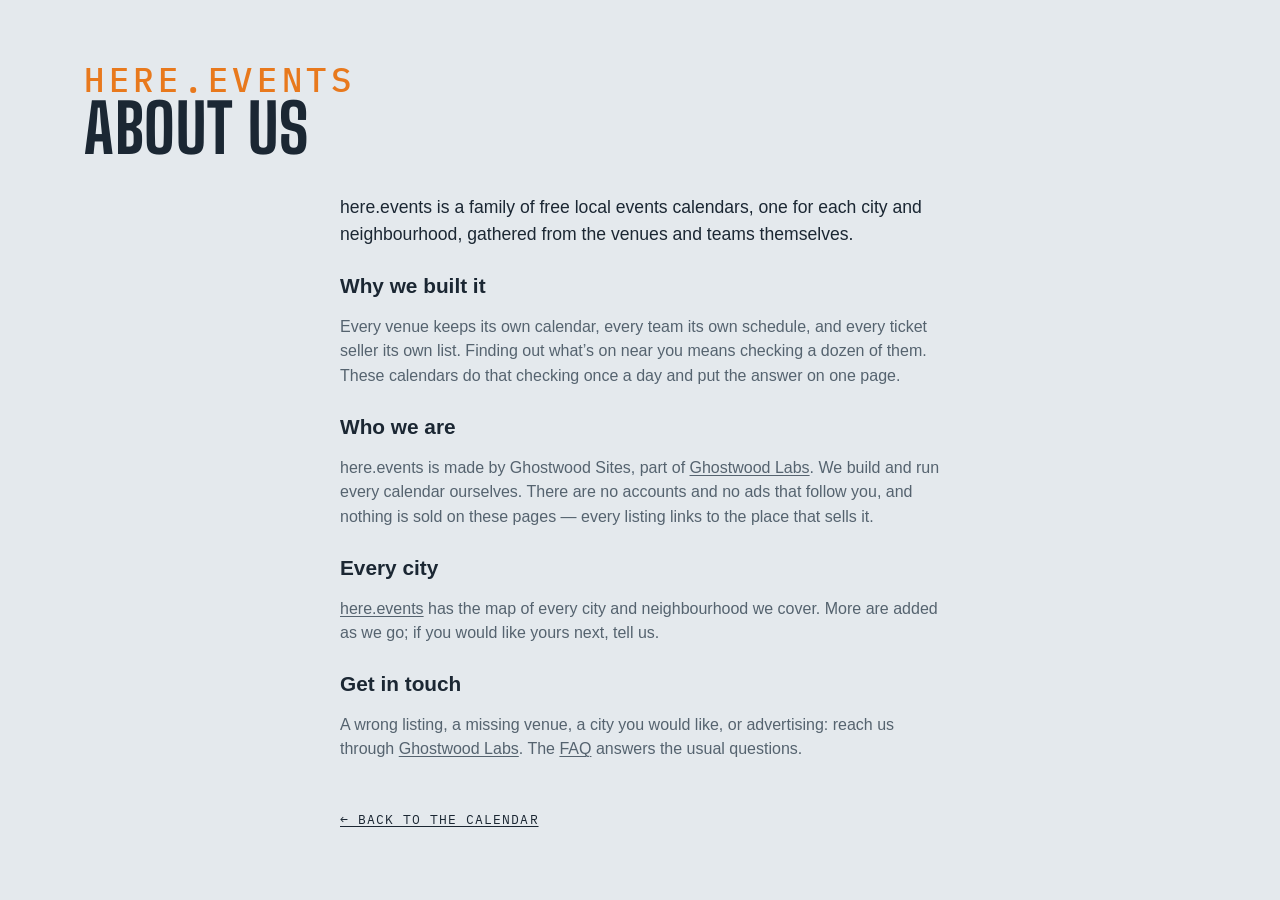
==== site/about.html @ 1b100de8 "Sources and About Us as their own pages, FAQ the same on every site, More Cities centred Co-Authored" ====
<!DOCTYPE html>
<html lang="en">
<head>
<meta charset="utf-8">
<meta name="viewport" content="width=device-width, initial-scale=1, viewport-fit=cover">
<meta name="theme-color" media="(prefers-color-scheme: light)" content="#edf1f4">
<meta name="theme-color" media="(prefers-color-scheme: dark)" content="#141a20">
<script>
  try {
    var t = localStorage.getItem('lqa-theme');
    var PHONE = '(max-width: 640px), (pointer: coarse) and (max-height: 500px)';
    if ((t === 'light' || t === 'dark') && !matchMedia(PHONE).matches) document.documentElement.dataset.theme = t;
  } catch (e) { /* no storage — system it is */ }
</script>
<title>About Us — here.events</title>
<meta name="description" content="About here.events: free local events calendars for each city and neighbourhood, gathered from the venues and teams themselves.">
<link rel="icon" href="favicon.svg" type="image/svg+xml">
<link rel="preconnect" href="https://fonts.googleapis.com">
<link rel="preconnect" href="https://fonts.gstatic.com" crossorigin>
<link href="https://fonts.googleapis.com/css2?family=Big+Shoulders:opsz,wght@10..72,500;10..72,700&family=IBM+Plex+Mono:wght@400;500&display=swap" rel="stylesheet">
<link rel="stylesheet" href="styles.css?v=__V__">
<script src="city.js?v=__V__"></script>
</head>
<body>

<!-- the Ghostwood Labs mark, drawn once; the masthead and the footer <use> it -->
<svg width="0" height="0" style="position:absolute" aria-hidden="true">
  <symbol id="gw-mark" viewBox="0 0 576 576">
    <g fill="none" stroke="currentColor" stroke-width="24" stroke-linecap="round" stroke-linejoin="round">
      <path d="M300.19 51.03A26 26 0 0 1 275.81 51.03L235.63 29.71A26 26 0 0 0 210.57 30.08L103.63 91.02A26 26 0 0 0 90.5 113.61L90.5 161.4A26 26 0 0 1 77.38 183.98L39.62 205.52A26 26 0 0 0 26.5 228.1L26.5 347.9A26 26 0 0 0 39.62 370.48L77.38 392.02A26 26 0 0 1 90.5 414.6L90.5 462.39A26 26 0 0 0 103.63 484.98L210.57 545.92A26 26 0 0 0 235.63 546.29L275.81 524.97A26 26 0 0 1 300.19 524.97L340.37 546.29A26 26 0 0 0 365.43 545.92L472.37 484.98A26 26 0 0 0 485.5 462.39L485.5 414.6A26 26 0 0 1 498.62 392.02L536.38 370.48A26 26 0 0 0 549.5 347.9L549.5 228.1A26 26 0 0 0 536.38 205.52L498.62 183.98A26 26 0 0 1 485.5 161.4L485.5 113.61A26 26 0 0 0 472.37 91.02L365.43 30.08A26 26 0 0 0 340.37 29.71L300.19 51.03Z"/>
      <path d="M288 57.5L288 177.5"/>
      <path d="M288 518.5L288 403.5"/>
      <path d="M90.5 176.5L144.63 204.58A26 26 0 0 0 169.19 204.26L209.58 181.92A26 26 0 0 0 223 159.17L223 101.5L158.5 137.5"/>
      <path d="M485.5 176.5L431.37 204.58A26 26 0 0 1 406.81 204.26L366.42 181.92A26 26 0 0 1 353 159.17L353 101.5L417.5 137.5"/>
      <path d="M157 211L157 287.5"/>
      <path d="M419 211L419 287.5"/>
      <path d="M90.5 399.5L144.63 371.42A26 26 0 0 1 169.19 371.74L209.58 394.08A26 26 0 0 1 223 416.83L223 474.5L158.5 438.5"/>
      <path d="M485.5 399.5L431.37 371.42A26 26 0 0 0 406.81 371.74L366.42 394.08A26 26 0 0 0 353 416.83L353 474.5L417.5 438.5"/>
      <path d="M26.5 288L92 325.5L92 250.5"/>
      <path d="M549.5 288L484 325.5L484 250.5"/>
    </g>
  </symbol>
</svg>

<!-- About us (Steve, 2026-10-29: "Create an about us section just to the left of FAQ, make it work
     the same"): one shared page for every city, word for word, like the FAQ. Styled by .ad-page. -->
<header class="masthead">
  <div class="masthead-text">
    <p class="eyebrow">here.events</p>
    <h1>About Us</h1>
  </div>
</header>
<main class="ad-page about-page">
  <p class="ad-lead">here.events is a family of free local events calendars, one for each city and neighbourhood, gathered from the venues and teams themselves.</p>

  <h2>Why we built it</h2>
  <p>Every venue keeps its own calendar, every team its own schedule, and every ticket seller its own list. Finding out what’s on near you means checking a dozen of them. These calendars do that checking once a day and put the answer on one page.</p>

  <h2>Who we are</h2>
  <p>here.events is made by Ghostwood Sites, part of <a href="https://ghostwoodlabs.com/" rel="noopener">Ghostwood Labs</a>. We build and run every calendar ourselves. There are no accounts and no ads that follow you, and nothing is sold on these pages — every listing links to the place that sells it.</p>

  <h2>Every city</h2>
  <p><a href="https://here.events/">here.events</a> has the map of every city and neighbourhood we cover. More are added as we go; if you would like yours next, tell us.</p>

  <h2>Get in touch</h2>
  <p>A wrong listing, a missing venue, a city you would like, or advertising: reach us through <a href="https://ghostwoodlabs.com/" rel="noopener">Ghostwood Labs</a>. The <a href="faq.html">FAQ</a> answers the usual questions.</p>

  <a class="ad-back" href="./">← Back to the calendar</a>
</main>
</body>
</html>
---- site/styles.css ----
/* Lower Queen Anne Events — overcast-sky palette, marquee display type. */

:root {
  --sky: #e4e9ed;        /* overcast paper (a step down from #edf1f4, Steve 2026-10-12: "a little less glaring") */
  --mist: #f7f9fb;       /* card surface (was pure white) */
  --ink: #1b2733;        /* Puget ink */
  --ink-soft: #55636f;
  --ink-bright: #1b2733; /* the logo: pure white in the dark palette, ink here */
  --line: #c3ccd4;
  --gold: #e8791d;       /* Space Needle "Galaxy Gold" */
  --gold-soft: #fbe9d8;
  /* Color coding is muted (a step back from the pure primaries) and each
     group keeps to its own family so a dot or stripe reads as what it is:
     venues are cool (blue → violet → teal), event types are warm (yellow →
     orange → red → pink). */
  /* venue hues (chips, grid ticks, agenda tags): a sweep from teal through
     blue and violet to magenta, neighbors alternating light and dark */
  /* all three families sit a step back from the pure primaries: the same
     hues, less glare, so the stripes and ticks read after the titles */
  --v-aotw: #2f7fd6;      /* Angel of the Winds Arena: the arena blue */
  --v-funko: #2a9aa8;     /* Funko Field: aqua, the AquaSox's own */
  --v-apex: #7a3fc4;      /* APEX Everett / Kings Hall: violet */
  --v-port: #2f8f7c;      /* Port of Everett: sea green */
  --v-village: #c0392b;   /* Village Theatre: stage-curtain red */
  --v-evcc: #b3202c;      /* Everett CC Trojans: the college's red */
  --v-elsid: #b8860b; --v-dime: #c47a2b; --v-else: #6b7f93; /* the downtown bars: El Sid gold, Lucky Dime amber */
  --v-schack: #c48a2a; --v-epls: #3a6fc4; --v-city: #2f8f5a; --v-scuttle: #b8862a; --v-het: #c4507a; /* the 2026-10-11 round: the Schack ochre, library blue, city green, the brewery's amber, the theatre's rose */
  --v-tulalip: #b07a2a; --v-eca: #7a4fc4; --v-snoisle: #3a8fb0; --v-marysville: #c4603a; --v-mukilteo: #2f8f8f; --v-snohomish: #8f7a3a; --v-hds: #b05a8a; --v-millcreek: #5a8f3a; /* Around Town */
  --venue-text: 72%;     /* how much of the venue hue the card's venue label keeps (light mode) */
  --tint: 26%;           /* the venue wash behind a series card (light mode; 13% in the dark palette) */
  --row-a: #f3f6f8; --row-b: #d6dde3; /* the list's rows alternate light and dark grey; only a series keeps its venue's hue (Steve, 2026-10-20) */
  /* event-type hues (calendar ticks, agenda right edge): concerts salmon and
     arts crimson keep clear of the brand orange; movies slate = "quiet" */
  --t-concert: #d9664f;
  --t-sports: #d4b106;
  --t-arts: #b8303f;
  --t-movie: #7a8a99;
  --t-community: #d63f9c;
  --t-expo: #2a9d8f;      /* conventions & expos: turquoise, the one hue the types didn't use */
  --t-bar: #c28a12;       /* bar nights: amber, an ale between the sports yellow and concert salmon */
  --alert: #e02b26;       /* cancelled / postponed notes: plain bright red */
  --barh-base: 3.4rem;   /* the pinned filter bar's height (chips 2.25rem + padding) */
  --titleh: 1.7rem;      /* the bar's title line (1.2rem + .5rem gap), added while scrolled */
  --barh: var(--barh-base); /* what the sticky things below the bar offset by */
  --rule: color-mix(in srgb, var(--line), var(--ink-soft)); /* list dividers: a step brighter than --line */
  /* the scorebug (the live game block, .tf-bug): a light panel in this theme, the broadcast's charcoal in the dark one (Steve, 2026-10-12: the charcoal panel on the light card looked bad) */
  --bug-bg: #f9fafb; --bug-frame: #c9d2da; --bug-ink: #1b2733; --bug-soft: #55636f; --bug-dim: #7c8894; --bug-rowline: #d5dce3; --bug-off: #b3bcc5; --bug-muted: #6b7784; --bug-score-bg: #ffffff; --bug-shadow: rgba(15, 25, 35, .10); --bug-redzone: #c8261f;
  --bug-bw: 1px; --frame: var(--line); --frame-w: 1px; /* the game block's frame and the bug's rules: hairlines in the card's line colour here, the 2px broadcast frame in the dark theme (Steve, 2026-10-12: "soften … the borders in general") */
  --cell-mix: 22%; --cell-ink: var(--ink); --cell-bar: 4px; --cell-shadow: none; /* the bug's team cells: a wash of the club colour with a bar of it at the left and ink type, instead of the solid cell ("soften the colors here") */
  --tick-mix: var(--ink); --tick-pct: 65%; /* the refresh countdown ring: the club's colour mixed toward ink here, toward white on the dark ground (the mix itself is written in the .tf-refresh rule: a token holding var(--team-2) would resolve here on :root, where no club colour exists, and come out empty) */
  --dot: color-mix(in srgb, var(--ink-soft) 40%, transparent); /* the dotted underline under the watch strip's links */
  --display: "Big Shoulders", "Arial Narrow", sans-serif;
  --body: -apple-system, BlinkMacSystemFont, "Segoe UI", "Helvetica Neue", sans-serif;
  --mono: "IBM Plex Mono", ui-monospace, Menlo, monospace;
}
/* Dark palette. Applies when the system prefers dark and the visitor hasn't
   picked Light, or whenever they've picked Dark (the toggle sets
   data-theme on <html>; "system" leaves it unset). The two blocks must
   stay identical — CSS has no way to give one ruleset two unrelated
   conditions. */
@media (prefers-color-scheme: dark) {
  :root:not([data-theme="light"]) {
    color-scheme: dark;
    --sky: #141a20; --mist: #1d252e; --ink: #e8edf1; --ink-soft: #9aa7b2; --ink-bright: #ffffff;
    --line: #333f4a; --gold: #f08a33; --gold-soft: #3a2a1a;
    --v-aotw: #6aa9f0; --v-funko: #5fcbd6; --v-apex: #b58cf2; --v-port: #5fb3a1; --v-village: #f0827a;
    --v-evcc: #f08a8a; --v-elsid: #e8c45a; --v-dime: #e8a35a; --v-else: #9fb0c0;
    --v-schack: #e8b36a; --v-epls: #8fb9f0; --v-city: #7fcfa0; --v-scuttle: #e8a35a; --v-het: #f0a0b8;
    --v-tulalip: #d9a05b; --v-eca: #c8a0f0; --v-snoisle: #9fd0e8; --v-marysville: #f0b0a0; --v-mukilteo: #a0d8d0; --v-snohomish: #d8c8a0; --v-hds: #e8c0d8; --v-millcreek: #b0d8a0;
    --venue-text: 100%; --tint: 13%;
    --row-a: #1e252c; --row-b: #2c343c;
    --t-concert: #f0806a; --t-sports: #f2d21b; --t-arts: #d63a4f;
    --t-movie: #8b9db0; --t-community: #e660a8; --t-expo: #4fd1c5; --t-bar: #e3ad3c; --alert: #ff4b3e;
    --bug-bg: #2b2d30; --bug-frame: #c9cdd2; --bug-ink: #f4f4f4; --bug-soft: #d5d8dc; --bug-dim: #b9bec4; --bug-rowline: #5c6167; --bug-off: #6a6d72; --bug-muted: #4a4f56; --bug-score-bg: #fafafa; --bug-shadow: rgba(0, 0, 0, .35); --bug-redzone: #ff7b7b;
  --bug-bw: 2px; --frame: var(--ink-soft); --frame-w: 2px; --cell-mix: 100%; --cell-ink: #fff; --cell-bar: 0px; --cell-shadow: 0 1px 2px rgba(0, 0, 0, .5);
    --bug-bw: 2px; --frame: var(--ink-soft); --frame-w: 2px; --cell-mix: 100%; --cell-ink: #fff; --cell-bar: 0px; --cell-shadow: 0 1px 2px rgba(0, 0, 0, .5);
    --tick-mix: white; --tick-pct: 45%;
    --dot: color-mix(in srgb, var(--ink-soft) 60%, transparent);
  }
}
:root[data-theme="dark"] {
  color-scheme: dark;
  --sky: #141a20; --mist: #1d252e; --ink: #e8edf1; --ink-soft: #9aa7b2; --ink-bright: #ffffff;
  --line: #333f4a; --gold: #f08a33; --gold-soft: #3a2a1a;
  --v-aotw: #6aa9f0; --v-funko: #5fcbd6; --v-apex: #b58cf2; --v-port: #5fb3a1; --v-village: #f0827a;
  --v-evcc: #f08a8a; --v-elsid: #e8c45a; --v-dime: #e8a35a; --v-else: #9fb0c0;
  --v-schack: #e8b36a; --v-epls: #8fb9f0; --v-city: #7fcfa0; --v-scuttle: #e8a35a; --v-het: #f0a0b8;
  --v-tulalip: #d9a05b; --v-eca: #c8a0f0; --v-snoisle: #9fd0e8; --v-marysville: #f0b0a0; --v-mukilteo: #a0d8d0; --v-snohomish: #d8c8a0; --v-hds: #e8c0d8; --v-millcreek: #b0d8a0;
  --venue-text: 100%; --tint: 13%;
  --row-a: #1e252c; --row-b: #2c343c;
  --t-concert: #f0806a; --t-sports: #f2d21b; --t-arts: #d63a4f;
  --t-movie: #8b9db0; --t-community: #e660a8; --t-expo: #4fd1c5; --t-bar: #e3ad3c; --alert: #ff4b3e;
  --bug-bg: #2b2d30; --bug-frame: #c9cdd2; --bug-ink: #f4f4f4; --bug-soft: #d5d8dc; --bug-dim: #b9bec4; --bug-rowline: #5c6167; --bug-off: #6a6d72; --bug-muted: #4a4f56; --bug-score-bg: #fafafa; --bug-shadow: rgba(0, 0, 0, .35); --bug-redzone: #ff7b7b;
  --tick-mix: white; --tick-pct: 45%;
  --dot: color-mix(in srgb, var(--ink-soft) 60%, transparent);
}
:root[data-theme="light"] { color-scheme: light; }

* { box-sizing: border-box; }
html { scroll-behavior: smooth; overflow-x: clip; } /* clip: the footer bleeds to the viewport edges */
@media (prefers-reduced-motion: reduce) { html { scroll-behavior: auto; } }
/* the page is 62rem wide, and steps wider on big screens so event names
   get a single line: the calendar column is fixed, so all of the extra
   width goes to the cards (the footer line follows) */
:root { --pagew: 62rem; }
@media (min-width: 1180px) { :root { --pagew: 72rem; } }
@media (min-width: 1360px) { :root { --pagew: 80rem; } }
body {
  /* no bottom padding: the sticky footer is the page's last thing, and any
     padding here would show as a blank band under it once the list is short.
     A column flex at least a viewport tall, so a short page (the Teams view
     with one team) still puts the footer at the bottom edge */
  display: flex; flex-direction: column; min-height: 100vh; min-height: 100dvh;
  margin: 0 auto; padding: 0 1.25rem; max-width: var(--pagew);
  background: var(--sky); color: var(--ink);
  font: 16px/1.55 var(--body);
}
/* flex items refuse to shrink below their content's minimum width, so one
   unwrappable line (a TV listing, the compact bar's title) would push a whole
   section past a phone's edge; let them shrink like blocks */
body > * { min-width: 0; }
a { color: inherit; text-underline-offset: 2px; }
:focus-visible { outline: 2px solid var(--ink-soft); outline-offset: 2px; }

/* ---- masthead ---- */
.masthead {
  display: flex; flex-wrap: wrap; gap: 1.5rem; align-items: flex-end;
  justify-content: space-between; padding: 2.5rem 0 1rem;
}
.eyebrow {
  font-family: var(--mono); font-size: .8rem; letter-spacing: .12em;
  text-transform: uppercase; color: var(--gold); margin: 0 0 .3rem;
}
h1 {
  font-family: var(--display); font-weight: 700; font-size: clamp(2.6rem, 7vw, 4.2rem);
  line-height: .92; text-transform: uppercase; letter-spacing: .01em; margin: 0;
}
.masthead-text { min-width: 0; max-width: 100%; } /* a flex item would grow to its widest line and push past a phone's edge */
/* "More Cities" (See All until 2026-10-13, Other Places until 2026-10-18): the pill before the theme pill, to the same map (Steve, 2026-10-12); in the pinned bar the chip's text folds away and the map glyph stays */
/* Add To My Calendar: the first of the masthead's tools (Steve, 2026-10-26, "should move here" — beside More Cities; in the bar from 2026-09-16 until then), sized like the More Cities pill beside it */
.masthead-tools #subscribeBtn { order: 3; display: inline-flex; align-items: center; gap: .45rem; min-height: calc(1.7rem + 8px); padding: 0 .95em; }
.masthead-tools #subscribeBtn svg { width: 1rem; height: 1rem; flex: none; }
.masthead-tools #subscribeBtn:hover { border-color: var(--ink-soft); }
.bar-title .masthead-tools #subscribeBtn { min-height: 1.7rem; padding: 0 .5em; } /* icon-only in the title line, like the pill (the label rule is .bar-title .masthead-tools .chip span) */
.masthead-tools .see-all { order: 4; display: inline-flex; align-items: center; gap: .45rem; min-height: calc(1.7rem + 8px); padding: 0 .95em; text-decoration: none; }
.masthead-tools .see-all svg { width: 1rem; height: 1rem; fill: none; stroke: currentColor; stroke-width: 1.6; stroke-linejoin: round; stroke-linecap: round; }
.masthead-tools .see-all:hover { border-color: var(--ink-soft); }
.bar-title .masthead-tools .see-all { min-height: 1.7rem; padding: 0 .5em; }
/* the mark and the name as one thing: the mark stretches to the text's
   height (eyebrow + title) and keeps square, in the footer mark's white */
.masthead { --mast-title: clamp(2.6rem, 7vw, 4.2rem); } /* the title's size; the eyebrow and the mark are cut from it */
.masthead h1 { font-size: var(--mast-title); }
/* the picture (Steve, 2026-09-21: line art, the Needle's crown the focus):
   the top of the Space Needle from the Highsmith aerial, traced to single
   smooth lines at build (a gradient-magnitude pass over the photo, see the
   memory note), a 4.5:1 window from the spire tip to the Queen Anne treeline
   with the Needle centred and the Cascades ridge behind
   (design/lqa-masthead-lines-gen.py). The
   drawing is a luminance mask (masthead-lines.png, white = line) over a box
   of ink, so the lines are the palette's own ink in either theme. A band
   behind the masthead, the Needle toward the right, dissolving into the page
   on every side — no hard edge where the art stops (Steve, 2026-09-21) */
.masthead { min-height: 11rem; overflow: hidden; isolation: isolate; } /* a slim band (Steve, 2026-09-20: minimal) */
.masthead-photo { /* the drawing fills the gap between the name and the theme pill (Steve, 2026-10-05: "in all the modes try to make it fill this space"): a flex item between them, as tall as the band (the negative margins reach over the band's padding) */
  order: 1; flex: 1 1 0; align-self: stretch; min-width: 0; z-index: -1;
  margin: -2.5rem 0 -1rem; pointer-events: none;
  background: #fff; opacity: .9; /* white lines on the dark palette, black on the light one (Steve: "white and black with antialiasing") */
  -webkit-mask-image: url(masthead-lines.png), linear-gradient(to right, transparent 0%, #000 10%, #000 92%, transparent 100%), linear-gradient(to bottom, #000 0%, #000 58%, transparent 100%);
  mask-image: url(masthead-lines.png), linear-gradient(to right, transparent 0%, #000 10%, #000 92%, transparent 100%), linear-gradient(to bottom, #000 0%, #000 58%, transparent 100%);
  -webkit-mask-size: auto 100%, 100% 100%, 100% 100%; mask-size: auto 100%, 100% 100%, 100% 100%; /* the drawing at the band's height, however wide the gap: the Needle stays whole, the ridge beside it shows as far as the gap allows */
  -webkit-mask-position: 50% 0%, 0 0, 0 0; mask-position: 50% 0%, 0 0, 0 0; /* the Needle is at the drawing's centre, so its spire is the centre of the gap at every width (Steve, 2026-10-05: "make the center the top of the needle") */
  -webkit-mask-repeat: no-repeat; mask-repeat: no-repeat;
  mask-mode: luminance, alpha, alpha;
  -webkit-mask-composite: source-in; mask-composite: intersect;
}
.masthead-tools { order: 2; }
:root[data-theme="light"] .masthead-photo { background: #000; opacity: .7; }
@media (prefers-color-scheme: light) { :root:not([data-theme="dark"]) .masthead-photo { background: #000; opacity: .7; } }
.masthead-text { position: relative; }
.masthead .eyebrow { font-size: calc(var(--mast-title) * .5); font-weight: 500; letter-spacing: .14em; margin-bottom: .1rem; line-height: 1; } /* "Seattle": half the title's size (Steve, 2026-09-16: twice the quarter it was), a shade bolder */
/* the masthead's tools (Steve, 2026-09-14): Add To My Calendar (back here
   2026-10-26), the More Cities pill and the theme pill at the masthead's
   right end — the bar below keeps its room for the switch, filters, search,
   the clubs and the season calendar chip */
.masthead { position: relative; }
.masthead-tools { display: flex; align-items: center; gap: .6rem; flex: none; margin-left: auto; }
.sub { color: var(--ink-soft); max-width: 34rem; margin: .8rem 0 0; }

.updated { /* the "Updated …" stamp: an eyebrow line under the title, spaced like the one above it */
  margin: .3rem 0 0; min-height: 1em;
}
/* Solid-ink pill with the page background as its text — a dark pill in
   light mode, a light one in dark — softened on hover (the event sheet's
   Tickets button). */
.btn-cal {
  display: inline-flex; align-items: center; gap: .55em; margin: auto 0;
  font: 600 1rem/1 var(--body); color: var(--sky); background: var(--ink);
  border: 0; border-radius: 999px; padding: .85em 1.4em .85em 1.15em; cursor: pointer;
  transition: background .15s, color .15s;
}
.btn-cal svg { width: 1.15em; height: 1.15em; flex: none; }
.btn-cal:hover { background: var(--ink-soft); color: var(--sky); }
/* the subscribe pop: app.js placeSubscribePop fixes it under the masthead's
   Add To My Calendar button (right edges aligned); these are the fallback
   position and the look */
.pop {
  position: absolute; right: 0; top: calc(100% + 1.1rem); z-index: 10;
  width: min(18rem, 100%); background: var(--mist); border: 1px solid var(--line);
  border-radius: 8px; padding: 1rem 1.1rem; box-shadow: 0 8px 28px rgba(15, 25, 35, .18);
  font-size: .92rem;
}
.pop p { margin: 0 0 .6rem; }
.pop > :last-child { margin-bottom: 0; }
/* everything in the pop sits on one centre line: the checkbox row, the
   three named calendar tiles, the QR / Copy Link chips, then the note */
.pop-tiles { display: grid; grid-template-columns: repeat(3, 4.6rem); justify-content: center; gap: .6rem; margin: 0 0 .7rem; }
.pop-tools { display: flex; justify-content: center; gap: .5rem; margin: 0 0 .9rem; }
.pop-tools .chip { display: inline-flex; align-items: center; gap: .4rem; text-decoration: none; padding: .45em .85em; }
.pop-tools .chip svg { width: 1rem; height: 1rem; flex: none; color: var(--gold); }
.pop-tools .chip:hover { border-color: var(--ink-soft); }
/* Copy Link: a check replaces the icon for a moment after copying */
.pop-tools .chip.is-done svg { display: none; }
.pop-tools .chip.is-done::before { content: "✓"; font-weight: 700; line-height: 1; }
.qr-panel { text-align: center; margin-bottom: .6rem; }
#qrImg {
  display: inline-block; width: 170px; height: 170px;
  background: #fff; padding: 6px; border-radius: 8px;
}
#qrImg svg { display: block; width: 100%; height: 100%; }
/* a tile: the service's icon over its name */
.tile {
  display: grid; justify-items: center; gap: .4rem;
  padding: .6rem .3rem .5rem; border: 1px solid var(--line); border-radius: 10px;
  background: var(--sky); text-decoration: none; color: var(--ink-soft);
}
.tile-logo { width: 2.4rem; height: 2.4rem; border-radius: 8px; object-fit: contain; }
.tile span { font-family: var(--mono); font-size: .62rem; text-transform: uppercase; letter-spacing: .08em; line-height: 1; }
.tile:hover { border-color: var(--ink-soft); color: var(--ink); }
/* ---- filter bar: one row of matching chips ---- */
/* Funnel (filters), Reset, Copy link, Add To Calendar, then the theme toggle
   at the right end. position: relative makes the bar the box the subscribe
   pop hangs from. */
.filterbar {
  display: flex; flex-wrap: nowrap; gap: .6rem; align-items: center;
  margin: .75rem 0 0; position: relative;
}
.filterbar > * { flex-shrink: 0; }
.filterbar .chip {
  display: inline-flex; align-items: center; gap: .45rem; min-height: 2.25rem;
  position: relative; /* for the visually-hidden labels in .is-tight */
}
.filterbar .chip svg { width: 1rem; height: 1rem; flex: none; }
.filterbar .chip:not(:disabled):hover { border-color: var(--ink-soft); }
/* the funnel's chevron is the panel's open/closed indicator. Its outline is
   deliberately the same whether or not a filter is active — Reset lighting
   up is the "something's filtered" signal. */
/* The bar can't wrap. When its content wouldn't fit — app.js measures and
   sets .is-tight — the view switch's words go (see .view-toggle); the labeled
   Add To My Calendar chip that used to shed its label here left the bar for
   the masthead 2026-10-26. */
/* the Teams chip is a switch: solid while its view is on show */
/* the view switch: list | month | home teams, a three-stop pill like the theme's (same rules, .view-toggle) */
.view-toggle[data-active="month"] .theme-knob { left: calc(3px + var(--tt)); }
.view-toggle[data-active="teams"] .theme-knob { left: calc(3px + 2 * var(--tt)); }
.view-toggle button[aria-checked="true"] { color: var(--sky); }
/* while the Teams view is up the agenda's own controls step aside — the
   filters, search, the Today floater, Add To Calendar and the phone's calendar chip */
html.teams-open .search-wrap,
html.teams-open .cal-toggle { display: none; } /* Add To Calendar stays: in Teams mode it offers the club's season feed */
html.teams-open #calToday { display: none; }
.cal-side:not(.is-float) .cal { margin-bottom: 1.6rem; } /* room for the TODAY tab below the docked card */
/* the search box: a chip that takes typing, a magnifier at its right end and
   no placeholder; it gives up width first when the row gets tight */
.filterbar .search-wrap { position: relative; display: flex; flex: 1 1 10rem; min-width: 10rem; max-width: none; } /* the whole of the row's slack (Steve, 2026-10-24, "span the full width"; capped at 28rem from 2026-09-15 until then) */ /* takes whatever room the row has left, never less than a word's worth: the chips drop their labels first (is-tight) */
#searchBox {
  width: 100%; font: 500 .85rem/1 var(--body); color: var(--ink); background: var(--mist);
  border: 1px solid var(--line); border-radius: 999px; padding: .5em 2.4em .5em .95em; min-height: 2.25rem;
  -webkit-appearance: none; appearance: none;
}
#searchBox::-webkit-search-cancel-button { margin-right: .2em; }
/* hover and focus both just brighten the edge — no orange ring on a text box */
#searchBox:hover { border-color: var(--ink-soft); }
#searchBox:focus, #searchBox:focus-visible { outline: none; border-color: var(--ink); }
.search-wrap svg {
  position: absolute; right: .85rem; top: 50%; width: 1rem; height: 1rem;
  transform: translateY(-50%); color: var(--ink-soft); pointer-events: none;
}
/* Right end of the bar, left to right: the calendar chip (narrow layouts
   only), then the season calendar chip (DOM order keeps the chips together;
   flex order places them); the search box grows to fill the gap before them.
   Add To My Calendar was the bar's last chip from 2026-09-16 to 2026-10-26. */
#calToggle { order: 2; }
#viewToggle { order: -1; } /* the view switch leads the bar in either mode (Steve, 2026-09-14) */
/* light / dark: a two-stop pill at the bar's right end, the ink knob
   sliding under the stop in effect (the system's side until a click) */
.theme-toggle {
  position: relative; display: inline-flex; order: 5;
  padding: 3px; border: 1px solid var(--line); border-radius: 999px; background: var(--mist);
}
.theme-toggle { --tt: 2rem; cursor: pointer; } /* stop width — wider on phones for the tap target; the rim and the knob are click targets too (a press anywhere steps the pill) */
.theme-toggle button {
  position: relative; z-index: 1; width: var(--tt); height: 1.7rem; cursor: pointer;
  background: none; border: 0; padding: 0; color: var(--ink-soft); border-radius: 999px;
  display: grid; place-items: center;
}
.theme-toggle button svg { width: 1rem; height: 1rem; }
.theme-toggle button[aria-checked="true"] { color: var(--sky); } /* still a click target: any stop flips */
.theme-toggle button:not([aria-checked="true"]):hover { color: var(--ink); }
.theme-knob {
  position: absolute; top: 3px; left: 3px; width: var(--tt); height: calc(100% - 6px);
  border-radius: 999px; background: var(--ink); transition: left .18s; /* ink knob, page-colored icon — like a checked box */
}
.theme-toggle[data-active="dark"] .theme-knob { left: calc(3px + var(--tt)); }
.theme-toggle[data-active="system"] .theme-knob { left: calc(3px + 2 * var(--tt)); }
@media (prefers-reduced-motion: reduce) { .theme-knob { transition: none; } }
/* the view stops carry their words — List · Month · Teams — while the bar has room (Steve, 2026-10-24,
   "span the full width … display text for the icons if there is space"; Kona first, every city the same day):
   is-tight (app.js fitFilterBar / fitTeamStrip) drops them back to icons, and the ink knob is measured under
   the lit stop by app.js placeKnob (--knob-x/--knob-w), whatever its width. After the .theme-toggle rules so
   width: auto wins. */
.view-toggle button { width: auto; min-width: var(--tt); padding: 0 .7rem 0 .55rem; gap: .4rem; display: inline-flex; align-items: center; justify-content: center; }
.view-toggle .vt-label { font: 500 .8rem/1 var(--body); letter-spacing: .01em; white-space: nowrap; }
.filterbar.is-tight .view-toggle button { padding: 0; width: var(--tt); }
.filterbar.is-tight .vt-label { display: none; }
.view-toggle[data-active] .theme-knob { left: var(--knob-x, 3px); width: var(--knob-w, var(--tt)); transition: left .18s, width .18s; }
@media (prefers-reduced-motion: reduce) { .view-toggle[data-active] .theme-knob { transition: none; } }
/* the Filter button rides at the end of the view pill, past a hairline, in every mode (Steve, 2026-10-24,
   "for all sites, and modes combine these"): icon + word like the stops, the word going with is-tight; while
   the panel is open it wears the ink like a knob of its own. It is not a stop: the knob never moves to it. */
.view-toggle .vt-filter { width: auto; min-width: var(--tt); padding: 0 .7rem 0 .55rem; } /* a stop like the others — no divider (Steve, 2026-10-24: "vert lines should be consistent") */
.filterbar.is-tight .view-toggle .vt-filter { width: auto; padding: 0 .35rem 0 .4rem; }
.view-toggle .vt-filter[aria-expanded="true"], .view-toggle .vt-filter[aria-expanded="true"]:hover { background: var(--ink); color: var(--sky); border-radius: 999px; }
/* the bar stays pinned at the top while the list scrolls (--barh is its
   height — the month dividers and the calendar strip stick just below it);
   the panel floats open under it, over the content, which stays put */
.filter-area {
  position: sticky; top: 0; z-index: 30; background: var(--sky);
  padding: .55rem 0 .6rem; margin-top: .2rem;
}
.filter-area .filterbar { margin: 0; }
/* the pinned bar's title: one slim line above the chips in the masthead's
   face, shown once the masthead itself has scrolled off; --titleh is what
   it adds to the bar, and html.is-scrolled adds that to --barh */
.bar-title { /* one size for all three parts */
  display: flex; align-items: baseline; gap: .9rem; white-space: nowrap;
  font-family: var(--display); font-weight: 700; font-size: 1.1rem; line-height: 1.2rem;
  text-transform: uppercase; letter-spacing: .02em; margin: 0 0 .5rem;
}
.bar-title[hidden] { display: none; } /* an author display beats the UA [hidden] rule */
.eyebrow[hidden], .bar-eyebrow[hidden] { display: none; } /* an empty eyebrow (a city with no neighbourhood) takes no room */
.bar-name { min-width: 0; overflow: hidden; text-overflow: ellipsis; } /* the title gives way first */
.bar-eyebrow { /* "Seattle" and "Updated …" in the masthead's eyebrow face */
  flex: none; font-family: var(--mono); font-weight: 400; letter-spacing: .08em; color: var(--gold);
}
#barUpdated { display: none; } /* the stamp is the footer's alone (Steve, 2026-09-16) */
html.is-scrolled { --titleh: 2.2rem; --barh: calc(var(--barh-base) + var(--titleh)); } /* the title line carries the masthead's tools while scrolled (app.js markStuck moves them): 1.7rem chips + the .5rem gap */
/* the tools in the title line: icon-only chips a size down, the theme pill scaled to match, at the line's right end (the pop still hangs from the bar below) */
.bar-title .masthead-tools { align-self: center; margin-left: auto; gap: .4rem; }
.bar-title .masthead-tools .chip { min-height: 1.7rem; padding: .2em .5em; }
.bar-title .masthead-tools .chip span { position: absolute; width: 1px; height: 1px; overflow: hidden; clip: rect(0 0 0 0); white-space: nowrap; }
.bar-title .masthead-tools .chip svg { width: 1rem; height: 1rem; }
.bar-title .theme-toggle { zoom: .8; }
.filter-panel {
  position: absolute; left: 0; right: 0; top: calc(100% + .5rem); z-index: 20;
  background: var(--mist); border: 1px solid var(--line);
  border-radius: 10px; padding: 1rem 1.1rem;
  box-shadow: 0 12px 36px rgba(0, 0, 0, .3);
  max-height: calc(100vh - 8rem); max-height: calc(100dvh - 8rem); overflow-y: auto;
}
/* Kayak-style panel: columns of checkbox rows, Select all | Clear all links
   per group, an "only" link on hover, and an event count on the right. */
/* the groups sit in columns with a rule between them (a rule above, on
   phones, where they stack) */
.fp-cols { display: grid; grid-template-columns: repeat(auto-fit, minmax(18rem, 1fr)); gap: 1.25rem 0; } /* wide enough that no name wraps; tablets get two columns */
.fp-group { padding: 0 1.25rem; min-width: 0; } /* columns share the width evenly; a long name clips with an ellipsis rather than pushing the next column out of the panel (2026-10-18, the neighbourhood rows) */
.fp-group:first-child { padding-left: 0; }
.fp-group:last-child { padding-right: 0; }
.fp-group + .fp-group { border-left: 1px solid var(--line); }
@media (max-width: 640px) {
  .fp-group { padding: 0; }
  .fp-group + .fp-group { border-left: 0; border-top: 1px solid var(--line); padding-top: 1.1rem; }
}
/* top row: preset chips (the lit one matches the current state) with the
   Sold Out and Holidays switches pushed to the right. They are switches, not
   allow boxes like the rows below (one narrows the list, one adds days), so
   they wear a pill-and-knob face instead of the tick box */
.fp-switch { position: relative; display: flex; align-items: center; gap: .5rem; cursor: pointer; }
.fp-switch input { position: absolute; opacity: 0; width: 1px; height: 1px; }
.sw {
  flex: none; width: 2rem; height: 1.15rem; position: relative;
  border: 1.5px solid var(--ink-soft); border-radius: 1rem; background: var(--mist);
  transition: background .15s, border-color .15s;
}
.sw::after {
  content: ""; position: absolute; top: .1rem; left: .1rem; width: .75rem; height: .75rem;
  border-radius: 50%; background: var(--ink-soft); transition: transform .15s, background .15s;
}
.fp-switch input:checked + .sw { background: var(--ink); border-color: var(--ink); }
.fp-switch input:checked + .sw::after { transform: translateX(.85rem); background: var(--mist); }
.fp-switch:hover .sw { border-color: var(--ink); }
.fp-switch input:focus-visible + .sw { outline: 2px solid var(--ink-soft); outline-offset: 2px; }
.fp-top { display: flex; align-items: center; gap: 1rem; padding: 0 1.25rem; margin: 0 0 1.1rem; }
/* one row that scrolls sideways at every width, never wraps (Steve,
   2026-09-22); a right-edge fade (.is-more-right, app.js presetEdge) says
   more chips sit beyond the edge and lifts once scrolled to the end */
.fp-presets { display: flex; flex-wrap: nowrap; align-items: center; gap: .4rem; flex: 1; min-width: 0; overflow-x: auto; scrollbar-width: none; padding: 2px 0; scroll-padding: 0 1rem; }
.fp-presets::-webkit-scrollbar { display: none; }
.fp-presets.is-more-right { -webkit-mask-image: linear-gradient(to right, #000 calc(100% - 2.6rem), transparent); mask-image: linear-gradient(to right, #000 calc(100% - 2.6rem), transparent); }
.fp-preset { flex: none; }
.fp-soldout { margin-left: auto; white-space: nowrap; flex: none; }
.fp-holidays { white-space: nowrap; flex: none; }
.fp-preset { font-size: .8rem; padding: .4em .85em; min-height: 2rem; }
.fp-preset:hover { border-color: var(--ink-soft); }
.fp-preset.is-on { background: var(--ink); color: var(--sky); border-color: var(--ink); }
.fp-group h3 {
  white-space: nowrap; /* never wraps (Steve, 2026-09-22) */
  font-family: var(--mono); font-size: .68rem; text-transform: uppercase;
  letter-spacing: .1em; color: var(--ink); margin: 0 0 .35rem; font-weight: 700; /* bold, ink (Steve, 2026-09-22) */
  display: flex; align-items: baseline; gap: .6rem;
}
/* All · None at the heading's right end: plain words in the heading's own face, not chips */
.fp-allnone { margin-left: auto; display: inline-flex; align-items: baseline; gap: .35rem; font-weight: 500; color: var(--ink-soft); } /* the links stay quiet next to the bold title */
.fp-allnone i { font-style: normal; opacity: .6; }
.fp-set { font: inherit; letter-spacing: inherit; text-transform: inherit; color: var(--ink-soft); background: none; border: 0; padding: 0; cursor: pointer; text-decoration: underline; text-decoration-color: color-mix(in srgb, var(--ink-soft) 50%, transparent); text-underline-offset: 2px; }
.fp-set:hover { color: var(--ink); text-decoration-color: currentColor; }
.fp-list { display: flex; flex-direction: column; }
.fp-list + h3 { margin-top: 1rem; } /* a second group stacked in the same column */
.fp-list[hidden] + h3 { margin-top: 0; } /* a group folded away leaves the next heading level with the other columns' */
.fp-row { display: flex; align-items: center; gap: .5rem; padding: .3rem .35rem; border-radius: 6px; }
.fp-row:hover { background: var(--sky); }
.fp-check { position: relative; display: flex; align-items: center; gap: .6rem; cursor: pointer; min-width: 0; }
/* the Show | Hide pair at the row's end (Steve, 2026-09-22, third pass):
   two small words joined into one pill. Neither lit = no preference; the
   lit one is ink. Hide lit strikes the row's name */
.fp-seg { flex: none; display: inline-flex; margin-left: auto; border: 1.5px solid var(--line); border-radius: 999px; background: var(--mist); overflow: hidden; }
.fp-seg-b {
  font: inherit; font-size: .68rem; line-height: 1; letter-spacing: .02em; color: var(--ink-soft);
  background: none; border: 0; padding: .28rem .55rem; margin: 0; cursor: pointer;
}
.fp-seg-b + .fp-seg-b { border-left: 1.5px solid var(--line); }
.fp-seg-b:hover { color: var(--ink); background: color-mix(in srgb, var(--ink) 8%, transparent); }
.fp-seg-b[aria-pressed="true"] { color: var(--mist); background: var(--ink); }
.fp-seg-b:focus-visible { outline: 2px solid var(--ink-soft); outline-offset: 2px; }
.fp-check:hover .fp-name { color: var(--ink); }
.fp-name { font-size: .88rem; display: flex; align-items: center; gap: .45rem; white-space: nowrap; min-width: 0; }
.fp-name > * { overflow: hidden; text-overflow: ellipsis; } /* never wraps; a too-narrow column clips with an ellipsis */
.fp-name a { text-decoration-color: var(--line); }
.fp-name a:hover { text-decoration-color: var(--ink-soft); }
.fp-row:has(.fp-seg[data-mode="ex"]) .fp-name { opacity: .55; } /* a hidden row reads dimmed — the colour change alone, no strike-through (Steve, 2026-10-05) */
/* a city-wide site folds its column by neighbourhood (seattle-events, 2026-10-18): the neighbourhood's row carries a chevron that
   opens the rooms under it, indented behind a hairline; its Show | Hide pair works every room at once */
.fp-hood .fp-name { font-weight: 600; }
.fp-fold { flex: none; width: 1.15rem; height: 1.15rem; display: inline-flex; align-items: center; justify-content: center; border: 0; border-radius: 4px; background: none; padding: 0; margin: 0 -.1rem 0 -.2rem; color: var(--ink-soft); cursor: pointer; }
.fp-fold:hover { color: var(--ink); background: color-mix(in srgb, var(--ink) 8%, transparent); }
.fp-fold svg { width: .72rem; height: .72rem; transition: transform .15s; }
.fp-fold[aria-expanded="true"] svg { transform: rotate(90deg); }
.fp-sub { display: flex; flex-direction: column; margin: 0 0 .25rem 1rem; padding-left: .3rem; border-left: 1px solid var(--line); }
.fp-sub[hidden] { display: none; }
.fp-tail .fp-name { color: var(--ink-soft); font-style: italic; } /* the "More rooms" row at a group's foot: the rooms the usual view hides, folded (2026-10-18) */
.fp-tail:has(.fp-seg[data-mode="ex"]) .fp-name { opacity: 1; } /* it is usually all-Hide; dimming it too would make it vanish */
/* three groups — the two venue lists (Lower Queen Anne the wider), Teams
   (Steve, 2026-09-20; Capacity rows dropped 2026-09-22) */
@media (min-width: 641px) and (max-width: 899px) { .fp-tree .fp-cols { grid-template-columns: 1.1fr 1fr; } .fp-tree .fp-group:nth-child(3) { grid-column: 1; border-left: 0; padding-left: 0; padding-right: 1.25rem; border-top: 1px solid var(--line); padding-top: 1rem; margin-top: -.25rem; } } /* tablets: two columns, Teams under Lower Queen Anne (three squeezed the headings into wraps) */
@media (min-width: 900px) { .fp-tree .fp-cols { grid-template-columns: 1.15fr 1fr 1fr; } .fp-tree { right: auto; width: min(100%, 58rem); } } /* three columns of about twelve rows each (Festivals under Home Teams, 2026-10-05); the panel no wider than they need — it used to run the toolbar's width and stretch the rows across it (Steve: "feel free to shrink the width of the filter pop up") */
.fp-note { font-family: var(--mono); font-size: .66rem; color: var(--ink-soft); letter-spacing: .04em; margin-left: .35rem; } /* a band's seat range after its name */
.chip {
  font: 500 .85rem/1 var(--body); cursor: pointer; border-radius: 999px;
  padding: .5em .95em; background: var(--mist); color: var(--ink);
  border: 1px solid var(--line);
}

/* ---- agenda layout: list + docked mini calendar ---- */
.agenda { margin-top: 1.6rem; }
/* the view note: one plain line above the list while the view is not the
   usual one, the way back at its right (app.js renderViewNote) */
.view-note { display: flex; align-items: center; gap: .8rem; flex-wrap: wrap; margin: 0 0 1.1rem; padding: .55rem .9rem; border: 1px solid var(--line); border-radius: 10px; background: var(--mist); font-size: .88rem; }
.fp-group h3[hidden], .fp-list[hidden] { display: none; } /* a group with no rows in this city folds away with its heading (the flex displays above would otherwise beat [hidden]; Steve, 2026-10-11) */
.view-note[hidden] { display: none; }
.view-note .chip { margin-left: auto; font-size: .78rem; padding: .3em .75em; min-height: 1.9rem; }
/* the toast: a word above the footer after hiding something from the sheet, with Undo */
.toast { position: fixed; left: 50%; bottom: calc(3.6rem + env(safe-area-inset-bottom)); transform: translateX(-50%); z-index: 40; display: flex; align-items: center; gap: 1rem; padding: .6rem .6rem .6rem 1rem; border-radius: 999px; background: var(--ink); color: var(--sky); font-size: .88rem; box-shadow: 0 12px 36px rgba(0, 0, 0, .35); max-width: calc(100vw - 2rem); }
.toast[hidden] { display: none; }
.toast button { font: 700 .82rem/1 var(--body); color: var(--gold); background: none; border: 1px solid color-mix(in srgb, var(--sky) 35%, transparent); border-radius: 999px; padding: .45em .9em; cursor: pointer; }
.toast button:hover { border-color: var(--sky); }
.agenda, .teams { margin-bottom: 1.5rem; } /* the gap above the footer (its own top margin is auto) */
.agenda-layout {
  display: grid; grid-template-columns: minmax(0, 1fr) 18rem;
  gap: 0 2.5rem; align-items: start;
}
.agenda-layout > ol { grid-column: 1; }
.cal-side { position: sticky; top: calc(var(--barh) + .5rem); grid-column: 2; grid-row: 1; } /* same offset under the bar as the pops */
/* the Add To Calendar pop hangs over the docked calendar (same width, same right edge)
   and is shorter, so the calendar steps out while the pop is open */
.cal-side:not(.is-float) .cal { transition: opacity .15s; }
html.pop-open .cal-side:not(.is-float) .cal { opacity: 0; pointer-events: none; }
/* Below the page's full width (62rem + padding) the calendar never docks —
   beside the list it would squeeze the cards to a sliver — so from here
   down it floats over the list instead. */
@media (max-width: 1023px) {
  .agenda-layout { display: flex; flex-direction: column; }
  /* the grid's align-items: start carries over; the strip must span the
     column or it shrinks to its content (it has none, so its right edge —
     where the handle hangs — would be the left edge of the page) */
  .cal-side { align-self: stretch; width: 100%; }
  /* a zero-height sticky strip, first in the column, carrying the handle
     (hanging off its right end) and the floating calendar; both ride along
     as the list scrolls */
  .cal-side { order: -1; height: 0; top: calc(var(--barh) + .5rem); z-index: 15; }
  .cal-side.is-float .cal {
    position: absolute; z-index: 14; right: 0; top: 0; /* right under the pinned bar */
    width: min(22rem, 100%);
    max-height: calc(100vh - 5rem); max-height: calc(100dvh - 5rem); overflow-y: auto;
  }
  .cal-side.is-float .cal-month { box-shadow: 0 12px 36px rgba(0, 0, 0, .3); }
}

/* ---- the Month view: the month's events, as the filters leave them, on one calendar ---- */
html.month-open .agenda-layout, html.month-open .cal-toggle { display: none; } /* the list and its mini calendar step aside; the board is the month */
/* ---- the month view: one continuous grid of weeks, square days (Steve, 2026-09-15) ----
   The grid runs from this month on with no end (app.js appends months as
   the sentinel nears the window), sized to the window: seven squares across,
   the page scrolling down them under the pinned filter bar; the ‹ MONTH ›
   header and the weekday row stick under the bar and name the month at the
   top (the sticky footer stays pinned at the bottom as everywhere). A day
   carries its events' names only, as many as fit, the rest folded into
   "+N more" (fitBoardCells); a tap on the day opens the card listing them all. */
.month-board[hidden] { display: none; }
.month-board { margin: 0 auto; max-width: 100%; position: relative; } /* app.js sizeBoard sets its width: seven squares that show the whole month in the window at the top of the page, centred when that is narrower than the page */
.mb-sticky { position: sticky; top: var(--barh); z-index: 6; background: var(--sky); padding-top: 1.9rem; } /* the room is the TODAY tab's, which rises from the header (Steve: an up tab) */
.mb-head { position: relative; } /* the tab and, on a centred board, the vertical month name hang off it */
/* TODAY over the month view's header: the same tab, upside down — rising from the header's top edge */
.cal-head button.cal-today-tab { width: auto; height: auto; min-width: 0; min-height: 0; display: inline-flex; border-radius: 6px 6px 0 0; } /* not the header's arrow-button size, nor the phones' 2.75rem touch minimum */
.cal-head button.cal-today-tab svg { width: .85rem; height: .85rem; }
.cal-head button.cal-today-tab[hidden] { display: none; } /* the override above would otherwise beat [hidden] */
.mb-head .cal-today-tab { top: auto; bottom: 100%; border-top: 2px solid var(--ink-soft); border-bottom: 0; border-radius: 6px 6px 0 0; padding: .24rem .7rem .3rem; box-shadow: 0 -3px 8px rgba(0, 0, 0, .25); }
/* the board centred narrower than the page (sizeBoard's is-narrow): the months' names stand beside their blocks, so the header keeps only ‹ › */
/* …and on a centred board the header goes altogether (Steve, 2026-09-16: "useless" — the names beside the blocks say the month and open the picker; scrolling moves the months); what stays is the sticky anchor, a hair tall, and TODAY as a chip under the filter bar while another month is at the top */
.month-board.is-narrow .mb-head { display: none; }
.month-board.is-narrow .mb-sticky { padding-top: 0; height: .4rem; }
.month-board.is-narrow .mb-sticky > .cal-today-tab { top: .4rem; bottom: auto; border: 2px solid var(--ink-soft); border-radius: 6px; box-shadow: 0 3px 8px rgba(0, 0, 0, .25); } /* painted: the days scroll under it, not through the gap to the bar; the TODAY tab hangs from its foot */
.mb-sticky .mb-head { border-bottom: 2px solid var(--ink-soft); border-radius: 10px; padding-bottom: .3rem; } /* the header on its own: the weekday row went with each month */
.mb-wdays { display: grid; grid-template-columns: repeat(7, minmax(0, 1fr)); background: var(--mist); border: 2px solid var(--ink-soft); border-bottom: 0; border-radius: 10px 10px 0 0; font-family: var(--mono); font-size: .62rem; letter-spacing: .1em; text-transform: uppercase; color: var(--ink-soft); }
.mb-wdays span { padding: .1rem .35rem .3rem; text-align: center; } /* centred over the column (Steve, 2026-09-16) */
/* every month its own block (Steve, 2026-09-15): a framed grid padded to whole weeks with blank slots, a gap between months, its name standing beside it on a centred board */
.mb-month { position: relative; margin-top: .8rem; }
.mb-days { border: 2px solid var(--ink-soft); border-radius: 0 0 10px 10px; overflow: hidden; grid-auto-rows: auto; }
/* the month's name: standing beside its block on a centred board; on a full-width board the pinned ‹ MONTH › bar names the month, so no heading over the block as well (it read twice — Steve's review, 2026-09-16) */
.mb-mname { display: none; font: 700 .95rem/1 var(--display); text-transform: uppercase; letter-spacing: .12em; color: var(--ink); background: none; border: 0; padding: .15rem .1rem .35rem; margin: 0; cursor: pointer; text-align: left; border-radius: 6px; }
.mb-mname:hover { color: var(--ink-soft); }
.month-board.is-narrow .mb-mname { display: block; position: absolute; right: calc(100% + .9rem); top: 50%; translate: 0 -50%; /* centred on its block (Steve, 2026-09-15) */ writing-mode: vertical-rl; transform: rotate(180deg); transform-origin: center; font: 700 var(--mname, 3rem)/1 var(--display); text-transform: uppercase; letter-spacing: .08em; color: var(--ink); background: none; border: 0; padding: 0; margin: 0; cursor: pointer; white-space: nowrap; border-radius: 6px; }
.month-board.is-narrow .mb-mname:hover { color: var(--ink-soft); }
.month-board.is-narrow .mb-mname:focus-visible { outline: 2px solid var(--ink); outline-offset: 4px; }
.month-board.is-short .mb-days > .cal-day { aspect-ratio: auto; height: var(--cellh); } /* a full-width board that would run past the window: the days give up a little height (never under 60% of their width) so the month fits (app.js sizeBoard) */
.mb-days > .cal-day { aspect-ratio: 1; height: auto; display: flex; flex-direction: column; align-items: stretch; gap: .15rem; padding: .3rem .3rem .35rem; cursor: pointer; }
.mb-days > .cal-day:hover { background: color-mix(in srgb, var(--ink) 6%, var(--mist)); }
.mb-days > .cal-day.is-today:hover { background: color-mix(in srgb, var(--ink) 26%, var(--mist)); }
.mb-days > .cal-day.is-blank { aspect-ratio: 1; margin: 0; width: auto; cursor: default; background: color-mix(in srgb, var(--line) 35%, var(--mist)); } /* a padding slot is a cell like the rest, a shade darker */
.mb-days > .cal-day.is-blank:hover { background: color-mix(in srgb, var(--line) 35%, var(--mist)); }
.mb-days .num { font-size: clamp(.72rem, 1.3vw, 1rem); line-height: 1; margin-bottom: .1rem; }
.mb-days .hol { font-size: .58rem; line-height: 1.2; color: var(--gold); letter-spacing: .06em; text-transform: uppercase; }
.mb-days .ticks { display: none; } /* phones only (below) */
/* an event on a day: its name only (Steve, 2026-09-15 — no times), one line in its venue's colour */
/* no venue colours on the names (Steve, 2026-09-15, late): plain ink, a neutral wash on hover and in the day's card */
.mb-ev { display: block; flex: none; width: 100%; text-align: left; font-family: var(--body); font-size: .7rem; line-height: 1.25; color: var(--ink); background: none; border: 0; border-radius: 4px; padding: .12rem .2rem; cursor: pointer; overflow: hidden; text-overflow: ellipsis; white-space: nowrap; font-weight: 600; }
.mb-ev:hover { background: color-mix(in srgb, var(--ink) 10%, transparent); }
.mb-ev[hidden] { display: none; }
.mb-ev.is-off { text-decoration: line-through; opacity: .7; }
.mb-more { flex: none; align-self: flex-start; font: inherit; font-family: var(--mono); font-size: .62rem; color: var(--ink-soft); background: none; border: 0; padding: .1rem .2rem; cursor: pointer; }
.mb-more[hidden] { display: none; }
.mb-more:hover { color: var(--ink); }
.mb-days .cal-day.is-past .mb-ev { opacity: .55; }
.mb-sentinel { height: 1px; }
/* the day's card: opens over the tapped day (the day, grown) and lists everything on it */
.mb-pop { position: fixed; z-index: 31; background: var(--mist); border: 2px solid var(--ink-soft); border-radius: 10px; box-shadow: 0 14px 40px rgba(0, 0, 0, .35); padding: .6rem .7rem .7rem; max-height: min(70vh, 32rem); overflow-y: auto; transform-origin: top left; animation: mb-pop-in .16s ease-out; }
@keyframes mb-pop-in { from { opacity: 0; transform: scale(.94); } to { opacity: 1; transform: none; } }
@media (prefers-reduced-motion: reduce) { .mb-pop { animation: none; } }
@media (max-width: 640px) { .mb-pop { left: 0; right: 0; bottom: 0; top: auto; width: auto; max-height: 70vh; border-radius: 12px 12px 0 0; border-bottom: 0; padding-bottom: calc(.7rem + env(safe-area-inset-bottom, 0px)); transform-origin: bottom center; } } /* a sheet from the foot, like the event's (app.js openDayPop leaves the position to this) */
.mb-pop h3 { font-family: var(--display); font-weight: 700; font-size: 1rem; text-transform: uppercase; letter-spacing: .06em; margin: 0 0 .5rem; display: flex; align-items: baseline; gap: .6rem; }
.mb-pop h3 .mb-pop-n { font-family: var(--mono); font-weight: 400; font-size: .68rem; letter-spacing: .1em; color: var(--ink-soft); }
.mb-pop .mb-ev { font-size: .85rem; padding: .4rem .6rem; margin-bottom: .35rem; white-space: normal; background: color-mix(in srgb, var(--ink) 6%, transparent); }
.mb-pop .mb-ev:hover { background: color-mix(in srgb, var(--ink) 14%, transparent); }
.mb-pop .mb-ev .mb-sub { display: block; font-family: var(--mono); font-weight: 400; font-size: .68rem; letter-spacing: .04em; color: var(--ink-soft); margin-top: .1rem; }
.mb-pop .mb-none { font-family: var(--mono); font-size: .8rem; color: var(--ink-soft); margin: 0; }
@media (max-width: 640px) { /* phones: the days are too small for names — they carry the venue ticks; the tap opens the same card */
  .mb-days > .cal-day { padding: .2rem .25rem; gap: .1rem; }
  .mb-days .hol, .mb-days .mb-ev, .mb-days .mb-more { display: none; }
  .mb-days .ticks { display: flex; }
}

/* ---- mini month calendar: a nav bar, then one framed card per month ---- */
.cal { display: grid; gap: 0; position: relative; } /* the header bar and the card are one piece; the TODAY tab hangs from its foot */
/* TODAY: a tab out of the calendar's foot, the odds tab's cut (Steve, 2026-09-15) — shown only while the list has left today (app.js syncTodayFloat) */
.cal-today-tab {
  position: absolute; top: 100%; left: 50%; transform: translateX(-50%); z-index: 4; display: inline-flex; align-items: center; gap: .35rem;
  font: 700 .62rem/1 var(--mono); letter-spacing: .14em; text-transform: uppercase; color: #f4f4f4; background: #2b2d30;
  border: 2px solid var(--ink-soft); border-top: 0; border-radius: 0 0 6px 6px; padding: .28rem .7rem .24rem; cursor: pointer; zoom: 1.15; /* the frame's own colour (Steve, 2026-09-15: the borders should match) */
  box-shadow: 0 3px 8px rgba(0, 0, 0, .25);
}
.cal-today-tab svg { width: .85rem; height: .85rem; }
.cal-today-tab:hover { background: #3a3d41; }
.cal-today-tab[hidden] { display: none; }
.cal[hidden] { display: none; } /* an author display beats the UA [hidden] rule */
.cal-months { display: grid; gap: 1.1rem; grid-auto-rows: max-content; } /* rows stay card-sized even while the reel pins the box's height */
/* when the month changes the cards move like a reel (app.js swapCal):
   forward, the top card scrolls up and out while the new one rises in from
   below; backward is the mirror. The box is clipped for the run. */
.cal-month { background: var(--mist); border: 2px solid var(--ink-soft); border-radius: 10px; overflow: hidden; }
/* ‹ MONTH › as the card's header: ‹ flush left, › flush right, the name
   dead center, joined to the card below (Today is a floater at the lower right) */
.cal-head {
  display: grid; grid-template-columns: 1fr auto 1fr; align-items: center;
  padding: .3rem .3rem .1rem; background: var(--mist);
  border: 2px solid var(--ink-soft); border-bottom: 0; border-radius: 10px 10px 0 0; /* the month card's frame */
}
.cal-head #calNext, .cal-head #mbNext { justify-self: end; } /* ‹ flush left, › flush right on both calendars */
.cal-head button.cal-cur { /* the month's name: a button that opens the month / year picker (outranks the bar's control rule below) */
  font-family: var(--display); font-weight: 700; font-size: 1rem;
  text-transform: uppercase; letter-spacing: .12em; text-align: center;
  display: inline-block; background: none; border: 0; color: var(--ink); cursor: pointer; padding: .1rem .5rem; border-radius: 6px; width: auto; min-width: 0; height: auto; min-height: 0;
}
.cal-head button.cal-cur:hover { background: color-mix(in srgb, var(--ink) 10%, var(--mist)); }
/* the month / year picker under a calendar's header (app.js openMonthPick) */
.cal-pick { position: fixed; z-index: 30; width: 15rem; padding: .6rem; background: var(--mist); border: 1px solid var(--line); border-radius: 10px; box-shadow: 0 12px 36px rgba(0, 0, 0, .3); }
.cp-head { display: grid; grid-template-columns: 2rem 1fr 2rem; align-items: center; margin-bottom: .45rem; }
.cp-head button { background: none; border: 0; color: var(--ink); font-size: 1.3rem; line-height: 1; cursor: pointer; border-radius: 6px; height: 1.75rem; }
.cp-head button:disabled { opacity: .3; cursor: default; }
.cp-head button:not(:disabled):hover { background: color-mix(in srgb, var(--ink) 10%, var(--mist)); }
.cp-year { font-family: var(--display); font-weight: 700; font-size: 1.05rem; letter-spacing: .1em; text-align: center; }
.cp-grid { display: grid; grid-template-columns: repeat(3, 1fr); gap: .3rem; }
.cp-grid button { font-family: var(--mono); font-size: .78rem; text-transform: uppercase; letter-spacing: .06em; padding: .45rem 0; background: none; border: 1px solid var(--line); border-radius: 6px; color: var(--ink); cursor: pointer; }
.cp-grid button:disabled { opacity: .3; cursor: default; }
.cp-grid button:not(:disabled):hover { border-color: var(--ink-soft); }
.cp-grid button.is-on { background: var(--ink); color: var(--sky); border-color: var(--ink); }
.cal-head button { /* flat controls inside the bar */
  display: inline-grid; place-items: center; width: 2rem; height: 1.75rem; cursor: pointer;
  background: none; color: var(--ink); border: 0; border-radius: 6px;
  transition: background .15s, transform .1s;
}
.cal-head button svg { width: 1rem; height: 1rem; }
.cal-head button:disabled { opacity: .3; cursor: default; }
.cal-head button:not(:disabled):hover { background: color-mix(in srgb, var(--ink) 10%, var(--mist)); }
.cal-head button:not(:disabled):active { transform: translateY(1px); }
.cal-month { border-radius: 0 0 10px 10px; }
.cal-mname { display: none; } /* the header carries the name */
/* floating over the list on a small screen the pair's outline is a touch
   brighter than the docked hairline, being over content */
.cal-side.is-float .cal-head, .cal-side.is-float .cal-month { border-color: color-mix(in srgb, var(--ink) 40%, var(--ink-soft)); }
/* each card: its name across the top in the display face, over a hairline
   where the weekday row used to be, then only its own days (the grid is
   padded to whole weeks with blank cells, never with the neighbor months'
   dates; the columns run Sunday to Saturday)  */
.cal-mname { padding: .45rem .6rem .3rem; border-bottom: 1px solid var(--line); font-size: .95rem; letter-spacing: .12em; }
.cal-days { display: grid; grid-template-columns: repeat(7, minmax(0, 1fr)); gap: 1px; background: var(--line); } /* minmax(0, …): a day's row of ticks can't widen its column, so the seven fit a 320px phone (the ticks wrap under) */
.cal-days > * {
  aspect-ratio: 1; padding: .2rem .25rem; /* square cells */
  font-family: var(--mono); font-size: .68rem; text-align: left; vertical-align: top;
}
/* The hairlines are the 1px gaps of the grid showing the container's line
   color through — so every horizontal and vertical line is one continuous
   stroke on the same pixel row/column. Each real day is an opaque cell, so
   it comes out boxed on all four sides. The padding slots before the 1st
   and after the last day are opaque too and stretch one pixel into the gap
   beside them (leading ones to the left, trailing ones to the right and
   down) so no lines are drawn between padding slots — only where they meet
   a day, plus the rule under the month's name, which runs the full width. */
/* a day: the number top-left (a button centres its content otherwise, so a
   day with two rows of ticks lifted its number), the ticks under it as a
   centred block of at most four a row (Steve, 2026-09-15) */
.cal-day { background: var(--mist); border: 0; color: var(--ink); display: flex; flex-direction: column; align-items: stretch; justify-content: flex-start; width: 100%; min-width: 0; overflow: hidden; }
.cal-day.is-blank { width: auto; aspect-ratio: auto; margin: 0 0 0 -1px; } /* stretches with its margins; the row's height comes from its days */
.cal-day:not(.is-blank) ~ .cal-day.is-blank { margin: 0 -1px -1px 0; }
button.cal-day { cursor: pointer; }
/* inset ring rather than a border so the cell doesn't shift; the fill is a
   touch of ink over the card (lighter in dark mode, darker in light), so
   it reads in both themes */
button.cal-day:hover { background: color-mix(in srgb, var(--ink) 10%, var(--mist)); box-shadow: inset 0 0 0 1px var(--ink-soft); }
.cal-day .num { display: block; font-size: .88rem; line-height: 1; text-align: left; }
/* today: the hover treatment, a touch brighter, held */
.cal-day.is-today { background: color-mix(in srgb, var(--ink) 20%, var(--mist)); box-shadow: inset 0 0 0 1px var(--ink); }
.cal-day.is-today .num { font-weight: 700; }
/* three round dots at most, centred, then a "+" for the rest — the row sits at the cell's foot, the + the dots' own height and on their line (Steve, 2026-09-15 / 16) */
.ticks { display: flex; justify-content: center; align-items: center; gap: 2px; margin: auto auto 0; padding-top: .3rem; height: .32rem; box-sizing: content-box; }
.ticks i { width: .32rem; height: .32rem; border-radius: 50%; background: var(--dot, var(--ink-soft)); flex: none; }
.ticks .tick-more { display: block; width: .32rem; height: .32rem; margin-left: 1px; flex: none; color: var(--ink-soft); background: linear-gradient(currentColor, currentColor) center / 100% 1.5px no-repeat, linear-gradient(currentColor, currentColor) center / 1.5px 100% no-repeat; font-size: 0; }
/* past days go grey: the number in the soft ink, the venue ticks washed
   out — still tinted enough to tell venues apart, just clearly behind us */
.cal-day.is-past { color: var(--ink-soft); }
.cal-day.is-past .ticks i { filter: saturate(.4); opacity: .6; }

/* ---- agenda ---- */
.agenda ol { list-style: none; margin: 0; padding: 0; }
.agenda .empty { color: var(--ink-soft); }
/* dividers: a name centered between two rules, in the masthead's stamp type
   (see .updated) a size down. The month one is stuck to the top of the
   viewport while its month scrolls by (the next month's slides over it);
   holiday ones just scroll past. */
/* the name sits on a rule that fades out toward both edges (the rule is the
   row's background; the name's own background knocks it out behind the text) */
.month-row, .holiday-row {
  position: relative; display: flex; justify-content: center; align-items: center; gap: .6rem; flex-wrap: wrap;
  padding: .6rem 0 .45rem;
  font-family: var(--display); font-weight: 700; font-size: 1.2rem; line-height: 1;
  text-transform: uppercase; letter-spacing: .08em; color: var(--ink);
  /* opaque above the rule, fading out below it: while stuck, the rows
     scroll on under the lower half and dissolve as they near the line, so
     they never run into the oval that hangs below it */
  background: linear-gradient(var(--sky) 50%, transparent);
}
/* the rule itself: a 1px layer at the row's center, above the shadow. A
   month's warms to the brand orange at the middle like the footer's edge;
   a holiday's stays the plain list rule */
.month-row::before, .holiday-row::before {
  content: ""; position: absolute; left: 0; right: 0; top: 50%; height: 1px; z-index: 1;
  background: linear-gradient(90deg, transparent, var(--rule) 15%, var(--rule) 85%, transparent);
}
.month-row::before { background: linear-gradient(90deg, transparent, var(--line) 15%, var(--gold) 50%, var(--line) 85%, transparent); }
.month-row > span, .holiday-row > span { position: relative; z-index: 1; background: var(--sky); padding: 0 .9rem; }
/* the label sits in an oval the rule runs into: the same 1px line as the
   rule, bent around the name (months and holidays alike) */
.month-row > span, .holiday-row > span {
  border: 1px solid var(--rule); border-radius: 999px; padding: .4em 1.1em .3em;
  background: color-mix(in srgb, var(--rule) 15%, var(--sky)); /* a whisper above the page, well clear of the outline */
}
.month-row > span:not(.hol-pill) { border-color: var(--gold); } /* the month oval takes the orange its rule arrives in */
.holiday-row > span, .month-row > .hol-pill { display: inline-flex; align-items: center; gap: .5rem; }
/* a holiday is a flag, not another divider: a solid orange pill, ink type,
   on the same orange-centred rule as a month's */
.holiday-row::before { background: linear-gradient(90deg, transparent, var(--line) 15%, var(--gold) 50%, var(--line) 85%, transparent); }
.holiday-row > span, .month-row > .hol-pill { background: var(--gold); border-color: var(--gold); color: #1b2733; }
/* a holiday sharing the month's row: its own pill beside the month's, a
   size down like a holiday row, gone while the month is stuck up top */
.month-row > .hol-pill { font-size: 1.05rem; }
.month-row.is-stuck > .hol-pill { display: none; }
/* a month with only holidays: the month oval ends on the page's centre line,
   every month's the same, and its holidays stack to the right of it — so the
   months line up down the page instead of drifting with the pills beside them */
.month-row.has-hol:not(.is-stuck) { display: grid; grid-template-columns: 11.5rem minmax(0, 1fr); gap: .4rem .6rem; align-items: center; } /* a fixed month column from the left: the ovals line up on its edge and the pills get the rest of the row, no empty half on the left */
@media (max-width: 640px) { .month-row.has-hol:not(.is-stuck) { grid-template-columns: minmax(0, 2fr) minmax(0, 3fr); } }
.month-row.has-hol:not(.is-stuck) > span:not(.hol-pill) { grid-column: 1; grid-row: 1 / span var(--hols, 1); justify-self: end; align-self: center; } /* centred on the pills' rows: no more rows than pills, or the gaps of empty rows would pull it down */
.month-row.has-hol:not(.is-stuck) > .hol-pill { grid-column: 2; justify-self: start; }
.month-row { position: sticky; top: var(--barh); z-index: 5; }
.month-group { display: block; } /* one per month: the sticky divider's bounds, so the next month pushes it out */
.holiday-row { font-size: 1.05rem; }
.month-row + .day-row, .holiday-row + .day-row { background: none; }
/* the rule between days fades out toward both edges */
.day-row {
  display: grid; grid-template-columns: 5.2rem 1fr; gap: 1rem;
  padding: 1rem 0;
  scroll-margin-top: calc(var(--barh) + .5rem); /* a jumped-to day lands under the pinned bar, not behind it */
  background: linear-gradient(90deg, transparent, var(--rule) 15%, var(--rule) 85%, transparent) top / 100% 1px no-repeat;
}
.day-row.is-past { opacity: .5; }
/* ---- series: "n of N" under the time, and a git-style graph in a gutter
   right of the cards (one lane per concurrent series, --gutter set by
   app.js) whose lines, in the mini calendar's border colour, curve into
   each card's right edge ---- */
.agenda-layout.has-series .day-row { grid-template-columns: 5.2rem 1fr var(--gutter); }
/* clip: a series line continuing from the previous page starts at the very
   top edge, and its round cap would otherwise poke out above the list */
#agenda { position: relative; overflow: clip; }
.series-graph { position: absolute; left: 0; top: 0; pointer-events: none; overflow: visible; }
/* a hairline in the calendar's border colour; at each join a faint
   mirrored pair carries the curves on into the card */
.sg-line { fill: none; stroke-width: 1.5; stroke-opacity: .85; stroke-linecap: round; pointer-events: stroke; }
.sg-trunk { stroke: var(--ink-soft); pointer-events: none; } /* a merged lane's shared line */
.series-n { position: absolute; right: .55em; bottom: .45em; font: .68rem/1 var(--mono); color: var(--ink-soft); letter-spacing: .04em; white-space: nowrap; } /* "1 of 2" at the card's lower right (Steve, 2026-09-22) */
.ev:has(.team-mark) .series-n { right: calc(2.9rem + .75rem + .6rem); } /* clear of the crest */
.ev:has(.series-n) { padding-bottom: 1.15em; } /* room under the last line for the marker */
@media (max-width: 640px) { .series-graph { display: none; } }
/* the day's number and weekday sit centred on the day's FIRST event (Steve,
   2026-09-15): app.js alignRails gives the rail that row's height, and the
   rail centres its two lines in it */
.date-rail { text-align: center; align-self: start; display: flex; flex-direction: column; justify-content: center; gap: .1rem; } /* the same line metrics as the clock (.t-clock), so the two centre on one midpoint */
.date-rail .dnum {
  font-family: var(--display); font-weight: 700; font-size: 2.6rem; line-height: 1; display: block;
}
.date-rail .dmeta {
  font-family: var(--mono); font-size: .7rem; text-transform: uppercase;
  letter-spacing: .06em; color: var(--ink-soft); line-height: 1; /* "WEDNESDAY" fits the rail; line-height 1 like the clock's PM */
}
.day-events { display: grid; gap: .6rem; align-content: start; }
.agenda .day-events > .ev { background: var(--row-a); } /* the list only: the Teams schedule keeps its home-game wash */
.agenda .day-events > .ev:nth-child(even) { background: var(--row-b); }
/* a series row carries a whisper of its venue's color (set inline by app.js); the rest are the greys above */
.ev { display: flex; gap: .8rem; align-items: flex-start; padding: .45em .55em; border-radius: 6px; position: relative; overflow: hidden; }
.ev-body { display: flex; flex-direction: column; align-items: flex-start; gap: .18rem; min-width: 0; }
.ev-title { display: flex; align-items: center; gap: .45rem; min-width: 0; }
/* home games carry the team crest as a monochrome watermark at the row's
   right — grayscale in light mode, inverted to white-on-dark in dark mode */
/* a row with a mark keeps its text clear of it — the title wraps rather than
   running underneath (mark width + its inset + a little breathing room) */
.ev:has(.team-mark) { padding-right: calc(2.9rem + .75rem + .6rem); }
.team-mark {
  position: absolute; right: .75rem; top: 50%; transform: translateY(-50%);
  width: 2.9rem; height: 2.9rem; object-fit: contain;
  opacity: .7; pointer-events: none;
  filter: grayscale(1);
}
@media (prefers-color-scheme: dark) {
  :root:not([data-theme="light"]) .team-mark { filter: grayscale(1) invert(1) brightness(1.35); }
}
:root[data-theme="dark"] .team-mark { filter: grayscale(1) invert(1) brightness(1.35); }
/* a bar's supplied logo (site/marks/) keeps its own look in both themes —
   no grayscale, no inversion. Full strength: the Goat's is gold line art on
   a near-black disc, and on a dark card only the lines show, so dark mode
   also lifts its brightness to keep the gold legible. */
:root .team-mark.venue-mark { filter: none; opacity: 1; }
@media (prefers-color-scheme: dark) {
  :root:not([data-theme="light"]) .team-mark.venue-mark { filter: brightness(1.5) saturate(1.15); }
}
:root[data-theme="dark"] .team-mark.venue-mark { filter: brightness(1.5) saturate(1.15); }
.ev a { font-weight: 600; text-decoration-color: var(--line); }
.ev a:hover { text-decoration-color: var(--ink-soft); }
.ev .time { font-family: var(--mono); font-size: .8rem; color: var(--ink-soft); min-width: 5.5rem; padding-top: .15em; display: flex; flex-direction: column; gap: .1rem; }
/* all-day rows lead their day; the clock face reads ALL over DAY (app.js
   clockCell, Steve 2026-10-14 — the word "all day" in soft ink before) */
.ev.is-allday .time { color: var(--ink); font-weight: 500; }
.ev .venue {
  font-family: var(--mono); font-size: 1rem; font-weight: 700; text-transform: uppercase;
  /* the venue's hue, pulled toward the ink in light mode so small text on
     white keeps its contrast (--venue-text is 100% in the dark palette) */
  letter-spacing: .06em; color: color-mix(in srgb, var(--dot, var(--ink-soft)) var(--venue-text), var(--ink));
}
/* the venue link keeps the label's look — .ev a above is for the title */
.ev .venue a { font-weight: inherit; text-decoration-color: var(--line); }
.ev .venue a:hover { text-decoration-color: var(--ink-soft); }

/* ---- status badges: "date tbd", "cancelled" / "postponed" ---- */
.badge {
  font-family: var(--mono); font-size: .62rem; text-transform: uppercase;
  letter-spacing: .08em; border-radius: 3px; padding: .18em .5em;
  border: 1px solid currentColor; align-self: center; white-space: nowrap;
}
.b-tbd { color: var(--ink-soft); border-style: dashed; }
/* a cancelled or postponed show stays in its slot, struck through and dimmed,
   with a third line: "Cancelled Sep 5" */
.ev.is-off .ev-title a, .ev.is-off .venue { text-decoration: line-through; color: var(--ink-soft); }
.ev.is-off .time, .ev.is-off .team-mark { opacity: .55; }
.ev-note { font-family: var(--mono); font-size: .76rem; letter-spacing: .04em; color: var(--alert); font-weight: 700; }
/* Ticketmaster inventory: a third line, "272 of 18,100 tickets left · 614
   resale · from $25". A sold-out or nearly-sold-out card is framed in the
   alert red (an inset shadow, so nothing shifts) and wears a small tab out
   of its foot saying which — the ODDS tab's cut (Steve, 2026-09-15); room
   for it below, and the card lets it show */
.ev-tix { font-family: var(--mono); font-size: .72rem; letter-spacing: .02em; color: var(--ink-soft); }
/* the frame is a pseudo-element with a z-index so it paints OVER the series
   connectors (the .series-graph svg comes after the rows); the ink colour —
   white on the dark theme, like the odds bug's frame — not the alert red
   (Steve, 2026-09-15) */
.ev.is-soldout { overflow: visible; margin-bottom: .95rem; }
.ev.is-soldout::before { content: ""; position: absolute; inset: 0; border: 1.5px solid var(--ink); border-radius: 6px; pointer-events: none; z-index: 1; }
.ev.is-soldout::after {
  content: attr(data-tab); position: absolute; top: 100%; left: 1rem; z-index: 1;
  font: 700 .6rem/1 var(--mono); letter-spacing: .14em; color: #f4f4f4; background: #2b2d30;
  border: 1.5px solid #c9cdd2; border-top: 0; border-radius: 0 0 6px 6px; padding: .24rem .6rem .2rem;
  box-shadow: 0 3px 8px rgba(0, 0, 0, .25); pointer-events: none;
}
.sheet-tix { font-family: var(--mono); font-size: .76rem; color: var(--ink-soft); margin: -.4rem 0 .6rem; }
/* a festival day's set times (the Block Party): on the card a mono line per
   stage, the stage's name in ink, the acts in order with their starts; in
   the sheet the stage over its sets with start and end, the grid scrolling
   inside the sheet past a screen's worth */
.ev-stage { font-family: var(--mono); font-size: .74rem; letter-spacing: .03em; color: var(--ink-soft); } /* a festival set's stage, or the day's count of them */
.sheet-sets-wrap { max-height: 40vh; max-height: 40dvh; overflow: auto; margin: -.4rem 0 .9rem; padding-right: .3rem; }
.sheet-sets .ss-stage { margin: .55rem 0 .15rem; font: 700 .72rem/1 var(--mono); text-transform: uppercase; letter-spacing: .08em; color: var(--ink); }
.sheet-sets .ss-stage:first-child { margin-top: 0; }
.sheet-sets ul { list-style: none; margin: 0; padding: 0; }
.sheet-sets li { display: flex; gap: .6rem; font-size: .86rem; line-height: 1.45; color: var(--ink); }
.sheet-sets .ss-time { flex: none; width: 6.2em; font-family: var(--mono); font-size: .74rem; line-height: inherit; color: var(--ink-soft); white-space: nowrap; }
/* notes in the masthead's stamp type (see .updated), small */
.pop-note {
  font-family: var(--display); font-weight: 700; font-size: .76rem; line-height: 1.35;
  text-transform: uppercase; letter-spacing: .05em; color: color-mix(in srgb, var(--ink) 70%, var(--ink-soft));
  text-align: center; text-wrap: balance;
}
.pop-filter { display: flex; justify-content: center; gap: .5em; align-items: center; cursor: pointer; font-weight: 600; font-size: .88rem; margin: 0 0 .8rem; }
.pop-filter input { accent-color: var(--ink); }
.pop-filter[hidden] { display: none; } /* an author display beats the hidden attribute: say it outright (Teams mode has no filter to include) */

/* ---- share / embed: a <details> in the footer that opens UPWARD, its body
   floating over the list ---- */
.share summary {
  list-style: none; cursor: pointer; display: inline-flex; align-items: center; gap: .4rem;
  font-family: var(--mono); font-size: .74rem; text-transform: uppercase; letter-spacing: .08em;
  color: var(--ink); padding: .2rem 0;
}
.share summary::-webkit-details-marker { display: none; }
.share summary:hover { color: var(--ink-soft); }
.share summary .chev { width: .85rem; height: .85rem; transition: transform .15s; } /* up = opens upward */
.share summary .plug { width: 1.05rem; height: 1.05rem; }
.share[open] summary .chev { transform: rotate(180deg); }
/* one column, the mini calendar's width, hanging from the right end */
.share-body {
  position: absolute; right: 0; bottom: calc(100% + .5rem); z-index: 25;
  width: min(18rem, 100%);
  background: var(--mist); border: 1px solid var(--line); border-radius: 10px;
  padding: 1.1rem 1.25rem; text-align: left; white-space: normal; /* .foot-inner is nowrap */
  box-shadow: 0 -12px 36px rgba(0, 0, 0, .3);
  max-height: calc(100vh - 8rem); max-height: calc(100dvh - 8rem); overflow-y: auto;
}
.share-body .share-cols { grid-template-columns: 1fr; gap: 1.25rem; }
.share-body .share-cols > div { min-width: 0; } /* let the long code line scroll instead of widening the column */
.share .chip { display: inline-flex; align-items: center; gap: .45rem; min-height: 2.25rem; }
.share .chip svg { width: 1rem; height: 1rem; flex: none; }
.share .chip:hover { border-color: var(--ink-soft); }
#copyFilterLabel { transition: opacity .4s; }
#copyFilterLabel.is-fading { opacity: 0; }
.share-cols { display: grid; grid-template-columns: repeat(auto-fit, minmax(18rem, 1fr)); gap: 1.5rem; }
.share h3 { font-size: 1.05rem; margin: 0 0 .4rem; }
.share p { color: var(--ink-soft); margin: 0 0 .7rem; }
.share pre {
  background: var(--ink); color: var(--sky); border-radius: 8px;
  padding: .9rem 1rem; overflow-x: auto; font-family: var(--mono); font-size: .78rem;
}
@media (prefers-color-scheme: dark) { :root:not([data-theme="light"]) .share pre { background: var(--mist); color: var(--ink); border: 1px solid var(--line); } }
:root[data-theme="dark"] .share pre { background: var(--mist); color: var(--ink); border: 1px solid var(--line); }
.share code { font-family: var(--mono); }
.feed-list { list-style: none; padding: 0; margin: 0; display: grid; gap: .4rem; }
.feed-list code { background: var(--mist); border: 1px solid var(--line); border-radius: 4px; padding: .15em .45em; font-size: .82rem; }

/* pinned to the bottom edge and bleeding to the viewport's sides (negative
   margins undo the body's column), the list scrolling behind it; the content
   inside stays in the page column. Row one: credit left, "Put this on your
   site" right. Row two: the sources, a sentence per line, centered. */
footer {
  position: sticky; bottom: 0; z-index: 12; background: var(--sky);
  margin: auto calc(50% - 50vw) 0; /* auto: pushed to the bottom of a short page (the sections keep the 1.5rem gap) */
  padding: .6rem 1.25rem calc(.6rem + env(safe-area-inset-bottom));
}
/* no fade above the footer (Steve, 2026-09-10: the list and the season
   calendar show whole right down to the edge); the edge itself is a hairline
   that warms to the brand orange at the center and cools to --line at the sides */
footer::after {
  content: ""; position: absolute; left: 0; right: 0; top: 0; height: 1px; pointer-events: none;
  background: linear-gradient(90deg, var(--line), var(--gold) 50%, var(--line));
}
/* Two floaters centred just above the pinned footer (its box, so they never
   cover the credit or Sources), under the footer's own upward pops. They
   are bar chips: mist, hairline, no shadow. Today shows only while the list
   has left today (past days open, another month, or scrolled away from the
   nearest day); Top once the masthead has scrolled off — app.js toggles
   hidden on both, and a hidden one takes no room so the other stays
   centred. Narrow screens drop the labels, leaving the icons. */
.floaters {
  position: absolute; left: 0; right: 0; bottom: calc(100% + .9rem); z-index: 5;
  display: flex; justify-content: center; gap: .6rem; pointer-events: none;
}
.floaters .chip {
  pointer-events: auto; display: inline-flex; align-items: center; justify-content: center; gap: .45rem;
  height: 2.25rem; padding: 0 .95em 0 .8em;
}
.floaters .chip svg { width: 1rem; height: 1rem; flex: none; }
.floaters .chip:hover { border-color: var(--ink-soft); }
.floaters .chip:focus-visible { outline: 2px solid var(--ink-soft); outline-offset: 3px; }
.floaters .chip[hidden] { display: none; } /* the class rule above would otherwise beat the UA's [hidden] */
@media (max-width: 640px) {
  .floaters .chip span { display: none; }
  .floaters .chip { width: 2.25rem; padding: 0; border-radius: 50%; }
}
/* one line: Ghostwood Labs at the left, Embed then Sources at the right.
   app.js sets .is-tight (labels off Embed/Sources) and .is-tighter (credit
   down to its mark) when the line wouldn't fit. */
.foot-inner {
  position: relative; max-width: calc(var(--pagew) - 2.5rem); margin: 0 auto;
  display: flex; align-items: center; justify-content: space-around; gap: 1.2rem; white-space: nowrap;
}
/* two things across, one at each end — the credit and the links (the Updated
   stamp that sat dead centre between them was removed 2026-10-05, Steve) */
@media (min-width: 641px) {
  .foot-inner { display: grid; grid-template-columns: auto 1fr; }
  /* the links fill the rest of the row, packed right; More Cities, first among
     them, takes equal auto margins so it sits centred in the open space between
     the credit and About (Steve, 2026-10-29: "more cities in the footer should be
     centerd in this open space") */
  footer .foot-links { justify-content: flex-end; }
  footer #moreCities { margin-inline: auto; }
}
footer p { color: var(--ink-soft); font-size: .72rem; margin: 0; }
.gw { display: flex; align-items: center; gap: .7rem; }
.gw-logo { width: 32px; height: 32px; color: var(--ink-bright); flex: none; } /* pure white on dark */
footer .gw-credit { font-size: .9rem; letter-spacing: .1em; line-height: 1; } /* same size as Sources / Embed */
/* the credit, then the links (space-around on phones; Steve, 2026-09-15) */
footer .gw { order: 1; }
footer .foot-links { order: 3; display: flex; align-items: center; gap: 1.2rem; }
footer .foot-link { order: 1; } /* Advertise, Embed, Sources */
footer #embed { order: 2; }
footer #sources { order: 3; } /* a page link since 2026-10-29, still last on the row */
/* the Advertise link: dressed as the Sources / Embed labels, after them */
footer .foot-link { position: relative; top: -.5px; display: inline-flex; align-items: center; gap: .4rem; /* measured half a pixel under its neighbours' labels (Steve, 2026-09-15) */ font-family: var(--mono); font-size: .9rem; text-transform: uppercase; letter-spacing: .08em; color: var(--ink); text-decoration: none; padding: .2rem 0; white-space: nowrap; }
footer .foot-link:hover { color: var(--ink-soft); }
/* Advertise, Embed, Sources: one type, one colour; their icons one size, white on dark (Steve, 2026-09-15) */
footer .foot-link, footer .share summary { font-family: var(--mono); font-size: .9rem; font-weight: 400; letter-spacing: .08em; text-transform: uppercase; color: var(--ink); }
footer .foot-link svg, footer .share summary svg:not(.chev) { width: 1.1rem; height: 1.1rem; color: var(--ink-bright); }
footer .share summary .chev { color: var(--ink-bright); }
.foot-inner.is-tight .foot-link span { position: absolute; width: 1px; height: 1px; overflow: hidden; clip: rect(0 0 0 0); white-space: nowrap; }
/* the advertising page (advertise.html): a short column of prose under the masthead */
.ad-page { max-width: 40rem; margin: 0 auto 4rem; padding: 0 1.25rem; }
.ad-page h2 { font: 700 1.3rem/1.2 var(--body); margin: 1.6rem 0 .5rem; }
.ad-page p, .ad-page li { color: var(--ink-soft); line-height: 1.55; }
.ad-page ul { padding-left: 1.2rem; }
.ad-page .ad-lead { font-size: 1.1rem; color: var(--ink); }
.ad-page .ad-back { display: inline-block; margin-top: 2rem; font-family: var(--mono); font-size: .8rem; text-transform: uppercase; letter-spacing: .08em; color: var(--ink); }
footer .share summary { font-size: .9rem; white-space: nowrap; }
.foot-inner.is-tight .share summary span, .foot-inner.is-tighter .gw-credit {
  position: absolute; width: 1px; height: 1px; overflow: hidden; clip: rect(0 0 0 0); white-space: nowrap;
}
.gw-credit {
  font-family: var(--mono); font-size: .9rem; text-transform: uppercase;
  letter-spacing: .1em; color: var(--ink); white-space: nowrap; margin: 0;
}
.gw-credit strong { font-weight: 500; color: var(--gold); }
a.gw { text-decoration: none; color: inherit; } /* the mark and the credit are one link to ghostwoodlabs.com, in a new tab (2026-10-05); bare like the other footer links */
a.gw:hover .gw-credit strong { color: var(--ink-bright); }

/* ---- the Teams view: the home teams' seasons, home and away ---- */
.teams { width: 100%; margin: 1.6rem auto 0; } /* width: as a body flex item, auto margins would shrink it to its content and it would shift per team */
/* list or calendar, one at a time, each the full width (the bar's
   Calendar chip switches; app.js sets .is-cal on the section) */
.teams.is-cal .team-main { display: none; }
.team-cal[hidden] { display: none; }
/* the season's months as cards filling the page, poster-style */
.team-cal { display: grid; grid-template-columns: repeat(2, minmax(0, 1fr)); gap: 1.1rem; align-items: start; } /* two across, always (app.js pads week rows per pair) */
@media (max-width: 640px) { .team-cal { gap: .7rem; } }
/* the form block across the top of the calendar: crest, record and standing
   in the club's colours, then a line or two on where the season stands */
/* between seasons, in place of the empty list: the season past in numbers and the next one's outlook */
.season-next { margin: .6rem 0 0; padding: 1rem 1.2rem 1.1rem; border: 1px solid var(--line); border-radius: 10px; background: var(--mist); }
.season-next .sn-title { margin: 0 0 .5rem; font-family: var(--display); font-size: 1.2rem; font-weight: 700; letter-spacing: .08em; text-transform: uppercase; color: var(--team-2); }
.season-next .sn-blurb { margin: 0 0 .7rem; font-size: .95rem; line-height: 1.5; color: var(--ink); max-width: 70ch; }
.season-next .sn-facts p { margin: .3rem 0 0; font-family: var(--mono); font-size: .78rem; color: var(--ink-soft); }
.season-next .sn-facts b { font-weight: 700; color: var(--ink); }
.season-next .sn-soft { color: color-mix(in srgb, var(--ink-soft) 70%, transparent); }
#teamHead { margin-bottom: 1.1rem; }
#teamHead.is-multi { display: grid; gap: .7rem; } /* several clubs picked: a block each, stacked */
#teamHead.is-compact.is-multi .team-form:not(:first-child) { display: none; } /* pinned under the bar there is room for one */
/* the poster chooser under the PDF chip, with several clubs picked */
.pdf-pick { position: fixed; z-index: 30; display: flex; flex-direction: column; align-items: stretch; gap: .4rem; width: 12rem; padding: .6rem .7rem; background: var(--mist); border: 1px solid var(--line); border-radius: 10px; box-shadow: 0 12px 36px rgba(0, 0, 0, .3); } /* a column, its left edge on the chip's (Steve, 2026-09-15) */
.pdf-pick-label { font-family: var(--mono); font-size: .7rem; text-transform: uppercase; letter-spacing: .08em; color: var(--ink-soft); margin-bottom: .1rem; }
.pdf-pick .chip { display: flex; align-items: center; justify-content: flex-start; gap: .45rem; }
.pdf-pick .chip img { width: 18px; height: 18px; object-fit: contain; }
/* Teams mode: the block close under the chips (the masthead's own spacing is the same in both views, so the bar never moves between them) */
html.teams-open #teamsView { margin-top: .5rem; }
#teamHead:empty { display: none; }
.team-form {
  display: flex; align-items: center; gap: 1.1rem;
  padding: .85rem 1.1rem; border: var(--frame-w, 2px) solid var(--frame, var(--ink-soft)); border-radius: 10px; background: var(--mist);
}
.team-form { --crest: 9.5rem; } /* the crest sets the block's height: nothing beside it may run taller */
/* pinned under the bar while the season scrolls by — and compact while it
   is (app.js markStuck sets .is-compact once the page has scrolled past the
   block's spot, and --head-h so the opponent bar and the month rows pin
   below it): the crests small, the record or the score on one line, the
   lines, the watch list and the news folded away */
#teamHead { position: relative; padding-top: .5rem; background: var(--sky); z-index: 6; will-change: transform; }
#teamHead.is-compact { position: sticky; top: var(--barh); } /* the whole block scrolls off with the page; the compact bar is what pins (app.js markStuck) */ /* the gap under the bar is the block's own padding, painted, so nothing scrolling under it shows through (seen 2026-09-13: the month pill peeking above the compact bar) */ /* its own layer: the crests' shadows are not repainted as the list scrolls under it */
#teamHead.is-compact .team-form.is-live { flex-wrap: nowrap; } /* one row, whatever the run between the crests holds */
/* the block changes height in place — the news unfolds, the pinned block
   goes compact and back — and the browser's scroll anchoring would answer
   each change by moving the page to keep whatever it had picked as the
   anchor still: with the block pinned that lands the list hundreds of
   pixels down and pins it compact (seen 2026-09-11). Nothing on the page
   loads late above the fold, so the anchoring is not missed. */
html { overflow-anchor: none; }
.team-form.is-wait { min-height: 15.9rem; border-color: transparent; background: transparent; box-shadow: none; } /* the block's frame, empty, while the first scoreboard poll is out (app.js teamBlock): the page keeps its shape instead of drawing the season card, then the news, then the highlights */
@media (max-width: 640px) { .team-form.is-wait { min-height: 22rem; } }
#teamHead.is-compact .team-form { box-shadow: 0 8px 28px rgba(15, 25, 35, .18); }
#teamHead.is-compact .team-form { --crest: 2.6rem; align-items: center; justify-content: center; gap: .7rem; padding: .4rem .9rem; }
#teamHead.is-compact .tf-wiki, #teamHead.is-compact .tf-refresh-wrap, #teamHead.is-compact .tf-lines > * { display: none; }
#teamHead.is-compact .is-live .tf-lines > .tf-state, #teamHead.is-compact .team-form.is-pre:not(.is-live) .tf-lines > p:first-child { display: block; margin: 0; } /* one line stays: the first pitch, or the opener */
#teamHead.is-compact .tf-body, #teamHead.is-compact .tf-inner { display: flex; align-items: center; gap: .8rem; width: auto; min-width: 0; }
#teamHead.is-compact .tf-head { flex-wrap: nowrap; gap: .3rem .6rem; white-space: nowrap; }
#teamHead.is-compact .tf-record, #teamHead.is-compact .tf-score { font-size: 1.3rem; }
#teamHead.is-compact .tf-standing, #teamHead.is-compact .tf-title { font-size: .85rem; }
#teamHead.is-compact .tf-live { font-size: .65rem; padding: .2em .5em; }
#teamHead.is-compact .tf-live::before { width: .4rem; height: .4rem; }
#teamHead.is-compact .team-form.is-live { align-items: center; }
/* the compact game bar uses the whole width: the crests at the block's ends, the score, the venue and the scorebug spread between them, the refresh control at the right end */
#teamHead.is-compact .team-form.is-live .tf-body { flex: 1 1 auto; min-width: 0; }
#teamHead.is-compact .team-form.is-live .tf-inner { width: 100%; justify-content: space-between; gap: 1rem; }
#teamHead.is-compact .team-form.is-live .tf-refresh-wrap { display: flex; position: static; }

#teamHead.is-compact .team-form.is-live .tf-cluster { display: contents; }
/* the pinned bar's run: hidden in the full block, a row of short lines in the compact one */
.tf-brief { display: none; }
#teamHead.is-compact .team-form.is-live .tf-brief { display: flex; align-items: center; justify-content: center; gap: 1.3rem; flex: 1 1 auto; min-width: 0; font-family: var(--mono); font-size: .74rem; color: var(--ink-soft); } /* centred in the run it has, not on the page */
#teamHead.is-compact .team-form.is-live .tf-brief p { margin: 0; min-width: 0; white-space: nowrap; overflow: hidden; text-overflow: ellipsis; flex: 0 1 auto; }
#teamHead.is-compact .team-form.is-live .tf-brief b { font-weight: 700; color: var(--ink); }
#teamHead.is-compact .team-form.is-live .tf-info { flex-direction: row; align-items: center; gap: 1.4rem; flex: 1 1 auto; min-width: 0; }
#teamHead.is-compact .team-form.is-live .tf-info > * { display: none; }
#teamHead.is-compact .team-form.is-live .tf-info > .tf-series, #teamHead.is-compact .team-form.is-live .tf-info > .tf-next { display: block; margin: 0; min-width: 0; white-space: nowrap; overflow: hidden; text-overflow: ellipsis; } /* the run between the crests: the series, the next game */
#teamHead.is-compact .team-form:not(.is-live) .tf-body { flex: 0 1 auto; }
#teamHead.is-compact .tf-head { justify-content: center; }
.team-focus { top: calc(var(--barh) + .5rem + var(--head-h, 0px)); }
.team-form img { width: var(--crest); height: var(--crest); object-fit: contain; flex: none; }
.tf-body { min-width: 0; flex: 1 1 22rem; }
/* only a game in progress carries the news; the season block, the pregame
   and the final keep the stats lines (Next, Series, the record, last season)
   and drop the stories, the "more" button and the season blurb (Steve, 2026-09-15) */
.team-form.is-season .tf-news, .team-form.is-season .tf-more, .team-form.is-season .tf-wiki > p,
.team-form.is-pre .tf-news, .team-form.is-pre .tf-more, .team-form.is-pre .tf-wiki > p,
.team-form.is-final .tf-news, .team-form.is-final .tf-more, .team-form.is-final .tf-wiki > p { display: none; }
/* with the news gone the rule under the lines went with it (Steve, 2026-09-16: "scraps of left over design") */
.team-form.is-season .tf-wiki .tf-lead, .team-form.is-pre .tf-wiki .tf-lead, .team-form.is-final .tf-wiki .tf-lead { border-bottom: 0; padding-bottom: 0; margin-bottom: 0; }
/* the season's Wikipedia lead, at the right; under the rest when the row is narrow */
.tf-wiki { position: relative; flex: 1 1 24rem; min-width: 0; align-self: stretch; display: flex; flex-direction: column; max-height: var(--crest); overflow: hidden auto; scrollbar-width: thin; padding-left: 1.1rem; border-left: 1px solid var(--line); font-size: .85rem; line-height: 1.45; color: var(--ink); } /* the rule runs the block's height; beside the crests the column scrolls inside it */
.tf-wiki > .tf-cols, .tf-wiki > p { margin-block: auto; } /* short: centred on the row; tall: scrolls from the top (justify-content: center would clip the top) */
/* beside the crests every story shows; a fade at the foot says there is more below (app.js foldNews sets is-scroll; is-at-end once scrolled to the end) */
.tf-wiki.is-scroll:not(.is-at-end) { -webkit-mask-image: linear-gradient(#000 calc(100% - 1.4rem), transparent); mask-image: linear-gradient(#000 calc(100% - 1.4rem), transparent); }
/* the fold, under the row and on phones: the rest of the stories behind a button that says how many (app.js foldNews) */
.tf-wiki.is-open { max-height: none; }
.tf-news li.is-more { display: none; }
.tf-wiki.is-open .tf-news li.is-more { display: grid; }
.tf-wiki:not(.has-more) .tf-more { display: none; }
/* the pregame's starters and the leaders out, at the top of the column */
.tf-wiki .tf-lead { margin-bottom: .55rem; padding-bottom: .5rem; border-bottom: 1px solid var(--line); }
.tf-wiki .tf-lead p:first-child { margin-top: 0; }
.tf-lines p[hidden] { display: none; } /* a line fitLead dropped */
.tf-more { display: inline-flex; align-items: center; justify-content: center; gap: .35rem; margin: .6rem auto 0; flex: none; font-size: .78rem; padding: .45em .9em .45em 1.05em; color: var(--ink-soft); }
.tf-more svg { width: .9rem; height: .9rem; transition: transform .2s; }
.tf-more:hover { color: var(--ink); border-color: var(--ink-soft); }
.tf-wiki.is-open .tf-more svg { transform: rotate(180deg); }
.tf-wiki > p { margin: 0; display: -webkit-box; -webkit-box-orient: vertical; -webkit-line-clamp: 4; overflow: hidden; } /* the Wikipedia fallback: four lines */
.tf-lines .tf-wikilink { display: inline-block; margin-top: .35rem; font-family: var(--mono); font-size: .72rem; color: var(--ink-soft); text-decoration: none; }
.tf-lines .tf-wikilink:hover { color: var(--ink); text-decoration: underline; }
/* the news: headline (a link), date, one line of summary */
.tf-news { list-style: none; margin: 0; padding: 0; display: grid; gap: .4rem; }
.tf-news li { display: grid; grid-template-columns: minmax(0, 1fr) auto; column-gap: .5rem; align-items: baseline; }
.tf-news a { font-weight: 600; color: var(--ink); text-decoration: none; white-space: nowrap; overflow: hidden; text-overflow: ellipsis; } /* one line each, so three fit beside the crest */
.tf-news a:hover { text-decoration: underline; color: var(--team-2); }
.tf-news .tf-date { font-family: var(--mono); font-size: .7rem; color: var(--ink-soft); white-space: nowrap; } /* the outlet and the day */
.tf-news p { grid-column: 1 / -1; margin: .05rem 0 0; font-size: .8rem; color: var(--ink-soft); white-space: nowrap; overflow: hidden; text-overflow: ellipsis; }
@media (max-width: 760px) { .team-form { flex-wrap: wrap; } .tf-wiki { flex-basis: 100%; max-height: none; padding-left: 0; border-left: 0; padding-top: .6rem; border-top: 1px solid var(--line); } }
.tf-head { display: flex; align-items: baseline; flex-wrap: wrap; gap: .3rem .8rem; font-family: var(--display); text-transform: uppercase; letter-spacing: .08em; }
.tf-record { font-size: 2rem; font-weight: 700; line-height: 1; color: var(--team-2); }
.tf-standing { font-size: 1.1rem; font-weight: 700; color: var(--ink); }
.tf-title { font-size: 1.1rem; font-weight: 700; color: var(--team-2); }
.tf-lines p { margin: .3rem 0 0; font-family: var(--mono); font-size: .78rem; color: var(--ink-soft); }
.tf-lines b { font-weight: 700; color: var(--ink); }
.tf-lines .tf-blurb { font-family: var(--body); font-size: .9rem; color: var(--ink); max-width: 60ch; }
.tf-run { display: inline-flex; gap: .2rem; vertical-align: middle; }
.tf-run i { font: 700 .66rem/1.5rem var(--mono); font-style: normal; width: 1.5rem; text-align: center; border-radius: 4px; background: var(--line); color: var(--ink-soft); }
.tf-run i.r-W { background: var(--team-2); color: var(--team-2-on); }
.tf-run i.r-L { background: color-mix(in srgb, var(--ink-soft) 25%, var(--mist)); }
@media (max-width: 640px) { .team-form { gap: .8rem; padding: .7rem .8rem; } .team-form { --crest: 4rem; } .tf-record { font-size: 1.6rem; } }
}
/* a game in progress: LIVE tag, the score in the club's accent, the state of play */
.tf-live { display: inline-flex; align-items: center; gap: .4rem; padding: .25em .6em; border-radius: 999px; background: var(--alert); color: #fff; font-size: .8rem; letter-spacing: .12em; }
.tf-live::before { content: ""; width: .5rem; height: .5rem; border-radius: 50%; background: #fff; animation: tf-pulse 1.2s ease-in-out infinite; }
.is-final .tf-live { background: var(--ink-soft); }
.is-final .tf-live::before { animation: none; }
@keyframes tf-pulse { 50% { opacity: .25; } }
@media (prefers-reduced-motion: reduce) { .tf-live::before { animation: none; } }
/* refresh: the arrow spins while a fetch is out; beside it, when the score was last fetched */
.tf-refresh-wrap { position: absolute; bottom: .5rem; right: .9rem; z-index: 2; display: flex; align-items: center; gap: .4rem; margin: 0; font-family: var(--mono); } /* the block's lower right corner, on the strip's centre line */
.team-form.is-live { position: relative; align-items: flex-start; } /* the crests sit at the top; the refresh control needs the corner */
.is-live .tf-wiki { padding-top: .2rem; } /* the refresh control sits at the block's foot now, not above the news */
/* the top of the cluster — the tag and score, the state, the venue, the series and the predictor — is centred; the starters, the hurt and the watch list are left-aligned under it */
.is-live .tf-head { justify-content: center; }
.is-live .tf-lines .tf-state, .is-live .tf-lines .tf-series { text-align: center; }
/* the left section: the crests' row, then the venue line and the watch strip, centred across it; the news column beside */
.is-live .tf-main { flex: 2 1 34rem; min-width: 0; display: flex; flex-direction: column; gap: .45rem; } /* the game takes two parts of the row, the news one */
.is-live .tf-row { display: flex; align-items: flex-start; gap: 1.1rem; height: calc(var(--crest) + 1rem); } /* the crests' height and a little air */
.is-live .tf-row > img, .is-live .tf-row > img.tf-opp, .is-live .tf-row > .tf-opp-abbr { flex: 0 3 auto; min-width: 5rem; width: var(--crest); height: auto; aspect-ratio: 1; margin-top: var(--crest-top, 0px); } /* level with the bug (app.js alignCrests); when the row is tight both crests give way, alike, before the bug does */
.tf-row > .is-link { cursor: pointer; } /* a crest opens the club's site */
.tf-row > .is-link:hover { opacity: .85; }
.tf-row > .is-link:focus-visible { outline: 2px solid var(--team-2); outline-offset: 3px; border-radius: 50%; }
.tf-opp-abbr { display: grid; place-items: center; border-radius: 50%; border: 2px solid var(--ink-soft); background: color-mix(in srgb, var(--ink-soft) 18%, transparent); font-family: var(--display); font-size: 1.9rem; font-weight: 700; letter-spacing: .06em; color: var(--ink); } /* a club with no mark on file */
#teamHead.is-compact .tf-row > .tf-opp-abbr { flex: none; min-width: 0; width: var(--crest); height: var(--crest); margin-top: 0; font-size: .7rem; border-width: 1px; }
.is-live .tf-row > .tf-body { align-self: center; }
#teamHead.is-compact .tf-row > img, #teamHead.is-compact .tf-row > img.tf-opp { flex: none; min-width: 0; height: var(--crest); margin-top: 0; }
#teamHead.is-compact .tf-row { height: auto; }
/* one height for every block, a game on or not: the crests' (the narrow layout, which stacks, is free of it) */
@media (min-width: 761px) {
  .team-form { min-height: var(--crest); }
  #teamHead.is-compact .team-form { min-height: 0; }
  .team-form > .tf-body, .team-form > .tf-main, .team-form > .tf-wiki { max-height: calc(var(--crest) + 1rem); }
  .team-form.no-watch > .tf-body, .team-form.no-watch > .tf-main, .team-form.no-watch > .tf-wiki { max-height: calc(var(--crest) + 3.9rem); } /* the season played out: the strip's two lines go to the column's wrap instead, the block as tall as before */
  .team-form.has-wrap > .tf-main { max-height: none; } /* the season's wrap under the bug: the block grows to hold it (Steve, 2026-10-05) */
  .team-form > .tf-body { overflow: hidden; }
}

.is-live .tf-row .tf-body { flex: 1 1 auto; }
#teamHead.is-compact .tf-main, #teamHead.is-compact .tf-row { display: contents; } /* compact: the crests and the line back in the block's own row */
.tf-pred { justify-content: center; }
.is-live .tf-wiki { flex: 1 1 20rem; }
.is-live .tf-inner { width: 100%; display: flex; align-items: center; gap: 1.3rem; } /* the score cluster, then the column of the rest — the block stays the crests' height */
.tf-cluster { flex: 0 1 auto; min-width: 0; max-width: 100%; margin: 0 auto; padding: .35rem 1.2rem .45rem; display: flex; flex-direction: column; align-items: center; } /* centred between the crests, with air around it */
.tf-info { flex: 1 0 11rem; min-width: 0; display: flex; flex-direction: column; gap: .2rem; font-family: var(--mono); font-size: .76rem; color: var(--ink-soft); }
.tf-info p { margin: 0; }
.tf-info b { font-weight: 700; color: var(--ink); }
.tf-cluster > .tf-where { margin: 0 0 .3rem; text-align: center; font-family: var(--display); font-size: 1.05rem; font-weight: 700; letter-spacing: .06em; text-transform: uppercase; color: var(--ink); white-space: nowrap; } /* the venue along the top of the bug */
.tf-cluster > .tf-where a { color: inherit; text-decoration: none; }
.tf-cluster > .tf-where a:hover { color: var(--team-2); text-decoration: underline; }
#teamHead.is-compact .team-form.is-live .tf-cluster > .tf-where { margin: 0; font-size: .9rem; color: var(--ink-soft); overflow: hidden; text-overflow: ellipsis; flex: 0 0 auto; max-width: 14rem; } /* the venue keeps its line; the run beside it gives way first */
#teamHead.is-compact .team-form.is-live .tf-at { display: none; } /* the bar keeps the refresh button, not the stamp */
.tf-info .tf-blurb { margin: .15rem 0 0; font-family: var(--body); font-size: .85rem; line-height: 1.4; color: var(--ink); display: -webkit-box; -webkit-box-orient: vertical; -webkit-line-clamp: 3; overflow: hidden; }
/* the season's bug and the pregame's, in the same frame */
.is-season .tf-head { display: none; } /* the record is in the bug (or, with the odds up, on a line beside); the head serves the compact bar */
.tf-lead .tf-season .tf-run { margin-left: .15rem; } .tf-lead .tf-season .tf-run i { font-size: .6rem; line-height: 1.25rem; width: 1.25rem; } /* the last five, small, at the end of the season line */
#teamHead.is-compact .is-season .tf-head { display: flex; }
.bug-team-soft { --cell: var(--bug-muted); font-size: .8rem; letter-spacing: .1em; }
.bug-team i { font-style: normal; }
.bug-team .bug-nick { display: none; }
#teamHead.is-compact .bug-team .bug-abbr { display: none; }
#teamHead.is-compact .bug-team .bug-nick { display: inline; padding: 0 .45rem; white-space: nowrap; } /* the compact bar has the room for the name: Seahawks, not SEA */
.bug-ev .tf-run { vertical-align: middle; }
.bug-ev .bug-lbl { font-weight: 700; font-size: .58rem; letter-spacing: .12em; text-transform: uppercase; color: #f4f4f4; margin-right: .55rem; vertical-align: middle; } /* the cell's name in small caps before its figure: LAST 5, LAST GAME */
.bug-score.bug-odds { font-size: 1.05rem; letter-spacing: .02em; }
.bug-grid.bug-grid-2.has-ring { grid-template-columns: 6.6rem minmax(3.6rem, max-content) auto; }
.is-pregame .bug-grid.no-ev > :nth-child(3) { grid-area: 2 / 1; } .is-pregame .bug-grid.no-ev > :nth-child(4) { grid-area: 2 / 2; } /* no odds yet, no ring: four cells, two rows */
.is-pregame .bug-grid.no-ev > :nth-child(3), .is-pregame .bug-grid.no-ev > :nth-child(4) { border-bottom: 0; }
.bug-grid.bug-grid-2.has-ring > .bug-ring { grid-area: 1 / 3 / 3 / 4; } /* both rows (outranks the per-cell pinning below, which puts the third cell in row 1) */
.bug-ring { display: flex; align-items: center; justify-content: center; gap: .55rem; padding: .15rem .8rem; border-left: var(--bug-bw, 2px) solid var(--bug-frame); }
.bug-ring svg { width: 3.1rem; height: 3.1rem; flex: none; }
/* squeezed (app.js fitBug: the grid runs wider than the frame): the ring's label goes, then the desktop's zoom */
.tf-bug.is-tight, .tf-bug.is-tight:not(.is-generic) { zoom: 1; }
#teamHead.is-compact .bug-ring, #teamHead.is-compact .is-season-bug .bug-ev { display: none; }
#teamHead.is-compact .bug-grid.bug-grid-2.has-ring { grid-template-columns: minmax(2.7rem, max-content) 2rem; }
.is-live .tf-wiki { max-height: calc(var(--crest) + 1rem); } /* the news column no taller than the row */
/* the season's wrap (Steve, 2026-10-05): with the last game played the
   block drops the watch strip, the next opponent's crest and the news
   column, and draws the season under the crest and the bug, the block's
   width, growing to hold it (app.js buildSeasonWrap): one row of six
   tiles — the months, the record, the scoring, the streaks, the best and
   worst, the wins on last season */
.team-form.is-live.has-wrap > .tf-main, .team-form.is-live.has-wrap > .tf-main:not(:has(+ .tf-wiki)) { flex: 1 1 100%; width: 100%; margin-inline: 0; } /* the block's width, not centred at its content's (the rule below centres a main with no column beside it) */
.team-form.has-wrap .tf-row { display: grid; grid-template-columns: 1fr auto 1fr; align-items: center; width: 100%; max-width: 100%; height: auto; padding: .5rem 0 .9rem; } /* the crest at the block's left edge, the bug at the block's exact centre (the two 1fr columns match whatever the crest's width), both centred on the row — not the crest dropped level with the bug under its venue line, which left all the air above it (Steve, 2026-10-05: "vert centering here is bad"; then "center this … crest should be left justified") */
.team-form.has-wrap .tf-row > img { grid-column: 1; justify-self: start; margin-top: 0; }
.team-form.has-wrap .tf-row > .tf-body { grid-column: 2; min-width: 0; max-width: 100%; }
/* the big moves, at the row's right end, right-justified (Steve, 2026-10-05: "2026 season over is fine. the rest should be right justified"): a line per move in the column's mono */
.team-form.has-wrap .tf-row > .tf-ahead { grid-column: 3; justify-self: stretch; text-align: right; min-width: 0; padding-left: .75rem; }
.tf-ahead .tf-move { margin: .4rem 0 0; font-family: var(--mono); font-size: .84rem; line-height: 1.3; color: var(--ink); text-wrap: balance; } /* a short line each, sized to fill the column; a long one wraps in two even halves, never a word alone on the second line */
.tf-ahead .tf-move:first-child { margin-top: 0; }
.tf-ahead .tf-move a { color: inherit; text-decoration: none; border-bottom: 1px solid var(--line); } /* linked to the source: ESPN's transactions page for the club */
.tf-ahead .tf-move a:hover { color: var(--gold); border-color: var(--gold); }
.tf-ahead .tf-move-day { font-size: .76rem; color: var(--ink-soft); }
@media (max-width: 900px) { .team-form.has-wrap .tf-row > .tf-ahead { grid-column: 1 / -1; justify-self: stretch; text-align: left; max-width: none; margin-top: .6rem; } } /* under the row once the three columns can't share the width */
.tf-wrap { width: 100%; min-width: 0; margin-top: .2rem; padding-top: 1rem; border-top: 1px solid var(--line); display: grid; grid-template-columns: repeat(3, minmax(0, 1fr)); gap: 1rem 2.2rem; font-family: var(--mono); font-size: .86rem; color: var(--ink-soft); } /* six tiles, three across in two rows: room for text that can be read (Steve, 2026-10-05: "text here is too small … take more vert space") */
.tw { min-width: 0; }
.tw-l { display: block; font-size: .7rem; font-weight: 700; letter-spacing: .12em; text-transform: uppercase; color: var(--ink); margin-bottom: .4rem; white-space: nowrap; overflow: hidden; text-overflow: ellipsis; }
.tw p { margin: 0; white-space: nowrap; overflow: hidden; text-overflow: ellipsis; line-height: 1.6; }
.tw .tw-foot { font-size: .78rem; margin-top: .2rem; }
.tw-bar { display: grid; grid-template-columns: 4.6rem minmax(0, 1fr) auto; align-items: center; gap: .6rem; line-height: 1.75; white-space: nowrap; max-width: 24rem; }
.tw-bar > span:first-child { overflow: hidden; text-overflow: ellipsis; }
.tw-bar i { position: relative; display: block; height: .7rem; border-radius: 2px; background: var(--line); overflow: hidden; }
.tw-bar i b { display: block; height: 100%; border-radius: inherit; background: var(--team-2); }
.tw-bar i s { position: absolute; left: 50%; top: 0; bottom: 0; width: 1px; background: var(--mist); opacity: .9; z-index: 1; } /* the .500 tick */
.tw-bar.is-them i b { background: color-mix(in srgb, var(--ink-soft) 55%, var(--mist)); }
.tw-bar .tw-n { color: var(--ink); font-weight: 700; }
.tw-bar.is-them .tw-n { color: var(--ink-soft); }
.tw p.is-them b { color: var(--ink-soft); }
/* the months: a stacked column each in a short chart; the streaks: a square a game */
.tw-months { display: flex; align-items: stretch; gap: .35rem; height: 4.2rem; max-width: 24rem; }
.tw-col { flex: 1 1 0; min-width: 0; display: grid; grid-template-rows: minmax(0, 1fr) auto; text-align: center; }
.tw-stack { display: flex; flex-direction: column; justify-content: flex-end; min-height: 0; }
.tw-stack i { display: block; width: 100%; flex: none; }
.tw-stack .tw-w { background: var(--team-2); border-radius: 0 0 2px 2px; }
.tw-stack .tw-x { background: color-mix(in srgb, var(--ink-soft) 25%, var(--mist)); border-radius: 2px 2px 0 0; }
.tw-col em { font-style: normal; font-size: .68rem; line-height: 1.7; letter-spacing: .04em; overflow: hidden; text-overflow: ellipsis; }
.tw-col.is-best em { color: var(--team-2); font-weight: 700; }
.tw-col.is-worst em { opacity: .55; }
.tw-sq { display: inline-flex; gap: .14rem; vertical-align: middle; margin: 0 .45rem 0 .4rem; }
.tw-sq i { width: .56rem; height: .56rem; border-radius: 2px; background: var(--team-2); }
.tw-sq.is-L i { background: color-mix(in srgb, var(--ink-soft) 40%, var(--mist)); }
.tw p b { color: var(--ink); font-weight: 700; }
/* the leaders: a fourth column the height of both rows, a line a stat — the stat, the player, the figure */
.tf-wrap.has-leaders { grid-template-columns: 1.15fr 1fr 1fr 1.15fr; }
.tf-wrap.has-leaders .tw-leaders { grid-column: 4; grid-row: 1 / span 2; }
.tw-lead { display: grid; grid-template-columns: auto minmax(0, 1fr) auto; align-items: baseline; gap: .6rem; line-height: 1.75; white-space: nowrap; }
.tw-lead > span:first-child { color: var(--ink-soft); }
.tw-lead .tw-who { color: var(--ink); overflow: hidden; text-overflow: ellipsis; }
.tw-lead .tw-n { color: var(--ink); font-weight: 700; }
@media (max-width: 1100px) { .tf-wrap.has-leaders { grid-template-columns: repeat(3, minmax(0, 1fr)); } .tf-wrap.has-leaders .tw-leaders { grid-column: auto; grid-row: auto; } }
#teamHead.is-compact .tf-wrap { display: none; }
@media (max-width: 640px) { .tf-wrap, .tf-wrap.has-leaders { grid-template-columns: 1fr 1fr; gap: .8rem 1.2rem; font-size: .78rem; } .tf-wrap.has-leaders .tw-leaders { grid-column: 1 / -1; } }
.is-live img.tf-opp { margin-left: .2rem; }
.tf-refresh { display: inline-grid; place-items: center; width: 1.9rem; height: 1.9rem; padding: 0; border: 1px solid var(--ink-soft); border-radius: 50%; background: transparent; color: var(--ink); cursor: pointer; } /* the block's own colour inside */
.tf-refresh:hover { border-color: var(--ink); background: color-mix(in srgb, var(--ink) 8%, transparent); }
.tf-refresh svg { width: 1rem; height: 1rem; }
.tf-at { font-size: .7rem; color: var(--ink-soft); white-space: nowrap; }
/* the countdown to the next fetch: a ring around the refresh button, filling
   clockwise from the top over the poll's half-minute (app.js POLL_MS sets
   --tick-delay so a redraw picks it up mid-way) */
.tf-watch { position: relative; }
@property --tick { syntax: '<angle>'; inherits: false; initial-value: 0deg; }
.tf-refresh { position: relative; isolation: isolate; }
.tf-refresh::before { content: ""; position: absolute; inset: -1.5px; border-radius: 50%; z-index: 1; pointer-events: none; background: conic-gradient(color-mix(in srgb, var(--team-2) var(--tick-pct, 45%), var(--tick-mix, white)) var(--tick), transparent 0); -webkit-mask: radial-gradient(farthest-side, transparent calc(100% - 3px), #000 calc(100% - 2.5px)); mask: radial-gradient(farthest-side, transparent calc(100% - 3px), #000 calc(100% - 2.5px)); } /* a bright 2.5px ring over the button's border, covering it as it goes round */
.tf-refresh-wrap.is-ticking .tf-refresh::before { animation: tf-tick 30s linear forwards; animation-delay: var(--tick-delay, 0ms); }
@keyframes tf-tick { from { --tick: 0deg; } to { --tick: 360deg; } }
@media (prefers-reduced-motion: reduce) { .tf-refresh-wrap.is-ticking .tf-refresh::before { animation: none; --tick: 360deg; opacity: .35; } }
.tf-watch::before { content: ""; position: absolute; left: 0; right: 0; top: 0; height: 2px; }
.tf-watch::before { background: var(--line); }
/* a fresh score: the block's face lifts toward the club's accent and settles */
.team-form.is-flash { animation: tf-flash 1.2s ease-out; }
@keyframes tf-flash { 0% { background: color-mix(in srgb, var(--team-2) 28%, var(--mist)); } 100% { background: var(--mist); } }
@media (prefers-reduced-motion: reduce) { .team-form.is-flash { animation: none; } }
.tf-refresh svg { width: .9rem; height: .9rem; }
.tf-refresh.is-busy svg { animation: tf-spin .8s linear infinite; }
@keyframes tf-spin { to { transform: rotate(360deg); } }
@media (prefers-reduced-motion: reduce) { .tf-refresh.is-busy svg { animation: none; opacity: .5; } }
.is-live .tf-head { align-items: center; } /* the LIVE tag and refresh sit on the score's centre line, not its baseline */
.tf-score { font-size: 2rem; font-weight: 700; line-height: 1; color: var(--ink); letter-spacing: .04em; }
.tf-score b { color: var(--team-2); }
.tf-score .tf-dash { margin: 0 .3em; color: var(--ink-soft); font-weight: 400; }
.is-pre .tf-score .tf-dash { font-size: .55em; text-transform: uppercase; letter-spacing: .1em; }
.is-pre .tf-live { background: var(--team-2); color: var(--team-2-on); }
.is-pre .tf-live::before { animation: none; background: currentColor; }
/* the opponent's crest: as big as ours, after the lines, drawn the same way — no disc */
.team-form img.tf-opp { width: var(--crest); height: var(--crest); object-fit: contain; flex: none; }
.tf-lines .tf-state { color: var(--ink); font-weight: 700; }
.tf-out { margin: .3rem 0 0; font-family: var(--body); font-size: .85rem; color: var(--ink); } /* the last out, in prose */
.tf-lines .tf-out { max-width: 56ch; }
.tf-out b { font-family: var(--mono); font-size: .74rem; color: var(--ink); }
.tf-bugwrap { width: max-content; max-width: 100%; margin: 0; }
.tf-wiki .tf-lead .tf-out { margin: 0; font-family: var(--body); font-size: .82rem; } /* the last out, at the top of the news column, in prose */
.tf-wiki .tf-lead p, .is-live .tf-wiki .tf-lead p { text-align: left; margin: .25rem 0 0; } /* whatever the cluster centres, the column reads from the left (the second selector outranks the cluster's centring rules) */
.tf-hl { list-style: none; margin: .1rem 0 0; padding: 0; display: grid; gap: .1rem; min-width: 0; }
.tf-hl li { min-width: 0; overflow: hidden; } /* so a long title ellipsizes instead of running past the column */
.tf-hl a { font-size: .8rem; color: var(--ink); text-decoration: none; display: block; white-space: nowrap; overflow: hidden; text-overflow: ellipsis; }
.tf-hl a::before { content: "▶ "; font-size: .6rem; color: var(--team-2); }
.tf-hl a:hover { text-decoration: underline; color: var(--team-2); }
.tf-hl-head { margin-bottom: 0 !important; }
.tf-wiki .tf-lead p:first-child { margin-top: 0; }
.tf-wiki .tf-lead .tf-blurb { font-family: var(--body); font-size: .85rem; line-height: 1.4; color: var(--ink); max-width: none; white-space: normal; display: -webkit-box; -webkit-box-orient: vertical; -webkit-line-clamp: 3; overflow: hidden; }
/* the other sports' bug: team, score, that side's goals (or the ball) */
.bug-grid.bug-grid-2 { grid-template-columns: minmax(6.6rem, max-content) minmax(3.6rem, max-content) minmax(5rem, 1fr); } /* the name column grows for a record with a tag beside it (SH, the ball) rather than wrapping it */ /* the goals column takes what the row allows and trims with an ellipsis */
/* (doubled class: these outrank the baseball grid's pins further down) */
.bug-grid.bug-grid-2 > :nth-child(3) { grid-area: 1 / 3; } .bug-grid.bug-grid-2 > :nth-child(6) { grid-area: 2 / 3; }
.bug-grid.bug-grid-2 > :nth-child(4) { grid-area: 2 / 1; } .bug-grid.bug-grid-2 > :nth-child(5) { grid-area: 2 / 2; }
.bug-grid.bug-grid-2 > :nth-child(4), .bug-grid.bug-grid-2 > :nth-child(5), .bug-grid.bug-grid-2 > :nth-child(6) { border-bottom: 0; }
.bug-ev { display: block; min-width: 0; padding: 0 .7rem; line-height: 1.95rem; border-left: var(--bug-bw, 2px) solid var(--bug-frame); border-bottom: var(--bug-bw, 2px) solid var(--bug-rowline); font-size: .72rem; color: var(--bug-soft); letter-spacing: .02em; white-space: nowrap; overflow: hidden; text-overflow: ellipsis; }
.bug-ball { display: inline-block; vertical-align: middle; margin-right: .4rem; }
.bug-grid.bug-grid-2.no-ev { grid-template-columns: 8rem minmax(4.4rem, max-content); } .bug-grid-2.no-ev .bug-ev { display: none; } /* a final with nothing beside the scores */
.bug-ball { width: .55rem; height: .55rem; border-radius: 50%; background: var(--bug-on); flex: none; }
.bug-team { position: relative; }
/* the season bug's rows say what they count: SEASON over "every game", HOME over "at T-Mobile Park" (Steve, 2026-10-05: "define season v. home"); taller rows for the second line */
.is-season-bug .bug-grid { grid-template-rows: 2.5rem 2.5rem; }
.is-season-bug.is-final .bug-grid.bug-grid-2.no-ev { grid-template-columns: 1fr minmax(4.4rem, max-content); } /* the season played out: two rows of label and record, no last five, no last game; the label cell takes the width the top line needs */
.is-season-bug .bug-ev { line-height: 2.5rem; }
.is-season-bug .bug-team { grid-template-rows: auto auto; align-content: center; line-height: 1; }
.is-season-bug .bug-team small { font-family: var(--mono); font-size: .5rem; font-weight: 500; letter-spacing: .08em; text-transform: uppercase; text-shadow: none; opacity: .9; margin-top: .2rem; white-space: nowrap; } .bug-poss { position: absolute; left: .3rem; top: 50%; width: 1rem; height: .7rem; transform: translateY(-50%); } /* the football at the left edge of the name cell: who has the ball */
#teamHead.is-compact .bug-poss { width: .8rem; height: .55rem; left: .15rem; }
.bug-abbr:has(.bug-xtra) { display: grid; grid-template-columns: 3.1rem max-content; justify-items: start; align-items: center; gap: .3rem; width: 100%; box-sizing: border-box; padding: 0 .4rem; } /* the name in a fixed column, what rides with it (the record, SH, the ball) after: both rows' names start on one line and both records on another, whatever their lengths (Steve, 2026-10-01: SKC 6-3-17 over SEA 9-8-9 sat staggered when the pair was centred); the cell widens for a long extra (bug-grid-2 below) */
.bug-ab { font-weight: inherit; }
.bug-xtra { display: inline-flex; align-items: center; gap: .3rem; white-space: nowrap; } /* the record sits on the name's centre line, not its baseline */
.bug-grid:has(.bug-poss) .bug-abbr:has(.bug-xtra) { padding-left: 1.5rem; } /* room for the ball at the left edge — in both rows, so the names stay in line */
.bug-rec { font-family: var(--mono); font-size: .6rem; font-weight: 600; letter-spacing: .02em; line-height: 1; opacity: .8; text-shadow: none; } /* the record beside the abbreviation (football), as the broadcast prints it — goes with the abbreviation on the compact bar */
.bug-to { display: inline-flex; gap: .16rem; vertical-align: middle; margin-right: .5rem; } /* the timeouts left: three dashes, the spent ones dimmed (football) */
.bug-to b { display: block; width: .55rem; height: .2rem; border-radius: 1px; background: var(--bug-off); }
.bug-to b.on { background: var(--bug-on); }
.bug-sh { font-family: var(--mono); font-size: .55rem; font-weight: 700; letter-spacing: .08em; margin-right: .3rem; padding: .05rem .25rem; border-radius: 2px; background: var(--bug-on); color: #fff; text-shadow: none; } /* the side a skater down (hockey) */
.bug-card { display: inline-block; width: .42rem; height: .58rem; border-radius: 1px; vertical-align: middle; margin-right: .22rem; } /* a booking (soccer) */
.bug-card.is-y { background: #f3d23c; } .bug-card.is-r { background: var(--bug-on); }
.bug-foot { display: flex; justify-content: space-between; align-items: baseline; gap: 1.2rem; padding: .18rem .8rem .12rem; border-top: var(--bug-bw, 2px) solid var(--bug-frame); font-weight: 700; font-size: .9rem; letter-spacing: .06em; text-transform: uppercase; white-space: nowrap; } /* football in play: the quarter, the clock, the down and distance on a tab under the rows, as the broadcast draws it */
.bug-foot > span { min-width: 0; overflow: hidden; text-overflow: ellipsis; }
.bug-foot .bug-clock { flex: 1 1 auto; text-align: center; }
.bug-foot.is-pause { justify-content: center; } /* Halftime, End of 3rd */
.bug-foot .bug-dd.is-redzone { color: var(--bug-redzone); } /* the down and distance, red inside the 20 */
#teamHead.is-compact .bug-foot { display: none; }
#teamHead.is-compact .bug-ev { display: none; }
#teamHead.is-compact .bug-grid.bug-grid-2 { grid-template-columns: minmax(2.7rem, max-content) 1.6rem; }
/* compact: the scorebug stays, slimmed — no pitcher rows, no last out — in place of the score and the state line */
/* the odds bug wears a small tab out of its foot saying so (Steve, 2026-09-14) — room for it below, none on the compact bar */
.tf-bugwrap { position: relative; }
.tf-bugwrap:has(> .is-pregame) { margin-bottom: 1.5rem; }
.tf-bugwrap:has(> .is-pregame)::after { content: "ODDS"; position: absolute; left: var(--tab-l, 0); width: var(--tab-w, max-content); box-sizing: border-box; text-align: center; top: 100%; zoom: 1.25; font: 700 .6rem/1 var(--mono); letter-spacing: .14em; color: var(--bug-ink); background: var(--bug-bg); border: var(--bug-bw, 2px) solid var(--bug-frame); border-top: 0; border-radius: 0 0 6px 6px; padding: .22rem .6rem .18rem; box-shadow: 0 6px 20px var(--bug-shadow); } /* hung from the frame's bottom edge (top: 100%), so the frame's own line runs on unbroken above it; the bug's zoom, border and face */
.tf-bugwrap:has(> .is-pregame.is-tight) { margin-bottom: 1.2rem; }
.tf-bugwrap:has(> .is-pregame.is-tight)::after { zoom: 1; }
#teamHead.is-compact .tf-bugwrap { margin: 0; }
#teamHead.is-compact .tf-bugwrap::after { display: none; }
#teamHead.is-compact .tf-bugwrap .tf-out, #teamHead.is-compact .bug-top, #teamHead.is-compact .has-bug .tf-head .tf-score, #teamHead.is-compact .has-bug .tf-lines .tf-state { display: none; }
.tf-bug:not(.is-generic) { zoom: 1.02; } /* baseball's live bug has three rows on top: no room to grow */
#teamHead.is-compact .tf-bug, #teamHead.is-compact .tf-bug:not(.is-generic) { zoom: 1; border-width: 1px; border-radius: 5px; box-shadow: none; }
#teamHead.is-compact .bug-grid { grid-template-columns: minmax(2.7rem, max-content) 1.6rem 1.4rem auto; grid-template-rows: 1.2rem 1.2rem; }
#teamHead.is-compact .bug-team { font-size: .72rem; border-bottom-width: 1px; letter-spacing: .04em; }
#teamHead.is-compact .bug-score { font-size: 1rem; border-width: 1px; }
#teamHead.is-compact .bug-inn { border-width: 1px; }
#teamHead.is-compact .bug-inn b { font-size: .85rem; }
#teamHead.is-compact .bug-inn i { border-left-width: .25rem; border-right-width: .25rem; }
#teamHead.is-compact .bug-inn .bug-up { border-bottom-width: .36rem; }
#teamHead.is-compact .bug-inn .bug-dn { border-top-width: .36rem; }
#teamHead.is-compact .bug-field { padding: .1rem .45rem; gap: .5rem; }
#teamHead.is-compact .bug-bases { width: 1.9rem; height: 1.2rem; }
#teamHead.is-compact .bug-outs i { width: .5rem; height: .5rem; border-width: 1.5px; }
#teamHead.is-compact .bug-count > b { font-size: .8rem; }
/* where to watch: a low strip along the foot of the block, under both
   columns — the cast mark, then each network with the ways to get it
   inline, dotted apart, each a link where channels.json names one */
.team-form.is-live { flex-wrap: wrap; }
.tf-watch { flex: 1 1 100%; display: flex; align-items: center; gap: .5rem 1rem; margin-top: .3rem; padding: 0; height: 2.9rem; overflow: hidden; box-sizing: border-box; } /* two lines' room, its contents centred in it (the refresh control in its right end), so every block is the same height; the block's own bottom padding is folded into it so the centring is true */
.team-form.is-live { padding-bottom: 0; } /* the strip's height carries the bottom padding (above) */
.team-form.is-live.no-watch { padding-bottom: .85rem; } /* no strip once the season is played out (app.js renderTeamForm): the padding is the block's own again */
.tf-watch-label { font-family: var(--mono); font-size: .74rem; color: var(--ink); }
.tf-watch-none { font-family: var(--mono); font-size: .74rem; color: var(--ink-soft); }
.tf-channels a { color: inherit; text-decoration: none; border-bottom: 1px dotted var(--dot); }
.tf-channels a:hover { color: var(--team-2); border-bottom-color: currentColor; }
.sr-only { position: absolute; width: 1px; height: 1px; overflow: hidden; clip: rect(0 0 0 0); white-space: nowrap; }
/* the strip's three sections (app.js buildWatchStrip): streaming at the left, TV centred, radio at the right — a grid of three equal tracks so the middle stays centred whatever the ends hold; an empty section keeps its track */
.tf-sect { display: flex; align-items: center; gap: .5rem; min-width: 0; max-width: 100%; overflow: hidden; } /* a section never spills into its neighbour: its list wraps (and folds behind the chevron) inside its own track */
.tf-sect.at-l { justify-self: start; }
.tf-sect.at-c { justify-self: center; }
.tf-sect.at-r { justify-self: end; }
.tf-sect.is-empty { display: none; }
.tf-ico { flex: none; position: relative; color: var(--ink-soft); display: inline-flex; }
.tf-ico svg { width: 1.5rem; height: 1.5rem; }
.tf-sect .tf-channels { justify-content: flex-start; } /* the list starts at its mark; the section as a whole is what sits left, centred or right */
.tf-sect.at-r .tf-channels { justify-content: flex-start; } /* right-justified as a whole, but its entries still flow from its mark: pushed to the end they would leave a hole after the mark when the line wraps (Steve, 2026-09-14) */
.tf-watch.has-more { padding-right: 2.2rem; } /* the chevron's room at the right end, clear of the radio section */
@media (min-width: 641px) {
  /* the sections' places (app.js buildWatchStrip counts them): three sit left, centre and right; two at the ends; one centred — the ends keep a floor, so a long list wraps behind the chevron rather than crushing its neighbour, and a section never spills into the next */
  .tf-watch { display: grid; grid-template-columns: minmax(7rem, 1fr) minmax(0, auto) minmax(7rem, 1fr); align-items: center; column-gap: 1rem; }
  .tf-watch.has-3 { grid-template-columns: minmax(0, auto) minmax(0, auto) minmax(0, auto); justify-content: space-between; column-gap: 1.2rem; } /* minmax(0, …): a long list wraps inside its track (and folds behind the chevron) instead of running into its neighbour (Steve, 2026-09-16) */ /* each section its own width, the room left over split evenly between them: with a long streaming list and a short radio one, centring the middle section left it hard against the first and a hole before the third (Steve, 2026-09-19) */
  .tf-watch.has-3 .tf-sect { justify-self: start; }
  .tf-watch.has-2 { grid-template-columns: minmax(7rem, auto) minmax(7rem, auto); justify-content: space-between; }
  .tf-watch.has-1, .tf-watch.has-0 { grid-template-columns: minmax(0, auto); justify-content: center; }
  .tf-sect { min-width: 0; overflow: hidden; }
  .tf-watch > .tf-watch-label, .tf-watch > .tf-watch-none { grid-column: 1 / -1; }
}
.tf-channels { list-style: none; margin: 0; padding: 0; flex: 1 1 auto; min-width: 0; display: flex; flex-wrap: wrap; justify-content: flex-start; gap: .25rem 1.1rem; font-family: var(--mono); font-size: .74rem; line-height: 1.5; color: var(--ink-soft); max-height: 1.2rem; overflow: hidden; } /* one line, the groups a little apart (each starts with its bold name, so no more is needed); the rest unfolds behind the chevron (app.js foldWatch sets has-more when there is more) */
.tf-watch.is-open { height: auto; padding-top: .7rem; padding-bottom: .7rem; }
.tf-watch.is-open .tf-channels { max-height: none; }
.tf-sched { position: absolute; left: .45rem; top: 50%; transform: translateY(-50%); display: inline-flex; align-items: center; gap: .4rem; padding: .32rem .7rem; border: 1px solid var(--line); border-radius: 999px; background: var(--panel, transparent); color: var(--ink); font-family: var(--mono); font-size: .74rem; letter-spacing: .04em; text-transform: uppercase; cursor: pointer; white-space: nowrap; }
.tf-sched.is-loose { position: static; transform: none; margin: .6rem 0 0; }
.tf-sched svg { width: 1rem; height: 1rem; }
.tf-sched:hover { background: color-mix(in srgb, var(--ink) 10%, transparent); }
.tf-watch { padding-left: 11.5rem; } /* the Season Schedule button's room at the strip's left end */
.tf-watch.is-open .tf-sched { top: .75rem; transform: none; }
.tf-wmore { display: none; position: absolute; right: .2rem; top: 50%; transform: translateY(-50%); width: 1.5rem; height: 1.5rem; padding: 0; border: 0; border-radius: 50%; background: transparent; color: var(--ink-soft); cursor: pointer; place-items: center; }
.tf-wmore svg { width: 1.1rem; height: 1.1rem; transition: transform .2s; }
.tf-wmore:hover { color: var(--ink); background: color-mix(in srgb, var(--ink) 10%, transparent); }
.tf-watch.has-more .tf-wmore { display: grid; }
.tf-watch.is-open .tf-wmore svg { transform: rotate(180deg); }
.team-form.has-refresh .tf-watch, .team-form.has-refresh .tf-watch.has-more { padding-right: 3.2rem; } /* the refresh control's room in the strip's right end, on a game in progress */
.team-form.has-refresh .tf-watch.has-more { padding-right: 5.2rem; } /* both the chevron and the refresh control */
.team-form.has-refresh .tf-wmore { right: 3.4rem; } /* left of the refresh button on a game block */ /* the entries flow from the left, evenly spaced, rather than spread to the ends */
.tf-channels li { display: flex; flex-wrap: wrap; column-gap: .45rem; } /* the network, then each way, on one line */
.tf-channels li span + span::before { content: "· "; }
.tf-channels b { color: var(--ink); font-weight: 700; }
#teamHead.is-compact .tf-watch { display: none; }
/* the scorebug: a baseball game in progress, drawn like the broadcast's —
   a charcoal panel; the pitcher and the pitch count along the top; a row
   per side (visitors first): the abbreviation on the club's colour, the
   score on white; the inning between the half-inning arrows; the bases
   as diamonds, the outs as lamps, the count. While the block is compact
   the panel gives way to the head and the state line. */
.has-bug .tf-head .tf-score, .has-bug .tf-head .tf-live, .has-bug .tf-lines .tf-state { display: none; }
#teamHead.is-compact .has-bug .tf-head .tf-live { display: inline-flex; }
/* the compact game bar: both crests at the left end (the opponent's beside ours), then "Mariners at Athletics" in place of the venue, the slim bug and the lead lines; the LIVE tag, the venue, the watch lines and the countdown ring stay off it */
#teamHead.is-compact .team-form.is-live .tf-row > img:first-child { order: -3; }
#teamHead.is-compact .team-form.is-live .tf-row > .tf-opp { order: -1; }
#teamHead.is-compact .team-form.is-live .tf-head .tf-live, #teamHead.is-compact .team-form.is-live .tf-cluster > .tf-where, #teamHead.is-compact .team-form.is-live .tf-brief .tf-brief-watch { display: none; }
#teamHead.is-compact .team-form.is-live .tf-refresh::before { display: none; }
#teamHead.is-compact .team-form.is-live .tf-brief .tf-hl-head { display: none; } /* the "Highlights" heading has no list to head on the bar */
.tf-vs { display: none; }
#teamHead.is-compact .team-form.is-live .tf-row > .tf-vs { display: block; order: -2; margin: 0 -.15rem; font-family: var(--mono); font-size: .8rem; color: var(--ink-soft); white-space: nowrap; flex: 0 0 auto; } /* between the crests */
#teamHead.is-compact .team-form.is-live .tf-inner { justify-content: flex-start; }
/* the compact season bar: the record, the standing, the bug and the next game centred in the run between the crests and last season's line, which sits at the right end */
#teamHead.is-compact .team-form.is-live.is-season .tf-brief { display: contents; }
#teamHead.is-compact .team-form.is-season .tf-bugwrap { display: none; } /* the season bug's two records read as a score on the bar; the record and the standing beside it say the same */
#teamHead.is-compact .team-form.is-live.is-season .tf-head { margin-left: auto; }
#teamHead.is-compact .team-form.is-live.is-season .tf-brief .tf-series { margin-left: auto; order: 99; }
#teamHead.is-compact .tf-bug { isolation: isolate; } /* the rounded frame clips its cells even inside the pinned block's own compositing layer */
.tf-bug { --bug-on: #e5342b; zoom: 1.25; margin: 0 auto; width: max-content; max-width: 100%; font-family: var(--mono); color: var(--bug-ink); border: var(--bug-bw, 2px) solid var(--bug-frame); border-radius: 8px; overflow: hidden; background: var(--bug-bg); box-shadow: 0 6px 20px var(--bug-shadow); }
.bug-top { display: flex; justify-content: space-between; align-items: baseline; gap: 1.5rem; padding: .2rem .8rem .15rem; border-bottom: var(--bug-bw, 2px) solid var(--bug-frame); font-weight: 700; font-size: .9rem; letter-spacing: .06em; text-transform: uppercase; white-space: nowrap; }
.bug-top > span { min-width: 0; overflow: hidden; text-overflow: ellipsis; } /* one line, trimmed, never wrapped */
/* the pregame's and the season's top rows: the right-hand piece is a label (first pitch; last season's record) — when the frame is too narrow for both it goes, whole, rather than both trimming to nothing: the row wraps and the second line is clipped */
.is-pregame .bug-top, .is-season-bug .bug-top { flex-wrap: wrap; max-height: calc(1.55em + .35rem); overflow: hidden; }
.is-pregame .bug-top { justify-content: center; } /* the day and the time, centred over the rows */
.is-pregame .bug-top > span, .is-season-bug .bug-top > span { flex: 0 1 auto; }
.is-pregame .bug-top .bug-pc, .is-season-bug .bug-top .bug-pc { flex: 0 0 auto; margin-left: auto; }
.bug-pc { font-size: .85rem; }
.bug-top.bug-bat { font-weight: 400; font-size: .8rem; padding-top: .15rem; color: var(--bug-soft); } /* the batter's row under the pitcher's */
.bug-top.bug-bat .bug-pc { font-size: .75rem; }
.bug-top.bug-pitch { font-weight: 400; font-size: .72rem; padding: .1rem .7rem .2rem; color: var(--bug-dim); letter-spacing: .04em; } /* the last pitch: speed and type, then what came of it */
.bug-top.bug-pitch .bug-pc { font-size: .72rem; }
.bug-grid { display: grid; grid-template-columns: 6.6rem minmax(3.6rem, max-content) 2.4rem auto; grid-template-rows: 1.95rem 1.95rem; } /* wide and low; the score cell grows for a long record */
.bug-team { display: grid; place-items: center; font-family: var(--display); font-size: 1.15rem; font-weight: 700; letter-spacing: .06em; color: var(--cell-ink, #fff); text-shadow: var(--cell-shadow, none); background: color-mix(in srgb, var(--cell) var(--cell-mix, 100%), var(--bug-bg)); box-shadow: inset var(--cell-bar, 0px) 0 0 var(--cell); border-bottom: var(--bug-bw, 2px) solid var(--bug-rowline); } /* app.js sets --cell to the club colour: the solid cell in the dark theme, a wash with a bar of it in the light one */ /* the line between the two rows, darker than the frame */
.bug-score { display: grid; place-items: center; padding: 0 .35rem; white-space: nowrap; background: var(--bug-score-bg); color: #111; font-family: var(--display); font-size: 1.5rem; font-weight: 700; line-height: 1; border-bottom: var(--bug-bw, 2px) solid var(--bug-rowline); border-left: var(--bug-bw, 2px) solid var(--bug-frame); }
.bug-grid > :nth-child(1) { grid-area: 1 / 1; } .bug-grid > :nth-child(2) { grid-area: 1 / 2; } /* every cell pinned: the grid would otherwise place the row-spanning cells first */
.bug-grid > :nth-child(5) { grid-area: 2 / 1; } .bug-grid > :nth-child(6) { grid-area: 2 / 2; }
.bug-grid > :nth-child(5), .bug-grid > :nth-child(6) { border-bottom: 0; } /* the bottom row */
.bug-inn { grid-area: 1 / 3 / 3 / 4; display: flex; flex-direction: column; align-items: center; justify-content: center; gap: .1rem; border-left: var(--bug-bw, 2px) solid var(--bug-frame); border-right: var(--bug-bw, 2px) solid var(--bug-frame); }
.bug-inn b { font-family: var(--display); font-size: 1.4rem; line-height: 1; }
.bug-inn i { width: 0; height: 0; border-left: .38rem solid transparent; border-right: .38rem solid transparent; }
.bug-inn .bug-up { border-bottom: .55rem solid var(--bug-off); }
.bug-inn .bug-dn { border-top: .55rem solid var(--bug-off); }
.bug-inn .bug-up.is-on { border-bottom-color: var(--bug-on); }
.bug-inn .bug-dn.is-on { border-top-color: var(--bug-on); }
.bug-field { grid-area: 1 / 4 / 3 / 5; display: flex; align-items: center; justify-content: center; gap: 1.1rem; padding: .2rem 1rem .2rem .9rem; border-left: var(--bug-bw, 2px) solid var(--bug-frame); } /* centred: a long top line (the pitch, its result) widens the bug and the extra width lands in this cell — left-aligned, the count and the bases sat off-centre (Steve, 2026-09-18) */
.bug-bases { width: 3.1rem; height: 1.9rem; }
.bug-bases polygon { fill: transparent; stroke: var(--bug-soft); stroke-width: 2; stroke-linejoin: round; }
.bug-bases polygon.is-on { fill: var(--bug-on); stroke: #fff; }
.bug-count { display: flex; flex-direction: column; align-items: center; justify-content: center; gap: .15rem; }
.bug-count > b { font-family: var(--display); font-size: 1.35rem; line-height: 1; letter-spacing: .04em; }
.bug-outs { display: flex; align-items: center; gap: .35rem; }
.bug-outs i { width: .8rem; height: .8rem; border-radius: 50%; border: 2px solid var(--bug-soft); }
.bug-outs i.is-on { background: var(--bug-on); border-color: #fff; }

/* the pregame: the predictor ring and its percentages, one line of starters, the leaders out */
.tf-lines .tf-series, .tf-lines .tf-next, .tf-lines .tf-starters, .tf-lines .tf-hurt { color: var(--ink-soft); }
.is-live .tf-lines .tf-next { text-align: center; }
.tf-pred { display: flex; align-items: center; gap: .6rem; margin-top: .5rem; font-family: var(--mono); font-size: .74rem; color: var(--ink-soft); }
.tf-pred svg { width: 3.4rem; height: 3.4rem; flex: none; }
.tp-ring { display: flex; flex-direction: column; align-items: center; gap: .1rem; }
.tp-ring i { font-style: normal; font-size: .62rem; letter-spacing: .04em; color: var(--ink-soft); } /* soccer: the draw's share, under the ring */
.tf-pred .tp-side { display: flex; flex-direction: column; align-items: center; line-height: 1.1; }
.tf-pred .tp-side b { font-family: var(--display); font-size: 1.35rem; font-weight: 700; letter-spacing: .02em; color: var(--ink); } /* the ring carries the colours; the numbers stay legible */
.is-live .tf-wiki { justify-content: flex-start; } /* beside a game the news sits at the top */
/* the column wrapped under the row (app.js foldNews sets is-wrapped on the
   block when it measures the column below the row): as tall as it needs,
   the lead — the highlights, the last out — in a column of its own beside the news */
.team-form.is-live.is-wrapped > .tf-wiki { max-height: none; }
/* the row alone across the block (the news column wrapped under it, or none): as wide as its content, centred, so the crests sit close by the bug instead of at the block's far ends */
.team-form.is-live.is-wrapped > .tf-main, .team-form.is-live > .tf-main:not(:has(+ .tf-wiki)) { flex: 0 1 auto; max-width: 100%; margin-inline: auto; }
@media (min-width: 641px) {
  .team-form.is-live.is-wrapped .tf-cols { display: grid; grid-template-columns: minmax(0, 1fr) minmax(0, 1fr); column-gap: 1.2rem; align-items: start; }
  .team-form.is-live.is-wrapped .tf-cols .tf-lead { margin-bottom: 0; padding-bottom: 0; border-bottom: 0; padding-right: 1.2rem; border-right: 1px solid var(--line); align-self: stretch; }
  .team-form.is-live.is-wrapped .tf-cols .tf-lead:only-child, .team-form.is-live.is-wrapped.is-season .tf-cols .tf-lead, .team-form.is-live.is-wrapped.is-pre .tf-cols .tf-lead, .team-form.is-live.is-wrapped.is-final .tf-cols .tf-lead { grid-column: 1 / -1; padding-right: 0; border-right: 0; } /* no news beside it: the lines take the whole width (Steve, 2026-09-16: wasted space) */
  .team-form.is-live.is-wrapped .tf-cols .tf-lead { max-height: 6.4rem; overflow: hidden; } /* four lines' room under the crests: the block keeps near its wide height, app.js fitLead drops the lower-priority lines to fit */
}
/* the club's colours (app.js sets --team / --team-2 from filter.js TEAMS):
   the frame and the month's name in the accent, home games in the primary */
.team-cal .cal-month { border-radius: 10px; aspect-ratio: 1; display: flex; flex-direction: column; } /* the site's own frame (soft ink), not the club's accent */ /* a square card: the week rows share what's under the header */
.team-cal .cal-mname {
  display: flex; align-items: center; justify-content: center; gap: .6rem; margin: 0; /* an h3: no default margins, or the band gets a spare 1em above and below */
  padding: .5rem .6rem; font-size: 1.4rem; line-height: 1; letter-spacing: .1em; /* the name sets the header's height; even padding above and below */
  border-bottom-color: var(--ink-soft); color: #fff;
  background: color-mix(in srgb, var(--team) 55%, #6f7a85); /* a desaturated wash of the club's primary */
}
.team-cal .cal-mname img { width: 1.9rem; height: 1.9rem; object-fit: contain; }
.team-cal .cal-mname .sport { width: 1.3rem; height: 1.3rem; flex: none; color: rgba(255, 255, 255, .75); }
.team-cal .cal-mname { font-family: var(--display); font-weight: 700; text-transform: uppercase; text-align: center; }
/* poster cells: the day number tucked in the corner, the opponent and the
   time centred; a home game is a solid ink cell, an away game a pale one */
.team-cal .cal-days { flex: 1 1 auto; grid-auto-rows: minmax(0, 1fr); }
.team-cal .cal-day {
  aspect-ratio: auto; height: auto; min-height: 0; padding: .2rem .25rem; position: relative;
  display: flex; flex-direction: column; align-items: center; justify-content: center; gap: .15rem;
}
.team-cal .cal-day.is-blank { display: block; margin: 0; width: auto; background: color-mix(in srgb, var(--line) 35%, var(--mist)); } /* a padding slot is a cell like the rest, a shade darker, hairlines all round */
.team-cal .cal-day .num { position: absolute; top: .22rem; left: .3rem; font-size: .7rem; line-height: 1; }
.team-cal .cal-day .abbr { font-weight: 700; font-size: 1rem; line-height: 1; margin-top: .4rem; }
.team-cal .cal-day .gtime { font-size: .75rem; line-height: 1; opacity: .85; }
.team-cal .cal-day .gtime i { font-style: normal; }
@media (max-width: 640px) {
  .team-cal .cal-day .num { font-size: .55rem; top: .12rem; left: .18rem; }
  .team-cal .cal-day .abbr { font-size: .66rem; }
  .team-cal .cal-day .gtime { font-size: .54rem; }
}
/* two-tone: home games solid in the primary, away games solid in the accent
   (text by the accent's brightness, app.js --team-2-on). The home cell wears
   a hairline of the accent so a navy primary still stands off a dark card. */
.team-cal .cal-day.is-home { background: var(--team); color: #fff; box-shadow: inset 0 0 0 1.5px var(--team-2); }
.team-cal .cal-day.is-away { background: #eef1f4; color: var(--team); box-shadow: inset 0 0 0 1.5px var(--team); } /* white, as the pocket schedules print it; the club's colour for the type and a hairline */
.team-cal button.cal-day.is-home:hover { background: color-mix(in srgb, var(--team) 80%, #fff); }
.team-cal button.cal-day.is-away:hover { background: #fff; }
.team-cal .cal-day.is-today { box-shadow: inset 0 0 0 2px var(--gold); }
.team-cal .cal-day.is-past:not(.is-blank) { opacity: .5; }
.team-cal .cal-day.is-past .num { color: inherit; }
/* the PDF and list ⇄ calendar chips: only while the Teams view is open, just left of Home Teams */
#teamPdfBtn { display: none; } /* 2026-10-26: the season calendar moved into the game block's footer strip (.tf-sched); the chip stays for scripts that address it */
#teamPdfBtn:disabled { opacity: .35; cursor: default; } /* every club's list (teams-all) has no calendar or poster: the chips stay put, dimmed, so the bar never shifts */
#teamPdfBtn { order: 2; }
#teamPdfBtn { padding: .5em .7em; } /* icon only (the label stays for screen readers): the strip needs the room for its names */
#teamPdfBtn span { position: absolute; width: 1px; height: 1px; overflow: hidden; clip: rect(0 0 0 0); white-space: nowrap; }
#teamPdfBtn svg { width: 1.1rem; height: 1.1rem; }
/* the strip: one tab per team, crest over name, the chosen one solid */
/* the strip lives in the bar, right of the theme toggle, only while the
   Teams view is open: one pill per club, crest and name, scrolling sideways
   if it must; when the names won't fit the row app.js flags is-crests and
   the pills shrink to their crests */
html:not(.teams-open) .team-strip { display: none; }
.filterbar .team-strip { order: 1; flex: 1 1 0; min-width: 0; display: flex; gap: .4rem; overflow-x: auto; scrollbar-width: none; padding: 0; } /* no vertical padding: the strip is exactly a pill tall, so the bar keeps one height in both modes */ /* order: where the search box was, so Home Teams (3) keeps its place beside the theme pill (5) */
.team-strip::-webkit-scrollbar { display: none; }
.team-strip.is-more-right { -webkit-mask-image: linear-gradient(to right, #000 calc(100% - 2.6rem), transparent); mask-image: linear-gradient(to right, #000 calc(100% - 2.6rem), transparent); } /* more crests beyond the edge: a fade says so (app.js fitTeamStrip) */
.team-tab {
  flex: none; display: inline-flex; align-items: center; gap: .4rem; min-height: 2.25rem;
  padding: .3rem .75rem .3rem .45rem; border: 1px solid var(--line); border-radius: 999px;
  background: var(--mist); color: var(--ink-soft); cursor: pointer;
  font-family: var(--mono); font-size: .68rem; text-transform: uppercase; letter-spacing: .08em; line-height: 1;
}
.team-tab img { width: 1.5rem; height: 1.5rem; object-fit: contain; }
.team-tab:hover { border-color: var(--ink-soft); color: var(--ink); }
.team-tab:focus-visible { outline: 2px solid var(--ink-soft); outline-offset: -3px; } /* inside the pill: the strip clips anything past its edges */
.team-tab[aria-pressed="true"] { background: var(--ink); color: var(--sky); border-color: var(--ink); }
.team-tab .sport { width: .95rem; height: .95rem; flex: none; opacity: .75; } /* the sport, after the name */
/* a game in progress: the whole pill breathes — its edge and face lift a
   little and settle, over and over (no dot) */
.team-tab.is-live { animation: tab-pulse 1.8s ease-in-out infinite; }
/* no scale in the pulse (Steve, 2026-09-16): a bordered pill scaled by a few percent rasterises its arcs and its straight edges on different sub-pixels, and a seam showed at the brightest point — the pill breathes in colour and a soft ring instead, drawn on whole pixels */
@keyframes tab-pulse {
  50% { border-color: var(--ink); background: color-mix(in srgb, var(--ink) 14%, var(--mist)); box-shadow: 0 0 0 2px color-mix(in srgb, var(--ink) 35%, transparent); }
}
.team-tab.is-live[aria-pressed="true"] { animation-name: tab-pulse-on; } /* the chosen club's pill is solid ink: it breathes in brightness instead */
@keyframes tab-pulse-on { 50% { opacity: .78; box-shadow: 0 0 0 2px color-mix(in srgb, var(--ink) 35%, transparent); } }
@media (prefers-reduced-motion: reduce) { .team-tab.is-live { animation: none; border-color: var(--ink); } }
/* out of season (app.js teamActive): the crest alone, after the clubs in season */
.team-tab.is-off { order: 1; } /* out of season: after the clubs in season */
/* the off-season clubs keep their names while the row has room; when it hasn't, they go to crests first (app.js fitTeamStrip), then everyone does */
.team-strip.is-offcrests .team-tab.is-off { padding: .3rem .45rem; }
.team-strip.is-offcrests .team-tab.is-off span, .team-strip.is-offcrests .team-tab.is-off .sport { display: none; }
.team-strip.is-nosport .team-tab .sport { display: none; } /* the first thing to go when the row is tight */
.team-strip.is-crests .team-tab { padding: .3rem .45rem; }
.team-strip.is-crests .team-tab span, .team-strip.is-crests .team-tab .sport { display: none; }
/* the picked opponent: crest, name, how many games, their site, and the way back */
.team-focus[hidden] { display: none; } /* an author display beats the UA [hidden] rule */
/* it rides under the pinned bar while the games scroll, so the way back
   (and the club's site) stay in reach */
.team-focus {
  position: sticky; top: calc(var(--barh) + .5rem); z-index: 11;
  display: flex; align-items: center; flex-wrap: wrap; gap: .6rem; margin: .4rem 0 .2rem;
  padding: .55rem .8rem; border: 1px solid var(--line); border-radius: 10px; background: var(--mist);
  box-shadow: 0 8px 28px rgba(15, 25, 35, .18);
}
.team-focus img { width: 1.75rem; height: 1.75rem; object-fit: contain; }
.team-focus .focus-name { font-weight: 600; }
.team-focus .focus-n { font-family: var(--mono); font-size: .78rem; color: var(--ink-soft); }
.team-focus .chip { display: inline-flex; align-items: center; text-decoration: none; padding: .4em .8em; }
.team-focus .chip:last-child { margin-left: auto; }
.team-focus .chip:hover { border-color: var(--ink-soft); }
/* the postseason's rounds at the foot of the list: dashed cards, the "if they qualify" badge */
.team-sched .ev.is-post { border: 1px dashed var(--ink-soft); background: transparent; padding-right: .75rem; }
.team-sched .ev.is-post .ev-title { color: var(--ink); }
.badge.b-pre { background: transparent; color: var(--ink-soft); border: 1px dashed var(--ink-soft); } /* a preseason game */
.team-cal .cal-day.is-pre { opacity: .6; } /* preseason: there, but faded, like a played game */
.badge.b-post { background: color-mix(in srgb, var(--team-2) 22%, transparent); color: var(--ink); border: 1px dashed var(--team-2); }
.team-sched .month-group.is-post .month-row > span { color: var(--team-2); }
.team-sched .month-row.is-phase > span { color: var(--team-2); } /* the phase headings — Preseason, the regular season, Postseason — in the postseason pill's dress (Steve, 2026-09-16) */
.team-sched .month-row.is-phase { margin-top: .4rem; }
/* and on the calendar: hatched days, the final's in the accent */
.team-cal .cal-day.is-post { background: repeating-linear-gradient(-45deg, transparent 0 3px, color-mix(in srgb, var(--ink-soft) 22%, transparent) 3px 5px); }
.team-cal .cal-day.is-post.is-final { background: repeating-linear-gradient(-45deg, transparent 0 3px, color-mix(in srgb, var(--team-2) 45%, transparent) 3px 5px); }
/* the season list wears the agenda's day rows and cards */
.team-sched { list-style: none; margin: 0; padding: 0; }
/* month rows stick under the opponent bar while one is up (app.js sets --focus-h) */
.team-sched .month-row { top: calc(var(--barh) + var(--focus-h, 0px) + var(--head-h, 0px)); }
.team-sched .day-row { grid-template-columns: 5.2rem 1fr; }
.team-sched .ev { padding-right: calc(2.9rem + .75rem + .6rem); } /* clear of the crest */
/* on the dark palette a navy mark would sink into the card: a thin white
   outline traced round the crest's own shape (four hard 1px shadows, no
   blur, no disc) keeps it legible — in the list, and in the form block */
@media (prefers-color-scheme: dark) {
  :root:not([data-theme="light"]) .team-sched .opp-btn img, :root:not([data-theme="light"]) .team-form img { filter: drop-shadow(1px 0 0 #fff) drop-shadow(-1px 0 0 #fff) drop-shadow(0 1px 0 #fff) drop-shadow(0 -1px 0 #fff); }
}
:root[data-theme="dark"] .team-sched .opp-btn img, :root[data-theme="dark"] .team-form img { filter: drop-shadow(1px 0 0 #fff) drop-shadow(-1px 0 0 #fff) drop-shadow(0 1px 0 #fff) drop-shadow(0 -1px 0 #fff); }
.team-sched .ev.is-away { background: color-mix(in srgb, var(--ink-soft) 7%, transparent); }
.team-sched .venue.is-away { color: var(--ink-soft); }
.team-sched .ev.is-dim { opacity: .28; }
.team-sched .ev { transition: opacity .2s; }
/* a game row's foot: the ticket line at the left, TV / radio pushed to the right */
.team-sched .ev .ev-body { flex: 1 1 auto; } /* so the foot can reach the row's right edge */
/* the time cell as a scoreboard clock, in the events list and the Teams
   view alike: the digits as big as the column allows ("12:10" fills it),
   "PM" centred beneath, the cell centred on the row (Steve, 2026-09-15) */
.ev .time.t-clock { align-items: stretch; align-self: center; gap: .1rem; padding-top: 0; min-width: 6.4rem; }
/* the date rail's colours and faces: the digits in the display face and the ink, the PM as the weekday (Steve, 2026-09-15) */
.t-big { display: block; font: 700 2.05rem/1 var(--display); letter-spacing: -.01em; color: var(--ink); text-align: center; }
.t-foot { display: block; text-align: center; font: 700 1rem/1 var(--mono); text-transform: uppercase; letter-spacing: .1em; color: var(--ink-soft); }
.t-foot.t-zone { letter-spacing: .04em; font-size: .82rem; white-space: nowrap; } /* "PM PDT": the viewer's zone after the meridiem when their clock differs from the city's (2026-10-11) */ /* clearly bigger and bolder than the rail's weekday — .8rem read as no change (Steve, 2026-09-15) */
.ev-foot { display: flex; justify-content: space-between; align-items: baseline; gap: 1rem; align-self: stretch; flex-wrap: wrap; }
.ev-foot .ev-watch { margin-left: auto; text-align: right; }
.ev-watch-ico { display: inline-block; width: .95rem; height: .95rem; vertical-align: -.22em; margin-right: .3em; color: var(--ink-soft); }
.ev-watch-ico svg { width: 100%; height: 100%; display: block; }
.ev-watch { font-family: var(--mono); font-size: .72rem; color: var(--ink-soft); letter-spacing: .02em; }
.ev-watch-name { white-space: nowrap; } /* "Seattle Sports (710 AM)" breaks between outlets, never inside one */
.ev-watch b { font-weight: 700; }
.b-playoff { color: var(--gold); }
/* the opponent's crest is a button: full colour on the card itself (no
   disc behind it, Steve's call 2026-09-10 — a navy mark may sink into the
   dark card, and that is accepted), a ring on hover */
.opp-btn { position: absolute; right: .75rem; top: 50%; transform: translateY(-50%); width: 2.9rem; height: 2.9rem; padding: 0; border: 0; background: none; cursor: pointer; border-radius: 50%; }
.opp-btn .team-mark { position: static; transform: none; width: 100%; height: 100%; opacity: .9; }
:root .opp-btn .team-mark { filter: none; }
.opp-btn:hover .team-mark, .opp-btn:focus-visible .team-mark { opacity: 1; }
.opp-btn:hover, .opp-btn:focus-visible { box-shadow: 0 0 0 2px var(--ink-soft); }
.opp-abbr { font-family: var(--display); font-weight: 700; font-size: 1rem; color: var(--ink-soft); }
.team-sched .empty { color: var(--ink-soft); padding: 2rem 0; text-align: center; }
.team-fold { display: flex; justify-content: center; padding: .2rem 0 .6rem; }
.team-fold .chip { color: var(--ink-soft); }
.team-fold .chip:hover { border-color: var(--ink-soft); color: var(--ink); }

/* ---- the calendar chip (narrow layouts only) ---- */

/* Icon + chevron at the far right of the filter bar, a chip like the funnel.
   The chevron points left while closed ("opens out over the list") and flips
   right once open. On the wide layout the calendar is docked and app.js
   hides this. */
.cal-toggle[hidden] { display: none; }
.cal-toggle span { /* label for screen readers only */
  position: absolute; width: 1px; height: 1px; overflow: hidden; clip: rect(0 0 0 0); white-space: nowrap;
}
.cal-toggle .chev { width: .85rem; height: .85rem; transition: transform .15s; }
.cal-toggle[aria-expanded="true"] .chev { transform: rotate(180deg); }

/* phones follow the system light/dark setting, so no toggle; the query
   mirrors PHONE in index.html's head script — keep them in step */
/* phones keep the theme pill too (Steve, 2026-09-15): its system stop follows the OS */

/* ---- phones: the event sheet ---- */
.sheet { position: fixed; inset: 0; z-index: 20; display: flex; align-items: flex-end; }
.sheet[hidden] { display: none; }
.sheet-back { position: absolute; inset: 0; background: rgba(0, 0, 0, .55); }
.sheet-card {
  position: relative; width: 100%; max-height: 85vh; max-height: 85dvh; overflow: auto;
  background: var(--mist); color: var(--ink); border-radius: 16px 16px 0 0;
  padding: 1.1rem 1.25rem calc(1.25rem + env(safe-area-inset-bottom));
  box-shadow: 0 -8px 30px rgba(0, 0, 0, .35);
}
.sheet-venue { font-family: var(--mono); font-size: .8rem; text-transform: uppercase; letter-spacing: .06em; color: var(--ink-soft); margin: 0 0 .3rem; }
.sheet-title { font: 700 1.25rem/1.25 var(--body); margin: 0 0 .4rem; }
.sheet-when { color: var(--ink-soft); margin: 0 0 1rem; }
/* a home game's broadcasts, right under the date: small mono labels, then
   the names */
.sheet-when:has(+ .sheet-watch:not([hidden])) { margin-bottom: .3rem; }
.sheet-watch { color: var(--ink-soft); margin: 0 0 1rem; font-size: .92rem; }
.sheet-watch b { font: 500 .66rem/1 var(--mono); text-transform: uppercase; letter-spacing: .08em; margin-right: .3rem; }
.sheet-actions { display: flex; flex-wrap: wrap; justify-content: center; gap: .45rem; } /* smaller chips, as many to a line as fit, centred (Steve, 2026-09-15) */
.sheet-actions .chip[hidden], .sheet-actions .btn-cal[hidden] { display: none; } /* the chip rule below sets a display, which would otherwise beat the hidden attribute — an empty pill where a club's "season" chip isn't (Steve, 2026-09-15) */
/* short, button-like (Steve, 2026-09-21): two words each, the venue's name
   is the eyebrow above; solid pills of one height, Tickets in ink as the one
   primary, the rest in the page's mist */
.sheet-actions .btn-cal, .sheet-actions .chip {
  display: inline-flex; justify-content: center; align-items: center; min-height: 2.2rem;
  font-size: .82rem; font-weight: 600; padding: .4em 1em; text-decoration: none; margin: 0;
  border: 1px solid transparent;
}
.sheet-actions .chip { background: var(--mist); border-color: var(--line); }
body.sheet-open { overflow: hidden; }
/* the city switcher (2026-10-14): the same sheet from the More Cities pill and the footer's More Cities — a bottom
   sheet on phones, a centred dialog on wider screens (the listing sheet becomes a pop placed by app.js there; this
   one has no card to hang off) — the map link first, then every city grouped by state, this site marked, not linked */
.sheet.city-sheet { position: fixed; inset: 0; z-index: 35; display: flex; align-items: flex-end; justify-content: center; } /* over the sticky bar (30), under the toast (40) */
.sheet.city-sheet[hidden] { display: none; }
.sheet.city-sheet .sheet-back { display: block; }
.city-map { display: inline-flex; align-items: center; gap: .5rem; margin: 0 0 1rem; font-weight: 600; text-decoration: none; color: var(--ink); }
.city-map svg { width: 1.1rem; height: 1.1rem; fill: none; stroke: var(--gold); stroke-width: 2; stroke-linecap: round; stroke-linejoin: round; }
.city-map:hover { color: var(--gold); }
.city-groups { columns: 9rem; column-gap: 1.4rem; margin-bottom: 1.1rem; } /* columns, not a grid: a tall state (Washington) packs beside the short ones instead of pushing a row down */
.city-groups section { break-inside: avoid; margin-bottom: .9rem; }
.city-groups h3 { margin: 0 0 .3rem; font: 500 .68rem/1 var(--mono); letter-spacing: .1em; text-transform: uppercase; color: var(--gold); }
.city-groups ul { list-style: none; margin: 0; padding: 0; }
.city-groups li { display: flex; flex-wrap: wrap; align-items: baseline; gap: .1rem .45rem; padding: .18rem 0; font-size: .95rem; }
.city-groups li a { color: var(--ink); text-decoration: none; font-weight: 600; }
.city-groups li a:hover { color: var(--gold); }
.city-groups li small { font-family: var(--mono); font-size: .66rem; letter-spacing: .06em; text-transform: uppercase; color: var(--ink-soft); }
.city-groups li.is-here span { font-weight: 700; color: var(--gold); }
.city-groups li.is-soon span { color: var(--ink-soft); }
.city-close { display: block; margin: 0 auto; }
@media (min-width: 641px) {
  .sheet.city-sheet { align-items: center; }
  .sheet.city-sheet .sheet-card { width: min(46rem, calc(100vw - 2rem)); max-height: 85vh; max-height: 85dvh; overflow: auto; border-radius: 12px; padding: 1.1rem 1.4rem 1.2rem; box-shadow: 0 12px 40px rgba(0, 0, 0, .35); }
  .city-close { display: none; } /* outside click or Esc, like every other pop */
}
/* wider screens: the same sheet is a pop hanging off the clicked card — the
   site's floating-panel look (see .pop), placed by app.js, no backdrop, no
   Close button (outside click / Esc, like every other pop) */
@media (min-width: 641px) {
  .sheet { position: fixed; inset: auto; display: block; }
  .sheet-back { display: none; }
  .sheet-card {
    width: min(20rem, calc(100vw - 2rem)); max-height: none; overflow: visible;
    border: 1px solid var(--line); border-radius: 8px; padding: .9rem 1.1rem 1rem;
    box-shadow: 0 8px 28px rgba(15, 25, 35, .18);
  }
  .sheet-venue { font-size: .72rem; margin-bottom: .2rem; }
  .sheet-title { font-size: 1.05rem; margin-bottom: .3rem; }
  .sheet-when { font-size: .88rem; margin-bottom: .8rem; }
  .sheet-actions { gap: .45rem; }
  .sheet-actions .btn-cal:hover { background: var(--ink-soft); }
  .sheet-actions .chip:hover { border-color: var(--ink-soft); }
  #sheetClose { display: none; }
}

@media (max-width: 640px) {
  /* notch-safe edges, and every control at the 44px tap guideline */
  body {
    padding: 0 max(1rem, env(safe-area-inset-right)) calc(2.5rem + env(safe-area-inset-bottom)) max(1rem, env(safe-area-inset-left));
  }
  .chip, .filterbar .chip, #searchBox { min-height: 2.75rem; } /* .filterbar .chip would otherwise win */
  #searchBox { font-size: 1rem; } /* under 16px iOS Safari zooms the page when the box gets focus */
  :root { --barh-base: 3.9rem; } /* = 2.75rem chips + the .filter-area padding */
  .theme-toggle { --tt: 2.6rem; }
  .theme-toggle:not(.view-toggle) { --tt: 2.1rem; } /* the theme pill fits the phone's row */
  .theme-toggle button { height: 2.35rem; }
  .cal-days > * { min-height: 2.75rem; }
  .cal-head button { min-width: 2.75rem; min-height: 2.75rem; }
  /* presets: one swipeable row instead of three stacked ones; no label */
  .fp-top { gap: .6rem; margin: 0 -1rem 1rem; padding: 0 1rem; flex-wrap: wrap; }
  .fp-top .fp-presets { flex-basis: 100%; } /* the presets take the row; Sold Out (or Nearly) and Holidays go to the next (they had sat over the chips) */
  .masthead { padding: 1.6rem 0 .8rem; gap: 1.1rem; }
  h1 { font-size: clamp(2.4rem, 11vw, 3.2rem); }
  .masthead { min-height: 9rem; }
  .masthead-photo { position: absolute; top: 0; right: 0; bottom: 0; width: 62%; height: 100%; margin: 0; flex: none; opacity: .35; } /* on a phone the band wraps, so the drawing goes back to a box pinned at the right edge, clear of the title (Steve, 2026-09-22); the same mask centres the Needle in it */
  .pop { left: 0; right: 0; width: auto; }

  /* day groups: date reads across the top instead of down a rail */
  .day-row { display: block; padding: .85rem 0; }
  .date-rail {
    display: flex; flex-direction: row; justify-content: flex-start; align-items: baseline; gap: .55rem; /* a line above the events; the desktop rule's column and centring undone */
    text-align: left; margin-bottom: .5rem;
  }
  .date-rail .dnum { display: inline; font-size: 1.7rem; }
  .date-rail .dmeta { white-space: nowrap; }

  /* event rows keep the same time-column + stacked-body layout,
     just with a narrower time column */
  .ev { padding: .5em .6em; }
  .ev .time { min-width: 4.4rem; }
  .ev .time.t-clock { min-width: 5rem; }
  .t-big { font-size: 1.6rem; }
  .day-events { gap: .5rem; }
}

/* ---- print: the season calendar as a poster (the PDF chip) ---- */
.print-head, .print-foot, .cal-wd { display: none; } /* the poster's own parts, print only */
/* ---- the static More Cities links (scripts/seo.mjs writes them at build, before <footer>): real <a> links to the map
   and every other live city, so the HTML of each site links to the rest and Google can walk the network (the pill and
   sheet are JavaScript). Muted, one running line, the last thing under the list; never printed. (2026-10-19) */

@media print {
  /* a light sheet whatever the screen theme: the palette's light values,
     after the dark-theme rules so they win */
  :root.print-team, :root.print-team[data-theme="dark"] {
    color-scheme: light;
    --sky: #fff; --mist: #fff; --ink: #1b2733; --ink-soft: #55636f; --line: #c9d2da; --gold: #e8791d;
  }
  html.print-team body > *:not(#teamsView), html.print-team .team-main, html.print-team .floaters, html.print-team #teamHead { display: none !important; }
  html.print-team body { background: #fff; padding: 0; }
  html.print-team #teamsView { display: block; width: 100%; max-width: none; margin: 0; }
  @page { size: letter portrait; margin: 8mm; }
  /* the banner: crest, "SEATTLE MARINERS", the season, in the club's primary */
  html.print-team .print-head { display: flex; align-items: center; gap: 5mm; padding: 3mm 6mm; margin-bottom: 4mm; background: var(--team); color: #fff; border-radius: 3mm; print-color-adjust: exact; -webkit-print-color-adjust: exact; }
  html.print-team .print-head img { width: 16mm; height: 16mm; object-fit: contain; }
  html.print-team .ph-text { display: flex; flex-direction: column; font-family: var(--display); text-transform: uppercase; line-height: 1; }
  html.print-team .ph-team { font-size: 26pt; font-weight: 700; letter-spacing: .04em; }
  html.print-team .ph-season { font-size: 12pt; font-weight: 700; letter-spacing: .12em; color: var(--team-2); margin-top: 1.5mm; }
  /* the months: square cards like the screen's (the week rows share what's
     under the header), as many across (two, three, four) and as big as
     lets the whole season fit one sheet — app.js prepPrint sizes them
     (--pcard, --pgap); a short last row sits centred. Type scales with
     the card. */
  html.print-team .team-cal { display: flex; flex-wrap: wrap; justify-content: center; gap: var(--pgap, 5mm); }
  html.print-team .cal-month { flex: none; width: var(--pcard, 97mm); aspect-ratio: 1; display: flex; flex-direction: column; border: .4mm solid var(--team); border-radius: 2mm; break-inside: avoid; overflow: hidden; }
  html.print-team .cal-mname { padding: calc(var(--pcard, 97mm) * .02) 2mm; font-size: calc(var(--pcard, 97mm) * .047); letter-spacing: .12em; color: #fff; background: var(--team); border-bottom: 0; }
  html.print-team .cal-mname img { width: calc(var(--pcard, 97mm) * .067); height: calc(var(--pcard, 97mm) * .067); }
  html.print-team .cal-mname .sport { display: none; }
  html.print-team .cal-wd { display: grid; grid-template-columns: repeat(7, 1fr); background: color-mix(in srgb, var(--team) 12%, #fff); font: 700 calc(var(--pcard, 97mm) * .0235)/1 var(--mono); text-transform: uppercase; letter-spacing: .05em; color: var(--team); }
  html.print-team .cal-wd span { padding: calc(var(--pcard, 97mm) * .013) 0; text-align: center; }
  html.print-team .cal-days { flex: 1 1 auto; grid-auto-rows: minmax(0, 1fr); gap: 0; background: none; } /* the week rows split the card's height */
  /* the cells as the pocket schedules print them: the day number top left,
     the start top right, the opponent large across the foot; a day with no
     game solid grey with its number in white; home solid in the club's
     primary, away white in the club's colour with a hairline of it */
  html.print-team .cal-day { aspect-ratio: auto; height: auto; padding: calc(var(--pcard, 97mm) * .008) calc(var(--pcard, 97mm) * .01) calc(var(--pcard, 97mm) * .006); gap: 0; justify-content: flex-end; border: .2mm solid var(--line); margin: -.1mm; background: #fff; color: var(--ink); opacity: 1; box-shadow: none; }
  html.print-team .cal-day:not(.is-blank):not(.is-home):not(.is-away):not(.is-post), html.print-team .cal-day.is-blank { background: #b4b9be; color: #fff; border-color: #fff; }
  html.print-team .team-cal .cal-day.is-past:not(.is-blank) { opacity: 1; } /* played games print as strongly as the rest */
  html.print-team .cal-day .num { top: calc(var(--pcard, 97mm) * .01); left: calc(var(--pcard, 97mm) * .012); font-size: calc(var(--pcard, 97mm) * .021); }
  html.print-team .cal-day .abbr { font-family: var(--display); font-size: calc(var(--pcard, 97mm) * .052); line-height: 1; margin-top: auto; letter-spacing: .01em; }
  html.print-team .cal-day .gtime i { display: none; }
  html.print-team .cal-day .gtime { position: absolute; top: calc(var(--pcard, 97mm) * .01); right: calc(var(--pcard, 97mm) * .012); font-size: calc(var(--pcard, 97mm) * .019); line-height: 1; opacity: 1; }
  html.print-team .cal-day.is-home { background: var(--team); color: #fff; border-color: var(--team); box-shadow: none; }
  html.print-team .cal-day.is-away { background: #fff; color: var(--team); border-color: var(--team); box-shadow: none; } /* a hairline in the club colour, no heavier than the grid's */
  html.print-team .cal-day.is-today { box-shadow: none; }
  html.print-team .cal-day.is-pre { opacity: .55; } /* preseason, faded */
  html.print-team .cal-day, html.print-team .cal-mname, html.print-team .cal-wd, html.print-team .print-head, html.print-team .print-foot { print-color-adjust: exact; -webkit-print-color-adjust: exact; }
  /* the legend */
  html.print-team .print-foot { display: flex; flex-wrap: wrap; align-items: center; gap: 2mm 6mm; margin-top: 3mm; font: 500 7pt/1 var(--mono); color: var(--ink-soft); text-transform: uppercase; letter-spacing: .08em; }
  html.print-team .print-foot span { white-space: nowrap; } /* each legend entry whole; the row wraps between entries instead */
  html.print-team .print-foot span:last-child { margin-left: auto; text-transform: none; letter-spacing: 0; }
  html.print-team .pf-home::before, html.print-team .pf-away::before { content: ""; display: inline-block; width: 3.5mm; height: 3.5mm; margin-right: 1.5mm; vertical-align: -0.8mm; border: .3mm solid var(--team); }
  html.print-team .pf-home::before { background: var(--team); }
  html.print-team .pf-post::before, html.print-team .pf-final::before { content: ""; display: inline-block; width: 3.5mm; height: 3.5mm; margin-right: 1.5mm; vertical-align: -0.8mm; border: .3mm solid #b4b9be; }
  html.print-team .pf-post::before { background: repeating-linear-gradient(-45deg, #fff 0 .6mm, #b4b9be .6mm 1mm); } /* the playoff windows' hatch */
  html.print-team .pf-final::before { background: repeating-linear-gradient(-45deg, #fff 0 .6mm, color-mix(in srgb, var(--team-2) 60%, #fff) .6mm 1mm); } /* the final's, in the club's accent */
}

/* ---- small screens (a phone, or a narrow window): the news column sits under the row, so it is low priority — one headline, no summary line, the rest behind the arrow (app.js foldNews, NEWS_SHOWN_NARROW) ---- */
@media (max-width: 760px) {
  .tf-wiki:not(.is-open) .tf-news p { display: none; }
  .tf-more { width: 100%; margin-top: .5rem; min-height: 2.25rem; font-size: .85rem; }
}

/* ---- touch screens at any width — phones and tablets, portrait or landscape
   (Steve, 2026-09-22): the panel's small targets grow to thumb size. Keyed on
   the pointer, not the width, so a tablet in landscape (wider than some
   laptops) still gets them and a laptop with a mouse does not ---- */
@media (pointer: coarse) {
  .fp-seg-b { padding: .7rem .75rem; font-size: .74rem; } /* ~2.2rem tall */
  .fp-set { padding: .5rem .2rem; margin: -.5rem -.2rem; } /* Show All · Hide All: the same words, a taller hit area */
  .fp-switch { padding: .4rem 0; }
  .sw { width: 2.4rem; height: 1.4rem; }
  .sw::after { width: 1.05rem; height: 1.05rem; }
  .fp-switch input:checked + .sw::after { transform: translateX(1rem); }
}
/* ---- phones: the game block stacked (kept at the end of the file so it outranks the desktop rules above) ---- */
@media (max-width: 640px) {
  /* a phone (these come last, after every desktop rule they override): the crests on one line, small, at either end; the scorebug under them at its natural size; the news and the strip below */
  .is-live .tf-main { flex-basis: 100%; }
  .is-live .tf-wiki, .team-form > .tf-wiki { max-height: none; } /* the column itself is unbounded on a phone; its lead (above) is what's capped */
  .is-live .tf-row { height: auto; flex-wrap: wrap; align-items: center; justify-content: space-between; gap: .4rem .8rem; }
  .is-live .tf-row > img, .is-live .tf-row > img.tf-opp, .is-live .tf-row > .tf-opp-abbr { order: 0; margin-top: 0; min-width: 0; width: var(--crest); height: var(--crest); flex: none; }
  .is-live .tf-row > .tf-opp { order: 1; }
  .is-live .tf-row > .tf-body { order: 2; flex: 1 1 100%; }
  .tf-cluster { padding: 0; }
  .tf-inner, .tf-cluster, .tf-bugwrap, .is-live .tf-row > .tf-body { min-width: 0; max-width: 100%; width: 100%; } /* nothing wider than the block: the bug's long cells trim instead */
  .tf-bug, .tf-bug:not(.is-generic) { zoom: 1; width: 100%; max-width: 100%; }
  .tf-bugwrap:has(> .is-pregame) { margin-bottom: 1.2rem; }
  .tf-bugwrap:has(> .is-pregame)::after { zoom: 1; }
  /* the watch strip's sections stack on a phone, each a full row from the left; the strip grows to hold them (blocks stack here, so nothing needs one height) */
  /* strictly one row (Steve, 2026-09-16): the sections side by side, each clipped to one line, the chevron at the right end opening them as a stack */
  .tf-watch { flex-direction: row; align-items: center; justify-content: flex-start; gap: .8rem; height: 2.6rem; padding: 0 2.2rem 0 0; }
  .tf-watch:not(.is-open) .tf-sect { flex: 0 1 auto; min-width: 0; overflow: hidden; }
  .tf-watch:not(.is-open) .tf-channels { flex-wrap: nowrap; white-space: nowrap; }
  .tf-watch:not(.is-open) .tf-channels li { flex-wrap: nowrap; white-space: nowrap; }
  .tf-watch:not(.is-open) .tf-channels { display: block; overflow: hidden; text-overflow: ellipsis; } /* the row's end is an ellipsis, not a word cut in half — a block (not flex) is what text-overflow clips (Steve, 2026-09-18) */
  .tf-watch:not(.is-open) .tf-channels li { display: inline; } .tf-watch:not(.is-open) .tf-channels li > b { margin-right: .45rem; } /* inline, the flex gap after the network's name is gone: put it back */ .tf-watch:not(.is-open) .tf-channels li + li::before { content: "   "; white-space: pre; }
  .tf-watch.is-open { flex-direction: column; align-items: stretch; height: auto; padding: .4rem 2.2rem .55rem 0; gap: .3rem; }
  .tf-watch.is-open .tf-sect { width: 100%; }
  .tf-sect.is-empty { display: none; }
  .tf-sect .tf-channels, .tf-sect.at-r .tf-channels { justify-content: flex-start; }
  .tf-channels { gap: .25rem 1rem; } /* one line a section, the rest behind the chevron — as on a desktop (Steve, 2026-09-16: "still way too much detail" on the phone) */
  .tf-wmore { top: 50%; transform: translateY(-50%); }
  .tf-watch.is-open .tf-wmore { top: .75rem; transform: none; }
  .tf-wiki .tf-lead { max-height: 7.2rem; overflow: hidden; } /* four lines' room, the lower-priority lines dropped by app.js fitLead */
  .tf-wiki.is-open .tf-lead { max-height: none; }
  /* the search box is a round icon chip until tapped (or while it holds a
     query); open, it lies across the whole bar over the other chips
     (Steve, 2026-09-22: an 85px box with "Se" in it read broken) */
  .filterbar .search-wrap { flex: none; width: 2.75rem; min-width: 0; max-width: none; }
  .filterbar .search-wrap:not(.is-open) #searchBox { color: transparent; padding: 0; cursor: pointer; }
  .filterbar .search-wrap:not(.is-open) #searchBox::placeholder { color: transparent; }
  .filterbar .search-wrap:not(.is-open) #searchBox::-webkit-search-cancel-button { display: none; }
  .filterbar .search-wrap:not(.is-open) svg { right: 50%; transform: translate(50%, -50%); color: var(--ink); }
  .filterbar .search-wrap.is-open { position: absolute; left: 0; right: 0; width: auto; z-index: 20; }
  .filterbar .search-wrap.is-open #searchBox { background: var(--sky); border-color: var(--ink); } /* opaque over the chips beneath */
  /* the tools sit at the top right, on the eyebrow's line (short, so the room is there), clear of the title below; a flex row would cost the phone a line */
  .bar-title .masthead-tools { display: none; }
  .masthead > .masthead-tools { position: absolute; top: 2.5rem; right: 0; margin: 0; } /* the Add To My Calendar icon and the More Cities pill, at the top right on the eyebrow's line */
  .masthead .eyebrow { padding-right: 10rem; } /* the eyebrow's line ends short of the two pills at the right (a long eyebrow, "Omaha & Lincoln", would run under them) */
  /* a phone keeps the calendar icon alone: measured, the labelled chip plus More Cities ran into the eyebrow */
  .masthead-tools #subscribeBtn span { position: absolute; width: 1px; height: 1px; overflow: hidden; clip: rect(0 0 0 0); white-space: nowrap; }
  .masthead-tools #subscribeBtn { padding: 0 .55em; }
  .masthead-tools .theme-toggle { display: none; } /* no theme pill on a phone (Steve, 2026-09-16): the site follows the system setting there */
  .masthead-tools .chip { min-height: 1.9rem; padding: .3em .55em; }
  /* a 320px phone: measured, the row ran 34px past its box. The mini-calendar chip loses its chevron (its pressed state says open or closed) and the gaps close up a little: the row fits with room to spare and no control hidden */
  .filterbar { gap: .4rem; }
  .filterbar #calToggle .chev { display: none; }
  .filterbar #calToggle { padding: .5em .7em; }

} /* end of the phone block (it ran to the end of the file unclosed, harmlessly, until rules followed it) */


/* ---- the Map view (local-map.js, the fourth view stop, in a city whose city.js carries a map block — Steve, 2026-10-24) ---- */
html.map-open .agenda, html.map-open .cal-toggle, html.map-open #calToday, html.map-open .view-note { display: none; } /* the list and its calendar step aside; the filters and search stay — the pins follow them */
.local-map { margin-top: 1.2rem; }
.local-map[hidden] { display: none; }
.lm-frame { /* all the room there is: the content's width, and the height the window leaves between the toolbar and the pinned footer (local-map.js size() sets it; the calc is the first paint) — Steve, 2026-10-24 */
  position: relative; width: 100%; height: calc(100vh - 21.5rem); min-height: 18rem; margin: 0 auto;
  border: 1px solid var(--line); border-radius: 12px; background: var(--mist); overflow: hidden;
  --land: color-mix(in srgb, var(--ink) 9%, var(--mist)); --shore: color-mix(in srgb, var(--ink) 38%, transparent); --far: color-mix(in srgb, var(--ink) 4%, var(--mist));
  --water: color-mix(in srgb, #4da3f0 26%, var(--mist)); --road: color-mix(in srgb, var(--ink) 30%, transparent);
}
.lm-frame svg { display: block; width: 100%; height: 100%; touch-action: none; cursor: grab; user-select: none; -webkit-user-select: none; }
.lm-frame svg.is-dragging { cursor: grabbing; }
.lm-island { fill: var(--land); stroke: var(--shore); stroke-width: calc(var(--u, 1) * 1.2); stroke-linejoin: round; }
.lm-far { fill: var(--far); stroke: var(--shore); stroke-width: calc(var(--u, 1) * .8); opacity: .7; }
.lm-land { fill: var(--land); }
.lm-ocean { fill: var(--water); } /* a world ground: the sea under every country */
.lm-border { fill: none; stroke: var(--shore); stroke-width: calc(var(--u, 1) * .45); opacity: .4; } /* a world ground: state and province lines */
.lm-sea, .lm-water { fill: var(--water); stroke: var(--shore); stroke-width: calc(var(--u, 1) * .7); stroke-linejoin: round; }
.lm-road { fill: none; stroke: var(--road); stroke-linecap: round; stroke-linejoin: round; stroke-width: calc(var(--u, 1) * .6); opacity: .45; }
.lm-road-primary, .lm-road-trunk { stroke-width: calc(var(--u, 1) * .9); opacity: .6; }
.lm-road-motorway { stroke-width: calc(var(--u, 1) * 1.5); opacity: .8; }
.lm-town { font-family: var(--mono); font-weight: 500; letter-spacing: .08em; text-transform: uppercase; fill: var(--ink-soft); paint-order: stroke; stroke: var(--mist); stroke-width: calc(var(--u, 1) * 3); stroke-linejoin: round; pointer-events: none; }
.lm-town-dot { fill: var(--ink-soft); }
.lm-water-name { font-family: var(--body); font-style: italic; letter-spacing: .04em; fill: color-mix(in srgb, var(--ink) 55%, #4da3f0); pointer-events: none; }
.lm-peak { fill: none; stroke: var(--ink-soft); stroke-width: calc(var(--u, 1) * 1.2); stroke-linejoin: round; }
.lm-peak-name { font-family: var(--mono); letter-spacing: .06em; fill: var(--ink-soft); opacity: .8; paint-order: stroke; stroke: var(--mist); stroke-width: calc(var(--u, 1) * 3); pointer-events: none; }
.lm-pin { cursor: pointer; outline: none; }
.lm-pin circle { stroke: var(--mist); stroke-width: calc(var(--u, 1) * 1.6); transition: stroke-width .12s; }
.lm-pin.is-empty circle { fill: var(--mist); stroke: var(--pin); stroke-dasharray: calc(var(--u, 1) * 2) calc(var(--u, 1) * 2); } /* nothing upcoming under the filters: a hollow ring in the room's colour */
.lm-pin:hover circle, .lm-pin:focus-visible circle, .lm-pin.is-open circle { stroke: var(--ink); stroke-width: calc(var(--u, 1) * 2.4); }
.lm-pin .lm-n { font-family: var(--mono); font-weight: 700; fill: var(--mist); text-anchor: middle; pointer-events: none; }
.lm-pin.is-empty .lm-n { fill: var(--pin); }
.lm-pin .lm-name { font-family: var(--body); font-weight: 600; fill: var(--ink); paint-order: stroke; stroke: var(--mist); stroke-width: calc(var(--u, 1) * 3.2); stroke-linejoin: round; pointer-events: none; }
.lm-pin.is-empty .lm-name { fill: var(--ink-soft); font-weight: 500; }
.lm-leader { stroke: var(--ink-soft); stroke-width: calc(var(--u, 1) * .8); fill: none; opacity: .6; } /* a pin nudged off its spot so a neighbour shows: the hair back to the true place */
.lm-zoom { position: absolute; right: .6rem; top: .6rem; display: flex; flex-direction: column; gap: .3rem; }
.lm-zoom button { width: 2rem; height: 2rem; padding: 0; display: grid; place-items: center; font: 600 1rem/1 var(--body); color: var(--ink); background: var(--sky); border: 1px solid var(--line); border-radius: 8px; cursor: pointer; }
.lm-zoom button:hover { border-color: var(--ink-soft); }
.lm-zoom button svg { width: 1rem; height: 1rem; }
.lm-zoom button[data-z="me"] { margin-top: .3rem; } /* the crosshair: the visitor's own spot, a little apart from the zoom */
.lm-zoom button.is-busy { opacity: .5; cursor: progress; }
.lm-zoom button[aria-pressed="true"] { color: #2f7fd6; border-color: #2f7fd6; }
.lm-city { cursor: pointer; }
.lm-city-dot { fill: #1f8a4c; stroke: #fff; stroke-width: calc(var(--u, 1) * 1.5); }
.lm-sign-board { fill: #0f7a45; stroke: #fff; stroke-width: calc(var(--u, 1) * 1); } /* one thin white line as the board's edge (Steve, 2026-10-26: 'the white border should actually be the border') */
.lm-sign-hit { fill: #fff; opacity: 0; }
.lm-city:hover .lm-sign-hit, .lm-city:focus-visible .lm-sign-hit { opacity: .14; }
.lm-sign-name, .lm-sign-mi { font-family: var(--body); font-weight: 700; letter-spacing: .01em; fill: #fff; pointer-events: none; }
.lm-sign-name { letter-spacing: .03em; }
.lm-me-dot { fill: #2f7fd6; stroke: var(--mist); stroke-width: calc(var(--u, 1) * 2); }
.lm-me-acc { fill: #2f7fd6; fill-opacity: .14; stroke: #2f7fd6; stroke-opacity: .45; stroke-width: calc(var(--u, 1) * .8); animation: lm-pulse 2.4s ease-out infinite; transform-box: fill-box; transform-origin: center; }
@keyframes lm-pulse { 0% { fill-opacity: .22; } 100% { fill-opacity: .08; } }
.lm-pin.is-city circle { opacity: .78; } /* the rest of the city on a neighbourhood map: a shade quieter than the neighbourhood's own rooms */
.lm-pin.is-city .lm-name { font-weight: 500; fill: var(--ink-soft); }
.lm-pin .lm-stack { stroke: var(--mist); stroke-width: calc(var(--u, 1) * 1.6); } /* a group of venues (Steve, 2026-10-28): the next venues' discs peek out behind the first */
.lm-pin.is-group .lm-name { font-weight: 700; }
/* a group's card: one row a venue, folded like a reddit thread — [+] opens its next events under a thread line, [–] folds them */
.lm-pop .lm-tree { margin: 0 0 .3rem; }
.lm-pop .lm-branch + .lm-branch { border-top: 1px solid var(--line); }
.lm-pop .lm-branch-head { display: flex; align-items: center; gap: .45rem; width: 100%; background: none; border: 0; border-radius: 0; padding: .45rem .1rem; font: 500 .86rem/1.25 var(--body); color: var(--ink); text-align: left; cursor: pointer; }
.lm-pop .lm-branch-head:hover .lm-branch-name { text-decoration: underline; text-underline-offset: .15em; }
.lm-pop .lm-tog { flex: none; width: 1.7rem; font-family: var(--mono); font-size: .7rem; color: var(--ink-soft); }
.lm-pop .lm-dot { flex: none; width: .62rem; height: .62rem; border-radius: 50%; background: var(--pin); }
.lm-pop .lm-branch-name { flex: 1; min-width: 0; overflow: hidden; text-overflow: ellipsis; white-space: nowrap; }
.lm-pop .lm-branch-n { flex: none; font-family: var(--mono); font-size: .72rem; letter-spacing: .04em; color: var(--ink-soft); }
.lm-pop .lm-branch-body { margin: 0 0 .5rem .5rem; padding-left: 1.05rem; border-left: 2px solid var(--line); } /* the thread line */
.lm-pop .lm-branch-body .lm-foot { margin-bottom: .1rem; }
.lm-caption .lm-note { color: var(--ink); text-transform: none; letter-spacing: 0; font-family: var(--body); font-size: .8rem; }
.lm-caption { display: flex; justify-content: center; gap: 1rem; flex-wrap: wrap; margin: .55rem auto 0; width: 100%; min-height: 1.6em; font-family: var(--mono); font-size: .68rem; letter-spacing: .08em; text-transform: uppercase; color: var(--ink-soft); }
/* the pin's card: the month view's day card (.mb-pop), with the room's own site at its foot */
.lm-pop .lm-site { display: inline-flex; align-items: center; gap: .35rem; margin-top: .35rem; font: 500 .78rem/1 var(--body); color: var(--ink); text-decoration: none; border-bottom: 1px solid var(--line); padding-bottom: .1rem; }
.lm-pop .lm-site:hover { border-color: var(--ink); }
.lm-pop .lm-foot { display: flex; flex-wrap: wrap; gap: .3rem 1.1rem; } /* Venue list · Venue site ↗ (Steve, 2026-10-26) */
.lm-pop .lm-list { background: none; border: 0; border-bottom: 1px solid var(--line); border-radius: 0; padding: 0 0 .1rem; cursor: pointer; }
.lm-pop .lm-more { font-family: var(--mono); font-size: .68rem; letter-spacing: .06em; color: var(--ink-soft); margin: .1rem 0 .3rem; }
/* each row's day at its right end, month and day only (Steve, 2026-10-26) — the title and clock line wrap short of it */
.lm-pop .mb-ev { position: relative; padding-right: 3.6rem; }
.lm-pop .lm-date { position: absolute; right: .6rem; top: .45rem; font-family: var(--mono); font-weight: 400; font-size: .68rem; letter-spacing: .08em; text-transform: uppercase; color: var(--ink-soft); }
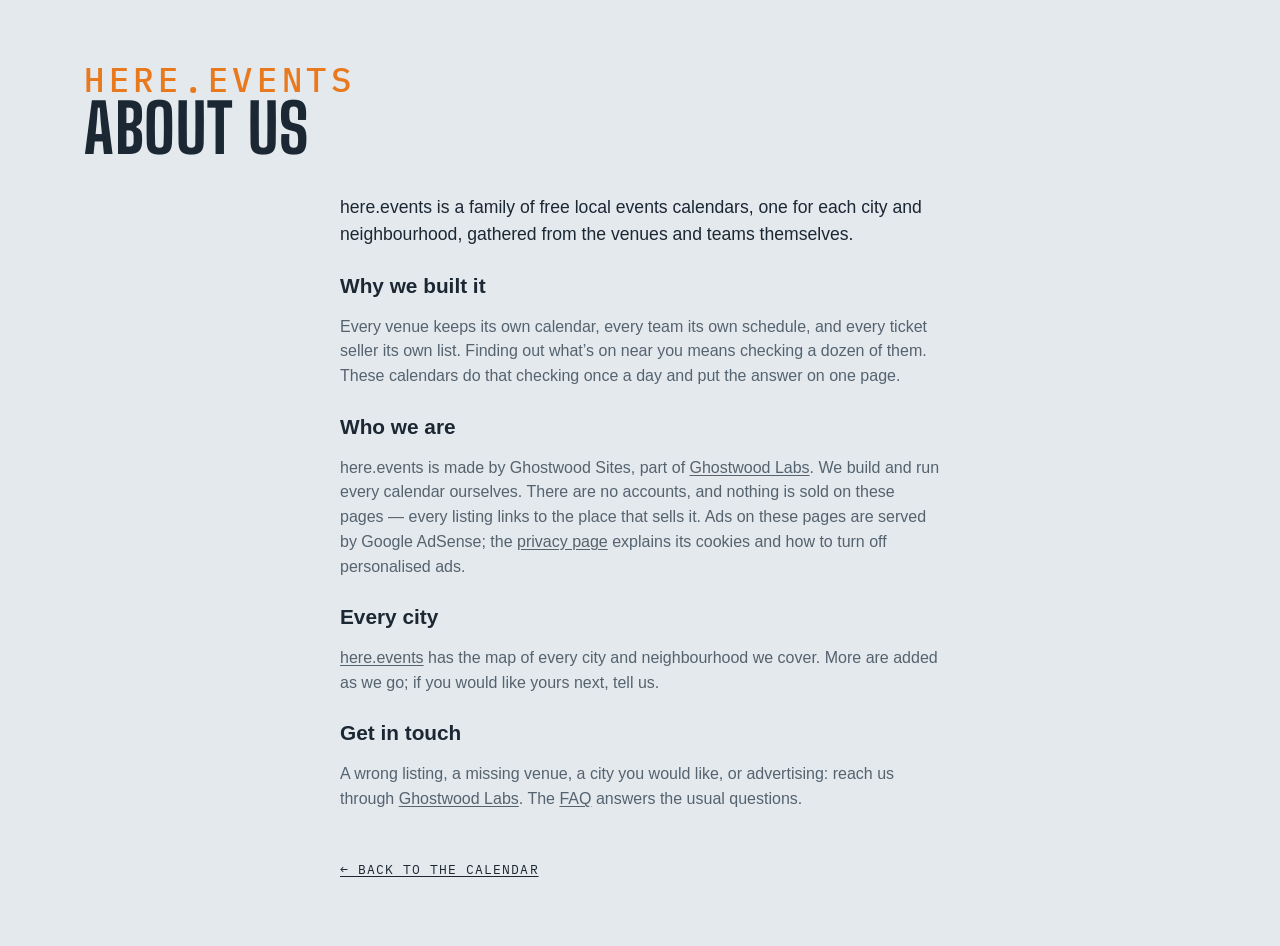
==== commit f3e462a5: "Footer: a Privacy link to here.events/privacy/; About and FAQ name AdSense instead of "no ads that f" ====
--- a/site/about.html
+++ b/site/about.html
@@ -57,7 +57,7 @@
   <p>Every venue keeps its own calendar, every team its own schedule, and every ticket seller its own list. Finding out what’s on near you means checking a dozen of them. These calendars do that checking once a day and put the answer on one page.</p>
 
   <h2>Who we are</h2>
-  <p>here.events is made by Ghostwood Sites, part of <a href="https://ghostwoodlabs.com/" rel="noopener">Ghostwood Labs</a>. We build and run every calendar ourselves. There are no accounts and no ads that follow you, and nothing is sold on these pages — every listing links to the place that sells it.</p>
+  <p>here.events is made by Ghostwood Sites, part of <a href="https://ghostwoodlabs.com/" rel="noopener">Ghostwood Labs</a>. We build and run every calendar ourselves. There are no accounts, and nothing is sold on these pages — every listing links to the place that sells it. Ads on these pages are served by Google AdSense; the <a href="https://here.events/privacy/">privacy page</a> explains its cookies and how to turn off personalised ads.</p>
 
   <h2>Every city</h2>
   <p><a href="https://here.events/">here.events</a> has the map of every city and neighbourhood we cover. More are added as we go; if you would like yours next, tell us.</p>
--- a/site/styles.css
+++ b/site/styles.css
@@ -412,6 +412,10 @@
 .fp-preset { font-size: .8rem; padding: .4em .85em; min-height: 2rem; }
 .fp-preset:hover { border-color: var(--ink-soft); }
 .fp-preset.is-on { background: var(--ink); color: var(--sky); border-color: var(--ink); }
+/* the panel's foot: Apply, pinned to the bottom edge while the panel scrolls (2026-11-05) */
+.fp-foot { position: sticky; bottom: -1rem; z-index: 1; display: flex; justify-content: flex-end; margin: 1.1rem -1.1rem -1rem; padding: .7rem 1.1rem; background: var(--mist); border-top: 1px solid var(--line); }
+.fp-foot .fp-apply { font-size: .9rem; font-weight: 600; padding: .45em 1.6em; min-height: 2.25rem; background: var(--ink); color: var(--sky); border-color: var(--ink); }
+.fp-foot .fp-apply:hover { background: color-mix(in srgb, var(--ink) 85%, var(--sky)); }
 .fp-group h3 {
   white-space: nowrap; /* never wraps (Steve, 2026-09-22) */
   font-family: var(--mono); font-size: .68rem; text-transform: uppercase;
@@ -876,6 +880,7 @@
 .pop-filter { display: flex; justify-content: center; gap: .5em; align-items: center; cursor: pointer; font-weight: 600; font-size: .88rem; margin: 0 0 .8rem; }
 .pop-filter input { accent-color: var(--ink); }
 .pop-filter[hidden] { display: none; } /* an author display beats the hidden attribute: say it outright (Teams mode has no filter to include) */
+.pop-filter-note { margin: -.45rem 0 .9rem; font-size: .68rem; } /* the filter row's footnote: the calendar keeps the filters it was added with (2026-11-05) */
 
 /* ---- share / embed: a <details> in the footer that opens UPWARD, its body
    floating over the list ---- */
@@ -985,6 +990,7 @@
 footer .foot-link { order: 1; } /* Advertise, Embed, Sources */
 footer #embed { order: 2; }
 footer #sources { order: 3; } /* a page link since 2026-10-29, still last on the row */
+footer #contact { order: 4; } /* the mailto, after Sources (2026-11-05) */
 /* the Advertise link: dressed as the Sources / Embed labels, after them */
 footer .foot-link { position: relative; top: -.5px; display: inline-flex; align-items: center; gap: .4rem; /* measured half a pixel under its neighbours' labels (Steve, 2026-09-15) */ font-family: var(--mono); font-size: .9rem; text-transform: uppercase; letter-spacing: .08em; color: var(--ink); text-decoration: none; padding: .2rem 0; white-space: nowrap; }
 footer .foot-link:hover { color: var(--ink-soft); }
@@ -1971,16 +1977,20 @@
 .lm-road { fill: none; stroke: var(--road); stroke-linecap: round; stroke-linejoin: round; stroke-width: calc(var(--u, 1) * .6); opacity: .45; }
 .lm-road-primary, .lm-road-trunk { stroke-width: calc(var(--u, 1) * .9); opacity: .6; }
 .lm-road-motorway { stroke-width: calc(var(--u, 1) * 1.5); opacity: .8; }
+.lm-boundary { fill: none; stroke: var(--lm-dot); stroke-width: calc(var(--u, 1) * 1.3); stroke-dasharray: calc(var(--u, 1) * 6) calc(var(--u, 1) * 3.5); stroke-linecap: round; stroke-linejoin: round; opacity: .7; pointer-events: none; } /* the city's or neighbourhood's own line (build-local-map.mjs `boundary`): dashed, the map dots' orange, over the roads and under the labels and pins */
 .lm-town { font-family: var(--mono); font-weight: 500; letter-spacing: .08em; text-transform: uppercase; fill: var(--ink-soft); paint-order: stroke; stroke: var(--mist); stroke-width: calc(var(--u, 1) * 3); stroke-linejoin: round; pointer-events: none; }
 .lm-town-dot { fill: var(--ink-soft); }
 .lm-water-name { font-family: var(--body); font-style: italic; letter-spacing: .04em; fill: color-mix(in srgb, var(--ink) 55%, #4da3f0); pointer-events: none; }
 .lm-peak { fill: none; stroke: var(--ink-soft); stroke-width: calc(var(--u, 1) * 1.2); stroke-linejoin: round; }
 .lm-peak-name { font-family: var(--mono); letter-spacing: .06em; fill: var(--ink-soft); opacity: .8; paint-order: stroke; stroke: var(--mist); stroke-width: calc(var(--u, 1) * 3); pointer-events: none; }
+:root { --lm-dot: #e8791d; } /* the map's dots: the Ghostwood orange, one shade per theme (Steve, 2026-10-30) */
+:root[data-theme="dark"] { --lm-dot: #f08a33; }
+@media (prefers-color-scheme: dark) { :root:not([data-theme="light"]) { --lm-dot: #f08a33; } }
 .lm-pin { cursor: pointer; outline: none; }
-.lm-pin circle { stroke: var(--mist); stroke-width: calc(var(--u, 1) * 1.6); transition: stroke-width .12s; }
-.lm-pin.is-empty circle { fill: var(--mist); stroke: var(--pin); stroke-dasharray: calc(var(--u, 1) * 2) calc(var(--u, 1) * 2); } /* nothing upcoming under the filters: a hollow ring in the room's colour */
+.lm-pin circle { fill: var(--pin); stroke: var(--mist); stroke-width: calc(var(--u, 1) * 1.6); transition: stroke-width .12s; }
+.lm-pin.is-empty circle { fill: var(--mist); stroke: var(--pin); stroke-dasharray: calc(var(--u, 1) * 2) calc(var(--u, 1) * 2); } /* nothing upcoming under the filters: a hollow ring */
 .lm-pin:hover circle, .lm-pin:focus-visible circle, .lm-pin.is-open circle { stroke: var(--ink); stroke-width: calc(var(--u, 1) * 2.4); }
-.lm-pin .lm-n { font-family: var(--mono); font-weight: 700; fill: var(--mist); text-anchor: middle; pointer-events: none; }
+.lm-pin .lm-n { font-family: var(--mono); font-weight: 700; fill: #141a20; text-anchor: middle; pointer-events: none; }
 .lm-pin.is-empty .lm-n { fill: var(--pin); }
 .lm-pin .lm-name { font-family: var(--body); font-weight: 600; fill: var(--ink); paint-order: stroke; stroke: var(--mist); stroke-width: calc(var(--u, 1) * 3.2); stroke-linejoin: round; pointer-events: none; }
 .lm-pin.is-empty .lm-name { fill: var(--ink-soft); font-weight: 500; }
@@ -1992,19 +2002,24 @@
 .lm-zoom button[data-z="me"] { margin-top: .3rem; } /* the crosshair: the visitor's own spot, a little apart from the zoom */
 .lm-zoom button.is-busy { opacity: .5; cursor: progress; }
 .lm-zoom button[aria-pressed="true"] { color: #2f7fd6; border-color: #2f7fd6; }
-.lm-city { cursor: pointer; }
-.lm-city-dot { fill: #1f8a4c; stroke: #fff; stroke-width: calc(var(--u, 1) * 1.5); }
-.lm-sign-board { fill: #0f7a45; stroke: #fff; stroke-width: calc(var(--u, 1) * 1); } /* one thin white line as the board's edge (Steve, 2026-10-26: 'the white border should actually be the border') */
-.lm-sign-hit { fill: #fff; opacity: 0; }
-.lm-city:hover .lm-sign-hit, .lm-city:focus-visible .lm-sign-hit { opacity: .14; }
-.lm-sign-name, .lm-sign-mi { font-family: var(--body); font-weight: 700; letter-spacing: .01em; fill: #fff; pointer-events: none; }
-.lm-sign-name { letter-spacing: .03em; }
+.lm-zoom button[data-z="cities"] { margin-top: .3rem; } /* Switch City (and Switch Neighbourhood under it): the other sites, a little apart from the zoom — in place of the green signposts (Steve, 2026-10-31) */
+.lm-zoom button[aria-expanded="true"] { color: var(--ink); border-color: var(--ink); }
+.lm-switch .lm-sw-list { list-style: none; margin: .1rem 0 .35rem; padding: 0; }
+.lm-switch .lm-sw-row { display: flex; align-items: baseline; gap: .55rem; padding: .45rem .1rem; border-top: 1px solid var(--line); color: var(--ink); text-decoration: none; font: 500 .9rem/1.25 var(--body); }
+.lm-switch li:first-child .lm-sw-row { border-top: 0; }
+.lm-switch a.lm-sw-row:hover .lm-sw-name, .lm-switch a.lm-sw-row:focus-visible .lm-sw-name { text-decoration: underline; text-underline-offset: .15em; }
+.lm-switch .lm-sw-name { flex: 1; min-width: 0; overflow: hidden; text-overflow: ellipsis; white-space: nowrap; }
+.lm-switch .lm-sw-tag { flex: none; font-family: var(--mono); font-size: .62rem; letter-spacing: .08em; text-transform: uppercase; color: var(--ink-soft); }
+.lm-switch .lm-sw-far { flex: none; font-family: var(--mono); font-size: .72rem; letter-spacing: .04em; color: var(--ink-soft); }
+.lm-switch .is-here .lm-sw-row { font-weight: 700; }
+.lm-switch .is-here .lm-sw-row::after { content: '✓'; flex: none; color: var(--ink-soft); }
+.lm-caption .lm-reset { font: inherit; letter-spacing: inherit; text-transform: inherit; color: var(--ink); background: none; border: 0; border-bottom: 1px solid currentColor; border-radius: 0; padding: 0; cursor: pointer; } /* the filters leave nothing on the map: one tap back to the default (Steve, 2026-10-31) */
+.lm-caption .lm-reset[hidden] { display: none; }
 .lm-me-dot { fill: #2f7fd6; stroke: var(--mist); stroke-width: calc(var(--u, 1) * 2); }
 .lm-me-acc { fill: #2f7fd6; fill-opacity: .14; stroke: #2f7fd6; stroke-opacity: .45; stroke-width: calc(var(--u, 1) * .8); animation: lm-pulse 2.4s ease-out infinite; transform-box: fill-box; transform-origin: center; }
 @keyframes lm-pulse { 0% { fill-opacity: .22; } 100% { fill-opacity: .08; } }
 .lm-pin.is-city circle { opacity: .78; } /* the rest of the city on a neighbourhood map: a shade quieter than the neighbourhood's own rooms */
 .lm-pin.is-city .lm-name { font-weight: 500; fill: var(--ink-soft); }
-.lm-pin .lm-stack { stroke: var(--mist); stroke-width: calc(var(--u, 1) * 1.6); } /* a group of venues (Steve, 2026-10-28): the next venues' discs peek out behind the first */
 .lm-pin.is-group .lm-name { font-weight: 700; }
 /* a group's card: one row a venue, folded like a reddit thread — [+] opens its next events under a thread line, [–] folds them */
 .lm-pop .lm-tree { margin: 0 0 .3rem; }
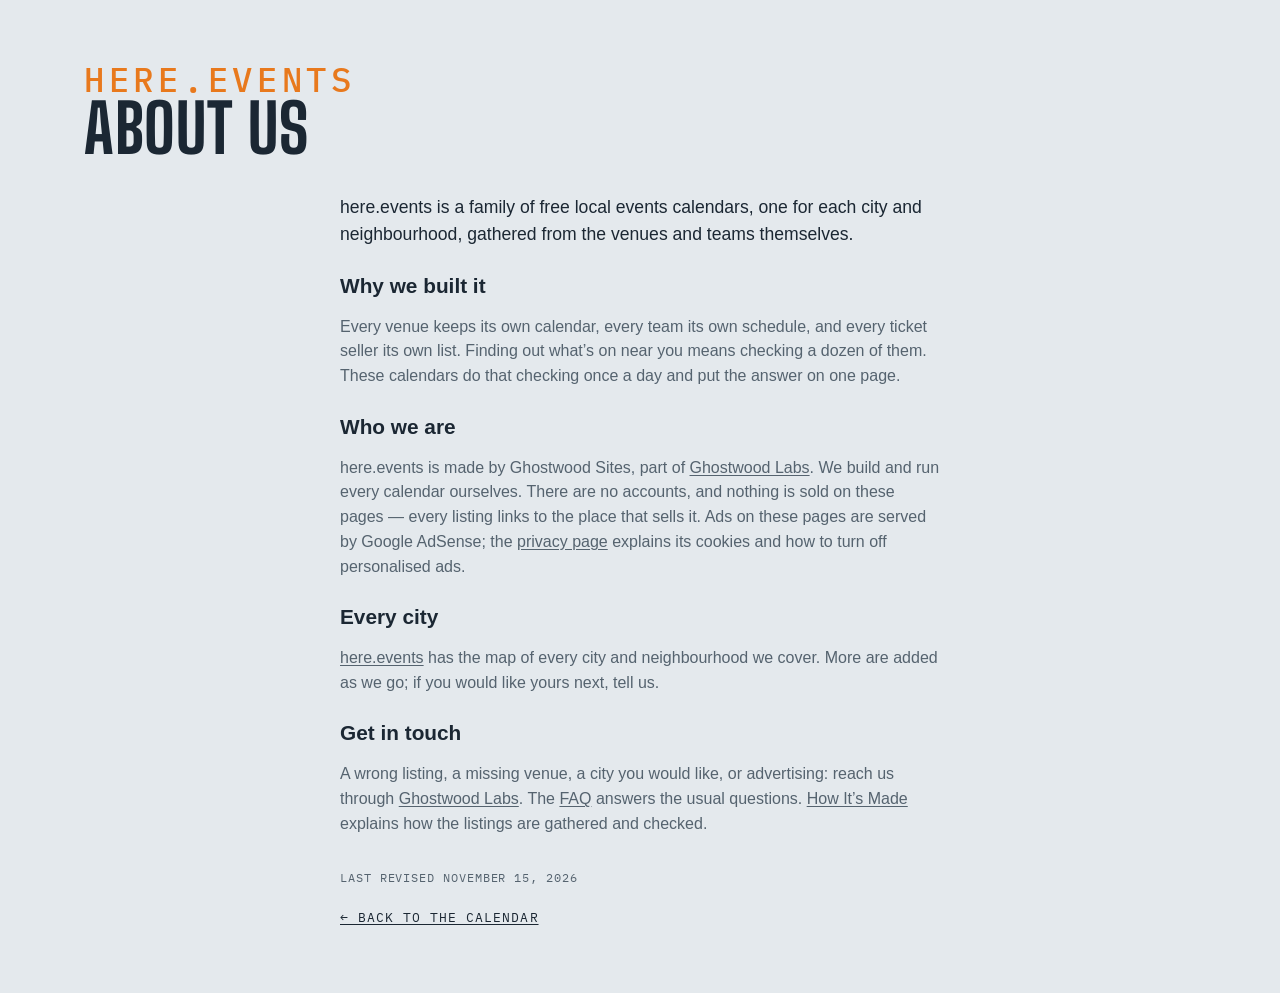
==== commit d0ad5add: "How It's Made page, Updated line, truthful sitemap dates A page on how the calendar is curated, link" ====
--- a/site/about.html
+++ b/site/about.html
@@ -63,8 +63,9 @@
   <p><a href="https://here.events/">here.events</a> has the map of every city and neighbourhood we cover. More are added as we go; if you would like yours next, tell us.</p>
 
   <h2>Get in touch</h2>
-  <p>A wrong listing, a missing venue, a city you would like, or advertising: reach us through <a href="https://ghostwoodlabs.com/" rel="noopener">Ghostwood Labs</a>. The <a href="faq.html">FAQ</a> answers the usual questions.</p>
+  <p>A wrong listing, a missing venue, a city you would like, or advertising: reach us through <a href="https://ghostwoodlabs.com/" rel="noopener">Ghostwood Labs</a>. The <a href="faq.html">FAQ</a> answers the usual questions. <a href="how.html">How It’s Made</a> explains how the listings are gathered and checked.</p>
 
+  <p class="ad-revised">Last revised <time datetime="2026-11-15">November 15, 2026</time></p>
   <a class="ad-back" href="./">← Back to the calendar</a>
 </main>
 </body>
--- a/site/styles.css
+++ b/site/styles.css
@@ -1005,6 +1005,11 @@
 .ad-page p, .ad-page li { color: var(--ink-soft); line-height: 1.55; }
 .ad-page ul { padding-left: 1.2rem; }
 .ad-page .ad-lead { font-size: 1.1rem; color: var(--ink); }
+.updated { margin: 1rem 0 -.6rem; font-family: var(--mono); font-size: .72rem; letter-spacing: .08em; text-transform: uppercase; color: var(--ink-soft); }
+.updated a { color: var(--ink); }
+body:has(#mapView:not([hidden])) .updated { display: none; }
+.ad-page .ad-revised { margin-top: 2rem; font-family: var(--mono); font-size: .72rem; letter-spacing: .08em; text-transform: uppercase; }
+.ad-page .ad-revised + .ad-back { margin-top: .6rem; }
 .ad-page .ad-back { display: inline-block; margin-top: 2rem; font-family: var(--mono); font-size: .8rem; text-transform: uppercase; letter-spacing: .08em; color: var(--ink); }
 footer .share summary { font-size: .9rem; white-space: nowrap; }
 .foot-inner.is-tight .share summary span, .foot-inner.is-tighter .gw-credit {
